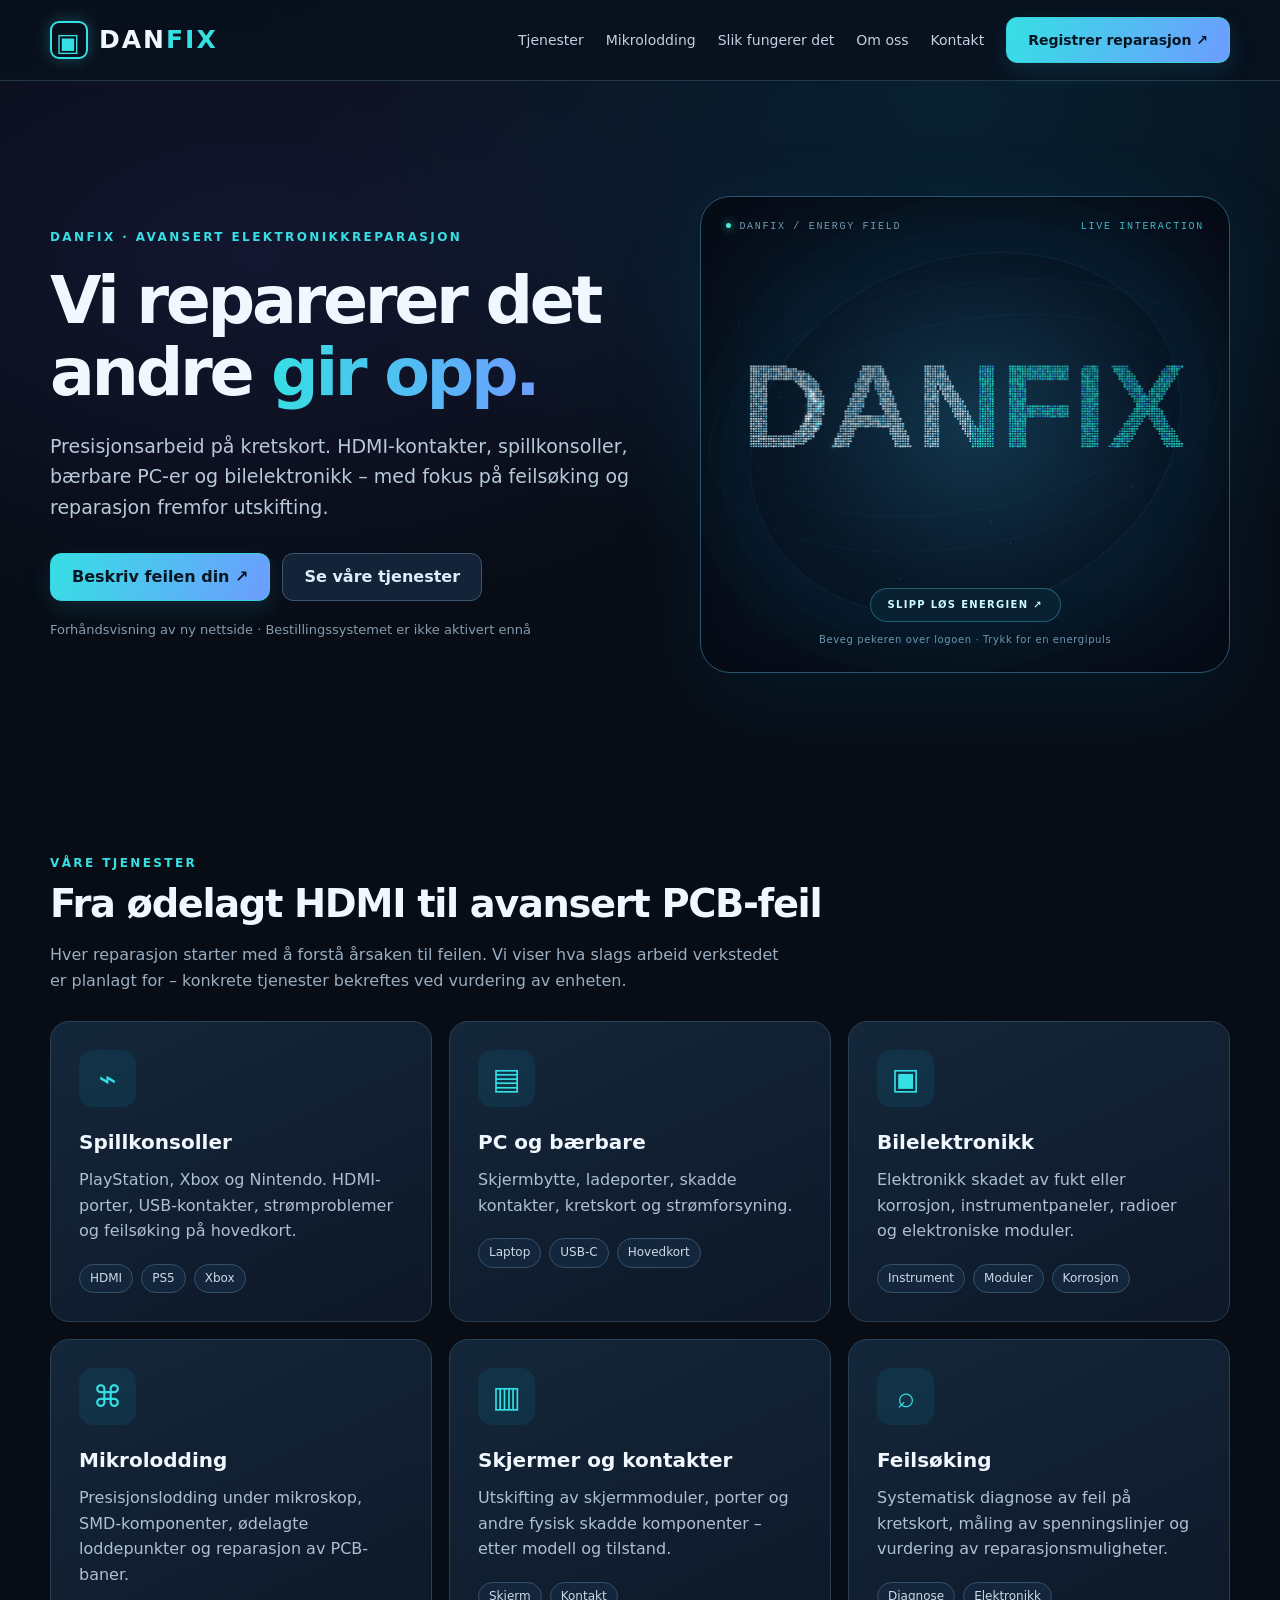
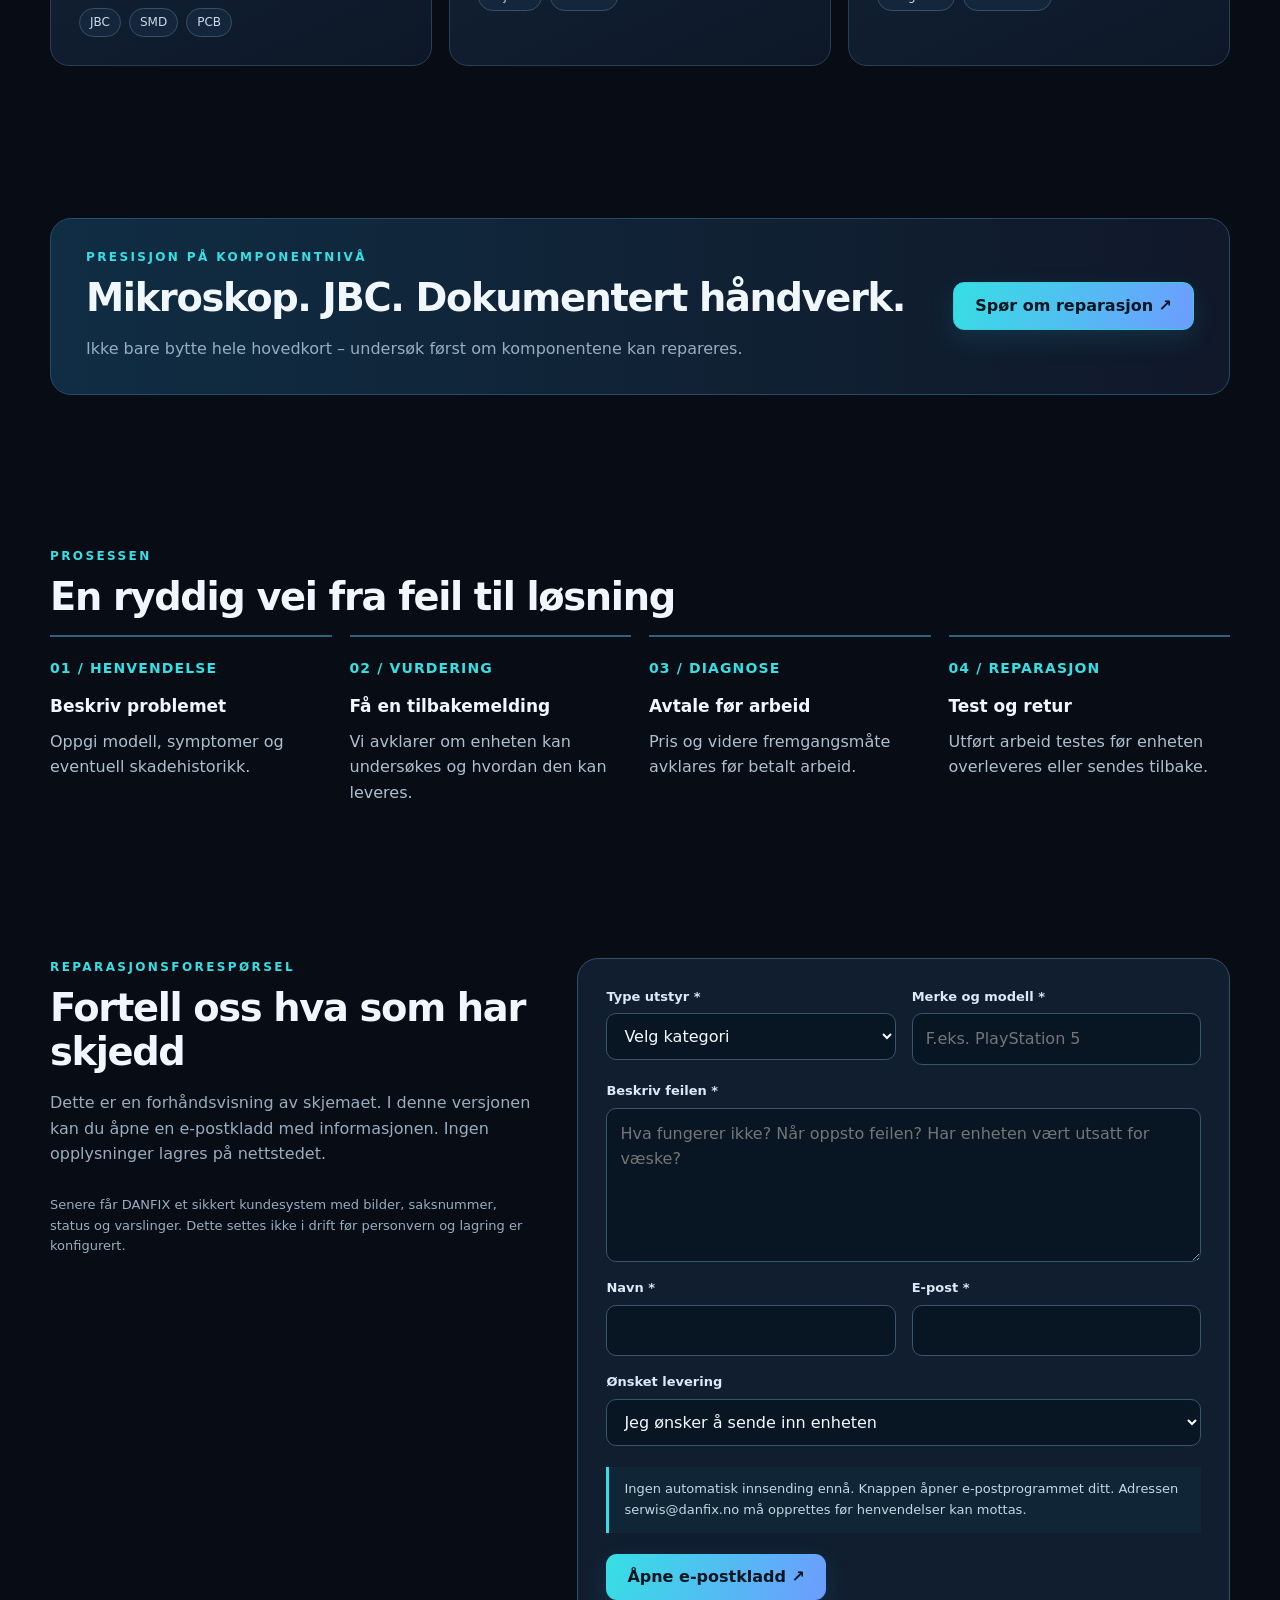
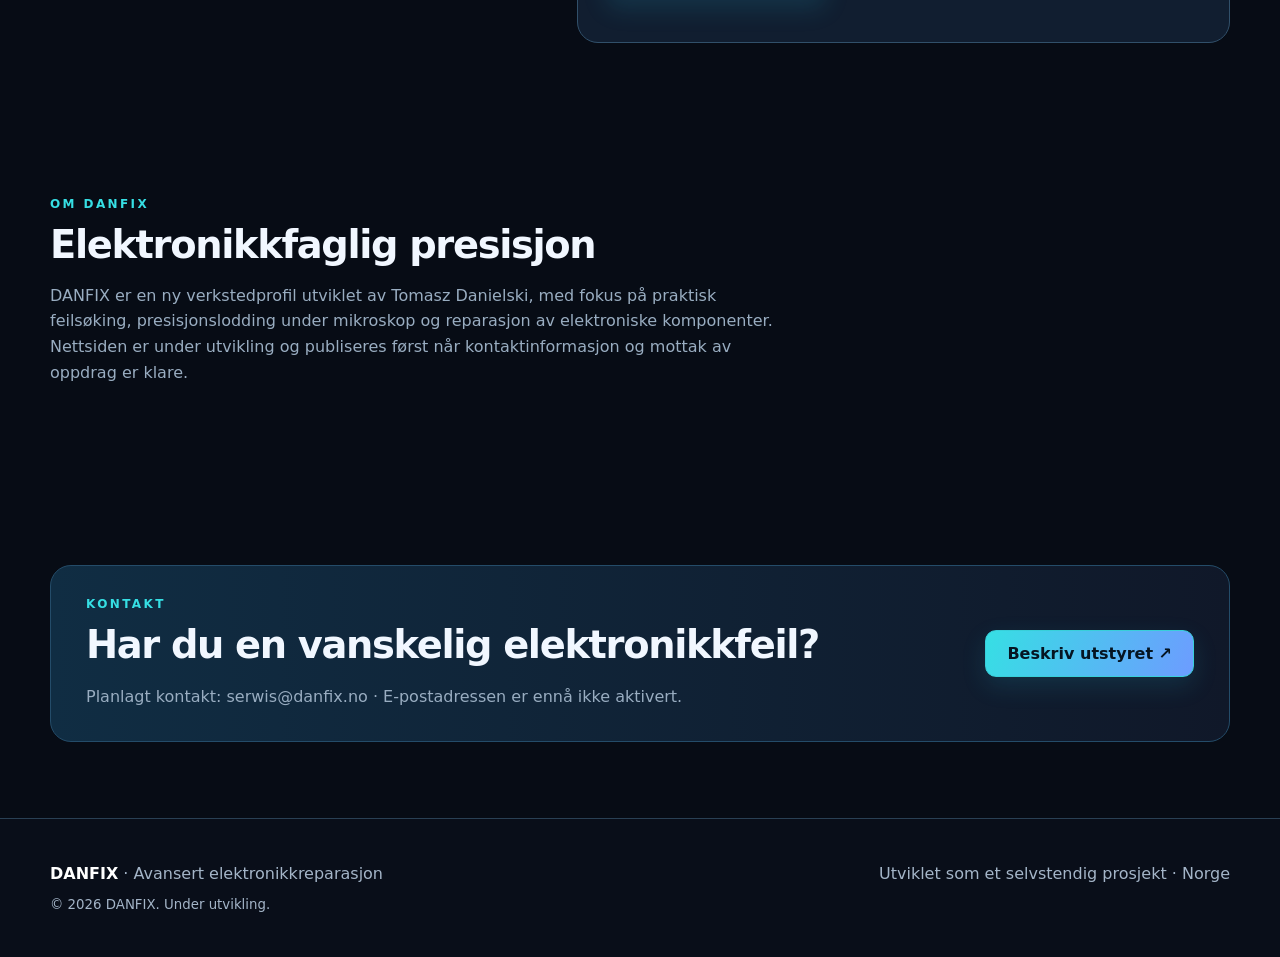
==== index.html @ f9ff5596 "Publish DANFIX energy particle experience" ====
<!doctype html>
<html lang="nb">
<head>
<meta charset="utf-8"><meta name="viewport" content="width=device-width, initial-scale=1">
<meta name="theme-color" content="#080f1c">
<meta name="description" content="DANFIX – avansert elektronikkreparasjon. Reparasjon av PlayStation, Xbox, bærbare PC-er, HDMI-kontakter, kretskort og bilelektronikk.">
<title>DANFIX | Avansert elektronikkreparasjon</title>
<link rel="icon" href="favicon.svg" type="image/svg+xml">
<style>
:root{--bg:#070c15;--panel:#101b2b;--panel2:#152337;--ink:#f1f7ff;--muted:#99adc1;--cyan:#36dfe4;--blue:#368dff;--red:#ff5664;--line:#294054;--radius:19px}
*{box-sizing:border-box}html{scroll-behavior:smooth}body{margin:0;background:var(--bg);color:var(--ink);font:16px/1.6 system-ui,-apple-system,"Segoe UI",sans-serif}a{color:inherit;text-decoration:none}button,input,select,textarea{font:inherit}button{cursor:pointer}.wrap{width:min(1180px,calc(100% - 40px));margin:auto}
body:before{content:"";position:absolute;inset:0 0 auto;height:850px;pointer-events:none;background:radial-gradient(ellipse at 74% 11%,#0a4a6955,transparent 48%),radial-gradient(ellipse at 20% 30%,#2c2b6355,transparent 45%)}
header{position:sticky;top:0;z-index:10;background:#08111ddf;backdrop-filter:blur(18px);border-bottom:1px solid #243849}.head{display:flex;align-items:center;justify-content:space-between;min-height:80px;gap:24px}.brand{display:flex;align-items:center;gap:11px;font-weight:900;letter-spacing:.08em;font-size:25px}.brand .chip{width:38px;height:38px;display:grid;place-items:center;border:2px solid var(--cyan);border-radius:9px;box-shadow:0 0 16px #34dae54d;color:var(--cyan)}.brand em{font-style:normal;color:var(--cyan)}nav{display:flex;align-items:center;gap:22px}nav a{font-size:14px;color:#c2d1e4}nav a:hover,nav a:focus-visible{color:var(--cyan)}.menu{display:none;background:none;border:1px solid var(--line);color:white;padding:8px 12px;border-radius:9px}
.btn{display:inline-flex;justify-content:center;align-items:center;gap:8px;min-height:46px;padding:10px 21px;border-radius:11px;border:1px solid #38cfd9;color:#051522;font-weight:750;background:linear-gradient(110deg,var(--cyan),#6d9cff);box-shadow:0 9px 24px #24aacc28}.btn:hover{filter:brightness(1.09)}.btn.alt{background:#142338;color:#dceeff;box-shadow:none;border-color:#385772}
.hero{position:relative;padding:115px 0 105px;overflow:hidden}.hero-grid{display:grid;grid-template-columns:1.05fr .95fr;gap:65px;align-items:center}.eyebrow{text-transform:uppercase;letter-spacing:.2em;font-size:12px;font-weight:800;color:var(--cyan)}h1{font-size:clamp(43px,5.2vw,78px);line-height:1.07;letter-spacing:-.05em;margin:18px 0 23px}h1 span{background:linear-gradient(90deg,var(--cyan),#6b9eff);-webkit-background-clip:text;background-clip:text;color:transparent}h2{font-size:clamp(28px,3vw,43px);line-height:1.15;letter-spacing:-.035em;margin:9px 0 16px}h3{margin:0 0 9px;font-size:20px}.lead{font-size:19px;color:#b7c9da;max-width:580px}.actions{display:flex;flex-wrap:wrap;gap:12px;margin-top:31px}.microtext{color:#859db0;font-size:13px;margin-top:19px}.hero-art{position:relative;aspect-ratio:1/.9;border-radius:30px;border:1px solid #235573;background:radial-gradient(circle at center,#1a506c 0,#0b2135 47%,#091321 75%);display:grid;place-items:center;box-shadow:0 30px 100px #00bcff1b,inset 0 0 50px #51bff20c;overflow:hidden}.hero-art:before{content:"";position:absolute;inset:9%;border:1px solid #35bfe04d;border-radius:50%;box-shadow:0 0 42px #22c4f52c}.hero-art:after{content:"";position:absolute;width:150%;height:1px;background:linear-gradient(90deg,transparent,#20c5da77,transparent);transform:rotate(-34deg)}.board{position:relative;z-index:1;width:185px;height:185px;border:12px solid #1d3448;border-radius:27px;background:linear-gradient(135deg,#092435,#163451);display:grid;place-items:center;transform:rotate(-10deg);box-shadow:0 0 0 3px #57d8ed,0 0 40px #05b4e8a3,20px 27px 35px #0009}.board:before,.board:after{content:"";position:absolute;background:repeating-linear-gradient(90deg,var(--cyan) 0 7px,transparent 7px 19px);height:14px;left:10px;right:10px}.board:before{top:-30px}.board:after{bottom:-30px}.board b{font-size:61px;color:#bcecf5;text-shadow:0 0 20px #2febf5}.flare{position:absolute;right:10%;top:16%;height:150px;width:150px;background:radial-gradient(circle,#ff505655,transparent 65%)}
section{position:relative;padding:76px 0}.section-lead{color:var(--muted);max-width:730px;margin:0 0 28px}.cards{display:grid;grid-template-columns:repeat(3,1fr);gap:17px}.card{border:1px solid var(--line);background:linear-gradient(155deg,#14273a,#0d1727);border-radius:var(--radius);padding:28px;min-height:230px;transition:transform .2s,border-color .2s}.card:hover{transform:translateY(-3px);border-color:var(--cyan)}.symbol{font-size:30px;display:inline-grid;place-items:center;width:57px;height:57px;border-radius:14px;background:#103f5588;color:var(--cyan);margin-bottom:19px}.card p,.step p{color:#aebfd1;margin:0}.tags{display:flex;gap:8px;flex-wrap:wrap;margin-top:20px}.tag{border:1px solid #34516a;background:#14263b;color:#cbd9e8;padding:4px 10px;border-radius:99px;font-size:12px}.strip{border:1px solid #244c69;border-radius:21px;background:linear-gradient(90deg,#102d43,#101829);padding:29px 35px;display:flex;align-items:center;justify-content:space-between;gap:22px}.strip p{margin:3px 0;color:var(--muted)}.steps{display:grid;grid-template-columns:repeat(4,1fr);gap:18px}.step{position:relative;border-top:2px solid #31627c;padding-top:18px}.step strong{font-size:14px;color:var(--cyan);letter-spacing:.08em}.step h3{font-size:17px;margin-top:12px}
.form-layout{display:grid;grid-template-columns:.85fr 1.15fr;gap:45px}.field{display:flex;flex-direction:column;gap:6px}.field label{font-size:13px;color:#dce9f6;font-weight:680}.field input,.field select,.field textarea{width:100%;color:#f3f9ff;background:#081523;border:1px solid #39546d;border-radius:10px;padding:12px 13px;outline:0}.field input:focus,.field select:focus,.field textarea:focus{border-color:var(--cyan);box-shadow:0 0 0 3px #24cce124}.formbox{border:1px solid #31506a;background:#111e30;padding:28px;border-radius:21px}.fields{display:grid;grid-template-columns:1fr 1fr;gap:16px}.full{grid-column:1/-1}.notice{border-left:3px solid var(--cyan);padding:12px 15px;background:#0d354052;color:#c3d8e6;font-size:13px;margin:21px 0}.help{font-size:13px;color:var(--muted)}.formbox .btn{border:0}.status{margin-top:13px;font-size:14px}
footer{border-top:1px solid var(--line);padding:42px 0;background:#090e19;color:#a4b5c8}footer .foot{display:flex;justify-content:space-between;gap:30px;flex-wrap:wrap}footer strong{color:#fff}footer small{display:block;margin-top:7px}
@media(max-width:900px){.hero-grid,.form-layout{grid-template-columns:1fr}.hero{padding-top:75px}.hero-art{max-height:380px}.cards{grid-template-columns:repeat(2,1fr)}nav{display:none;position:absolute;top:79px;left:0;right:0;flex-direction:column;align-items:stretch;padding:20px;background:#0c1827;border-bottom:1px solid #3b556b}nav.open{display:flex}.menu{display:block}.steps{grid-template-columns:repeat(2,1fr)}}@media(max-width:580px){.wrap{width:min(100% - 30px,1180px)}.hero{padding:57px 0}.hero-art{aspect-ratio:1.3}.board{width:130px;height:130px}.board b{font-size:39px}.cards,.steps,.fields{grid-template-columns:1fr}.strip{display:block}.strip .btn{margin-top:16px}.card{min-height:unset}.full{grid-column:auto}section{padding:57px 0}}

</style>
<link rel="stylesheet" href="particles.css?v=2">
</head>
<body>
<header><div class="wrap head"><a class="brand" href="#hjem" aria-label="DANFIX forside"><span class="chip">▣</span><span>DAN<em>FIX</em></span></a><button class="menu" aria-label="Åpne meny" aria-expanded="false" id="menu">☰ Meny</button><nav id="nav" aria-label="Hovedmeny"><a href="#tjenester">Tjenester</a><a href="#mikrolodding">Mikrolodding</a><a href="#slik-fungerer-det">Slik fungerer det</a><a href="#om-oss">Om oss</a><a href="#kontakt">Kontakt</a><a class="btn" href="#reparasjon">Registrer reparasjon ↗</a></nav></div></header>
<main>
<section class="hero" id="hjem"><div class="wrap hero-grid"><div><div class="eyebrow">DANFIX · Avansert elektronikkreparasjon</div><h1>Vi reparerer det andre <span>gir opp.</span></h1><p class="lead">Presisjonsarbeid på kretskort. HDMI-kontakter, spillkonsoller, bærbare PC-er og bilelektronikk – med fokus på feilsøking og reparasjon fremfor utskifting.</p><div class="actions"><a href="#reparasjon" class="btn">Beskriv feilen din ↗</a><a href="#tjenester" class="btn alt">Se våre tjenester</a></div><div class="microtext">Forhåndsvisning av ny nettside · Bestillingssystemet er ikke aktivert ennå</div></div><div class="hero-art" role="group" aria-label="Interaktiv DANFIX-logo"><div class="energy-label" aria-hidden="true"><span>DANFIX / ENERGY FIELD</span><span>LIVE INTERACTION</span></div><canvas id="danfixParticles" role="img" aria-label="DANFIX laget av lysende partikler">DANFIX</canvas><div class="particle-caption"><button class="energy-trigger" id="energyTrigger" type="button" aria-label="Spill av partikkel-effekten">Slipp løs energien ↗</button><small>Beveg pekeren over logoen · Trykk for en energipuls</small></div></div></div></section>
<section id="tjenester"><div class="wrap"><div class="eyebrow">Våre tjenester</div><h2>Fra ødelagt HDMI til avansert PCB-feil</h2><p class="section-lead">Hver reparasjon starter med å forstå årsaken til feilen. Vi viser hva slags arbeid verkstedet er planlagt for – konkrete tjenester bekreftes ved vurdering av enheten.</p><div class="cards">
<article class="card"><span class="symbol">⌁</span><h3>Spillkonsoller</h3><p>PlayStation, Xbox og Nintendo. HDMI-porter, USB-kontakter, strømproblemer og feilsøking på hovedkort.</p><div class="tags"><span class="tag">HDMI</span><span class="tag">PS5</span><span class="tag">Xbox</span></div></article>
<article class="card"><span class="symbol">▤</span><h3>PC og bærbare</h3><p>Skjermbytte, ladeporter, skadde kontakter, kretskort og strømforsyning.</p><div class="tags"><span class="tag">Laptop</span><span class="tag">USB-C</span><span class="tag">Hovedkort</span></div></article>
<article class="card"><span class="symbol">▣</span><h3>Bilelektronikk</h3><p>Elektronikk skadet av fukt eller korrosjon, instrumentpaneler, radioer og elektroniske moduler.</p><div class="tags"><span class="tag">Instrument</span><span class="tag">Moduler</span><span class="tag">Korrosjon</span></div></article>
<article class="card"><span class="symbol">⌘</span><h3>Mikrolodding</h3><p>Presisjonslodding under mikroskop, SMD-komponenter, ødelagte loddepunkter og reparasjon av PCB-baner.</p><div class="tags"><span class="tag">JBC</span><span class="tag">SMD</span><span class="tag">PCB</span></div></article>
<article class="card"><span class="symbol">▥</span><h3>Skjermer og kontakter</h3><p>Utskifting av skjermmoduler, porter og andre fysisk skadde komponenter – etter modell og tilstand.</p><div class="tags"><span class="tag">Skjerm</span><span class="tag">Kontakt</span></div></article>
<article class="card"><span class="symbol">⌕</span><h3>Feilsøking</h3><p>Systematisk diagnose av feil på kretskort, måling av spenningslinjer og vurdering av reparasjonsmuligheter.</p><div class="tags"><span class="tag">Diagnose</span><span class="tag">Elektronikk</span></div></article>
</div></div></section>
<section id="mikrolodding"><div class="wrap strip"><div><div class="eyebrow">Presisjon på komponentnivå</div><h2>Mikroskop. JBC. Dokumentert håndverk.</h2><p>Ikke bare bytte hele hovedkort – undersøk først om komponentene kan repareres.</p></div><a href="#reparasjon" class="btn">Spør om reparasjon ↗</a></div></section>
<section id="slik-fungerer-det"><div class="wrap"><div class="eyebrow">Prosessen</div><h2>En ryddig vei fra feil til løsning</h2><div class="steps"><div class="step"><strong>01 / HENVENDELSE</strong><h3>Beskriv problemet</h3><p>Oppgi modell, symptomer og eventuell skadehistorikk.</p></div><div class="step"><strong>02 / VURDERING</strong><h3>Få en tilbakemelding</h3><p>Vi avklarer om enheten kan undersøkes og hvordan den kan leveres.</p></div><div class="step"><strong>03 / DIAGNOSE</strong><h3>Avtale før arbeid</h3><p>Pris og videre fremgangsmåte avklares før betalt arbeid.</p></div><div class="step"><strong>04 / REPARASJON</strong><h3>Test og retur</h3><p>Utført arbeid testes før enheten overleveres eller sendes tilbake.</p></div></div></div></section>
<section id="reparasjon"><div class="wrap form-layout"><div><div class="eyebrow">Reparasjonsforespørsel</div><h2>Fortell oss hva som har skjedd</h2><p class="section-lead">Dette er en forhåndsvisning av skjemaet. I denne versjonen kan du åpne en e-postkladd med informasjonen. Ingen opplysninger lagres på nettstedet.</p><p class="help">Senere får DANFIX et sikkert kundesystem med bilder, saksnummer, status og varslinger. Dette settes ikke i drift før personvern og lagring er konfigurert.</p></div><div class="formbox"><form id="repairForm"><div class="fields">
<div class="field"><label for="type">Type utstyr *</label><select id="type" required><option value="">Velg kategori</option><option>Spillkonsoll</option><option>PC / bærbar</option><option>Bilelektronikk</option><option>Skjerm / kontakt</option><option>Annen elektronikk</option></select></div>
<div class="field"><label for="model">Merke og modell *</label><input id="model" maxlength="120" required placeholder="F.eks. PlayStation 5"></div>
<div class="field full"><label for="issue">Beskriv feilen *</label><textarea id="issue" rows="5" minlength="10" maxlength="2500" required placeholder="Hva fungerer ikke? Når oppsto feilen? Har enheten vært utsatt for væske?"></textarea></div>
<div class="field"><label for="name">Navn *</label><input id="name" required autocomplete="name" maxlength="100"></div>
<div class="field"><label for="email">E-post *</label><input id="email" type="email" required autocomplete="email" maxlength="150"></div>
<div class="field full"><label for="delivery">Ønsket levering</label><select id="delivery"><option>Jeg ønsker å sende inn enheten</option><option>Jeg ønsker å levere personlig</option><option>Jeg ønsker veiledning først</option></select></div>
</div><div class="notice">Ingen automatisk innsending ennå. Knappen åpner e-postprogrammet ditt. Adressen serwis@danfix.no må opprettes før henvendelser kan mottas.</div><button class="btn" type="submit">Åpne e-postkladd ↗</button><p class="status" id="status" role="status" aria-live="polite"></p></form></div></div></section>
<section id="om-oss"><div class="wrap"><div class="eyebrow">Om DANFIX</div><h2>Elektronikkfaglig presisjon</h2><p class="section-lead">DANFIX er en ny verkstedprofil utviklet av Tomasz Danielski, med fokus på praktisk feilsøking, presisjonslodding under mikroskop og reparasjon av elektroniske komponenter. Nettsiden er under utvikling og publiseres først når kontaktinformasjon og mottak av oppdrag er klare.</p></div></section>
<section id="kontakt"><div class="wrap strip"><div><div class="eyebrow">Kontakt</div><h2>Har du en vanskelig elektronikkfeil?</h2><p>Planlagt kontakt: serwis@danfix.no · E-postadressen er ennå ikke aktivert.</p></div><a href="#reparasjon" class="btn">Beskriv utstyret ↗</a></div></section>
</main><footer><div class="wrap foot"><div><strong>DANFIX</strong> · Avansert elektronikkreparasjon<small>© <span id="year"></span> DANFIX. Under utvikling.</small></div><div>Utviklet som et selvstendig prosjekt · Norge</div></div></footer>
<script>
document.getElementById("year").textContent=new Date().getFullYear();
const menu=document.getElementById("menu"),nav=document.getElementById("nav");menu.addEventListener("click",()=>{const open=nav.classList.toggle("open");menu.setAttribute("aria-expanded",open)});nav.querySelectorAll("a").forEach(a=>a.addEventListener("click",()=>{nav.classList.remove("open");menu.setAttribute("aria-expanded","false")}));
document.getElementById("repairForm").addEventListener("submit",function(e){e.preventDefault();if(!this.reportValidity())return;const v=id=>document.getElementById(id).value.trim();const subject="DANFIX forespørsel – "+v("type")+" – "+v("model");const body=["Reparasjonsforespørsel DANFIX","","Navn: "+v("name"),"E-post: "+v("email"),"Kategori: "+v("type"),"Modell: "+v("model"),"Levering: "+v("delivery"),"","Beskrivelse:",""+v("issue"),"","Merk: DANFIX e-postadresse er ikke aktivert ennå."].join("\n");document.getElementById("status").textContent="E-postprogrammet åpnes. Ikke send før DANFIX har bekreftet at adressen er aktiv.";window.location.href="mailto:serwis@danfix.no?subject="+encodeURIComponent(subject)+"&body="+encodeURIComponent(body)});
</script>
<script src="particles.js?v=2" defer></script>
</body></html>
---- particles.css ----
/* DANFIX energy field */
.hero-art{min-width:0;width:100%;isolation:isolate;cursor:crosshair;touch-action:pan-y;background:radial-gradient(ellipse at 52% 48%,#12364d 0%,#081828 48%,#060e1b 85%);border-color:#28566e;box-shadow:0 28px 100px #00bcff14,inset 0 0 80px #0005}
.hero-art:before{inset:13% 8%;border:1px solid #2b91ad22;box-shadow:0 0 0 30px #0b709308,0 0 0 60px #0b709306;transform:rotate(-22deg)}
.hero-art:after{width:100%;height:100%;inset:0;transform:none;background:linear-gradient(#6bdfff04 1px,transparent 1px),linear-gradient(90deg,#6bdfff04 1px,transparent 1px);background-size:32px 32px;mask-image:radial-gradient(ellipse,#000,transparent 75%);pointer-events:none}
.hero-art .board,.hero-art .flare{display:none}
.hero-art canvas{position:absolute;inset:0;width:100%;height:100%;z-index:2;pointer-events:none}
.energy-label{position:absolute;z-index:3;top:23px;left:25px;right:25px;display:flex;justify-content:space-between;gap:8px;font:10px/1.4 ui-monospace,monospace;letter-spacing:.17em;color:#7299ae;pointer-events:none}
.energy-label span:first-child:before{content:"";display:inline-block;width:5px;height:5px;border-radius:50%;background:#50e6d5;margin:0 8px 1px 0;box-shadow:0 0 9px #50e6d5}
.energy-label span:last-child{color:#3eb9c4}
.particle-caption{position:absolute;z-index:3;bottom:24px;left:18px;right:18px;display:flex;flex-direction:column;align-items:center;gap:10px;pointer-events:none}
.energy-trigger{pointer-events:auto;border:1px solid #4ed9ec55;border-radius:99px;background:#0b2333d9;color:#cbfaff;padding:9px 17px;font:600 10px/1.4 system-ui,sans-serif;letter-spacing:.13em;text-transform:uppercase;box-shadow:inset 0 0 18px #2acbe508;transition:background .2s,border-color .2s}
.energy-trigger:hover{background:#133f50;border-color:#63efff}
.energy-trigger:focus-visible{outline:2px solid #9bf7ff;outline-offset:5px}
.particle-caption small{color:#6b98ad;font-size:10px;letter-spacing:.06em}
@media(max-width:580px){.hero-art{min-height:290px;aspect-ratio:auto;height:300px}.energy-label{top:17px;left:18px;right:18px;font-size:9px}.particle-caption{bottom:17px}.energy-trigger{padding:8px 15px}}
@media(prefers-reduced-motion:reduce){.energy-trigger{display:none}.particle-caption small{display:none}}
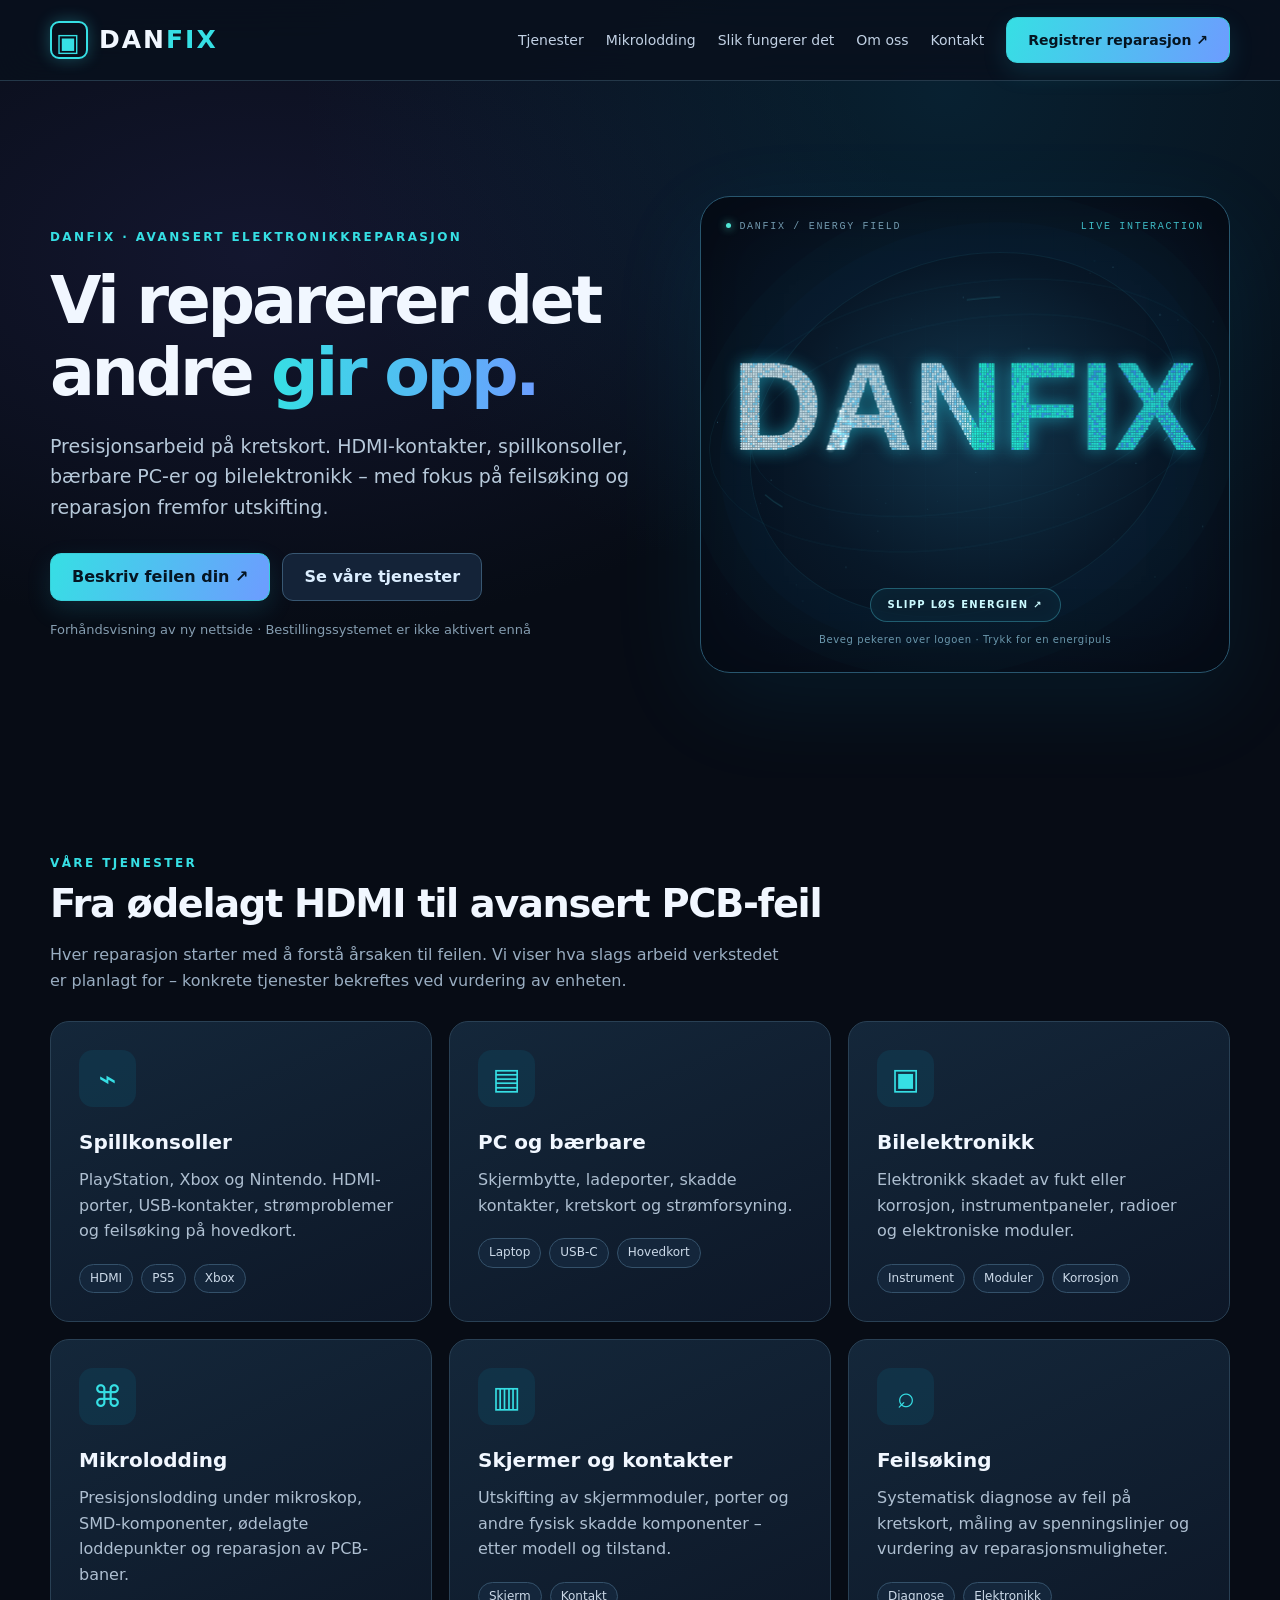
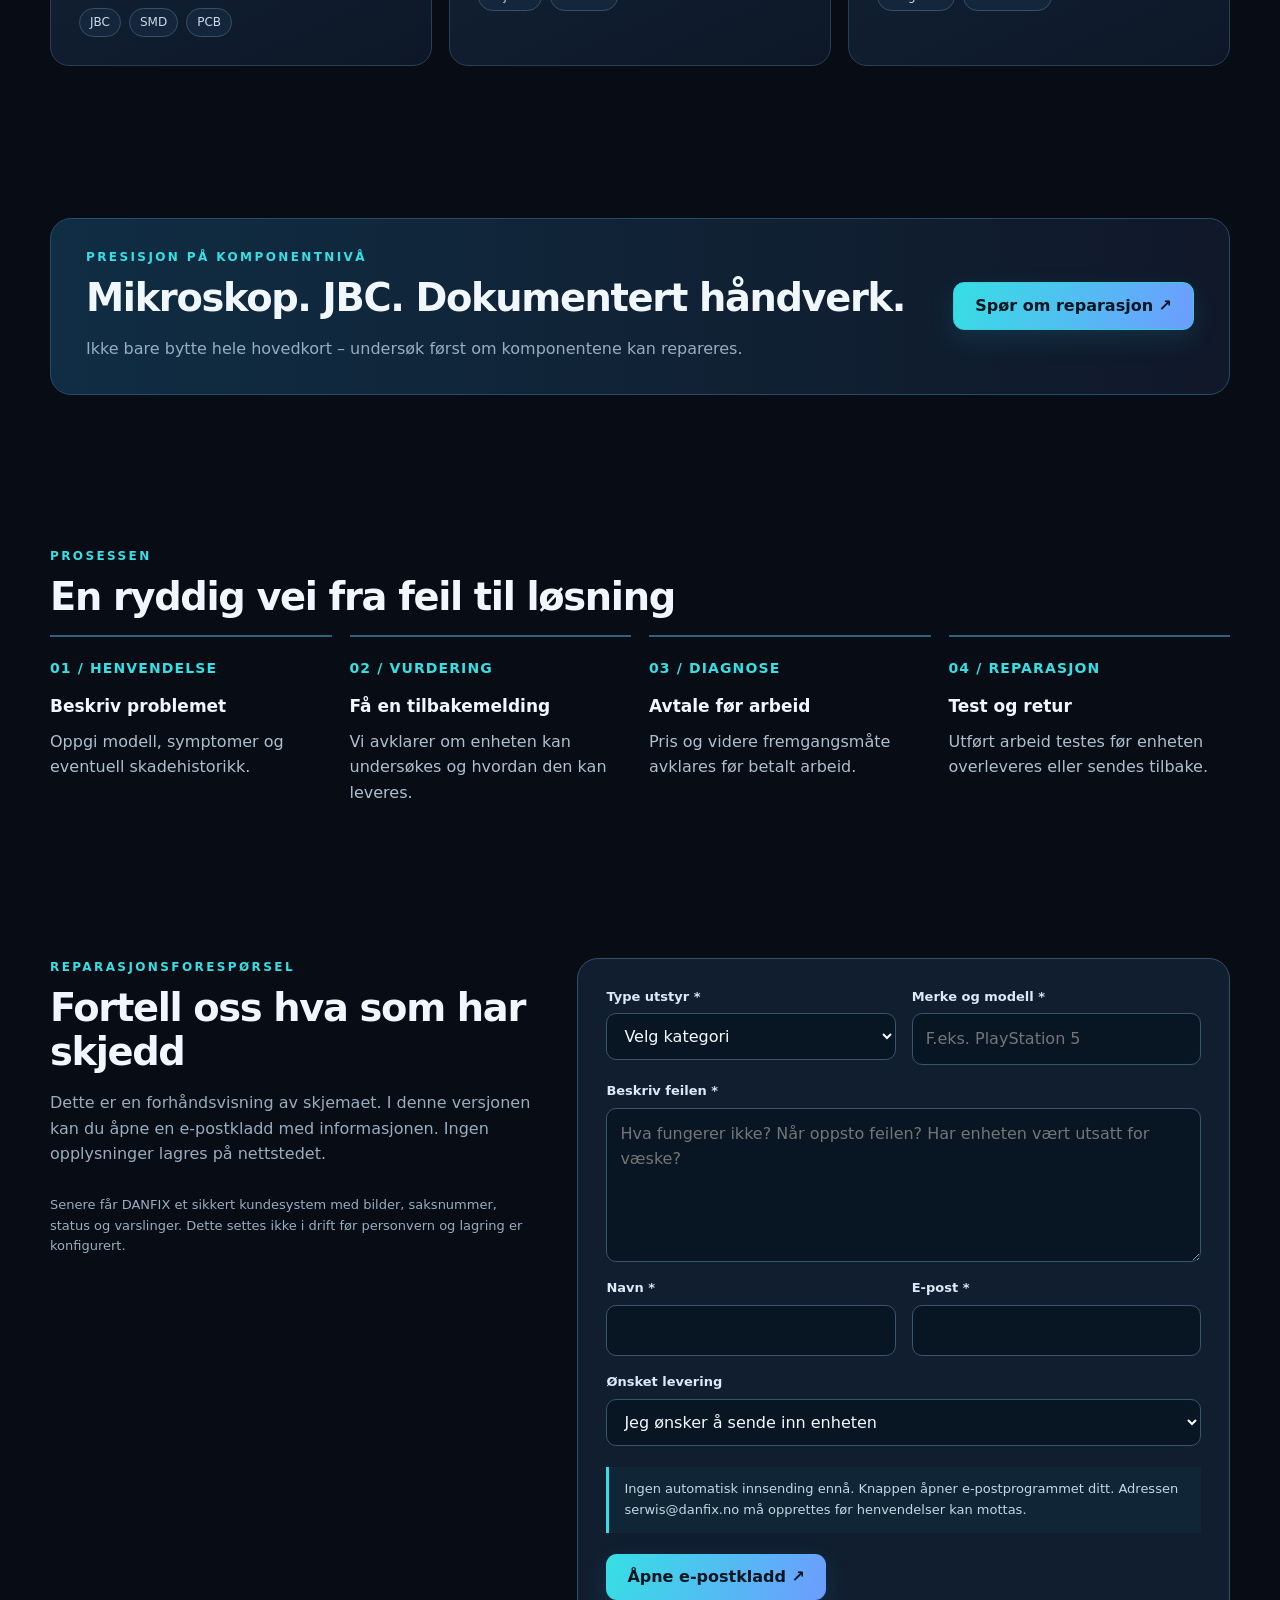
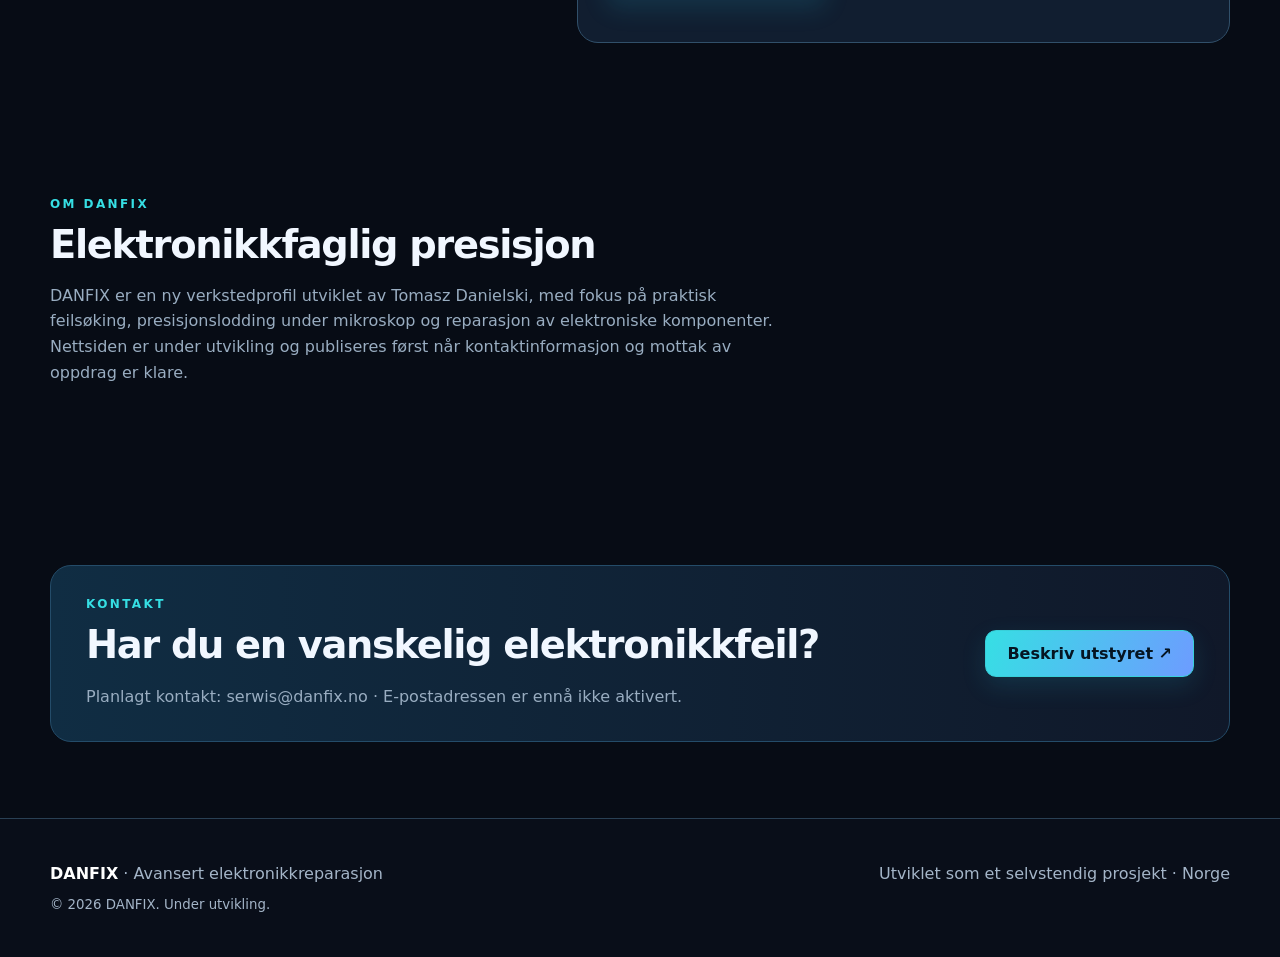
==== commit 2399caae: "Publish second DANFIX particle effect iteration" ====
--- a/index.html
+++ b/index.html
@@ -19,7 +19,7 @@
 @media(max-width:900px){.hero-grid,.form-layout{grid-template-columns:1fr}.hero{padding-top:75px}.hero-art{max-height:380px}.cards{grid-template-columns:repeat(2,1fr)}nav{display:none;position:absolute;top:79px;left:0;right:0;flex-direction:column;align-items:stretch;padding:20px;background:#0c1827;border-bottom:1px solid #3b556b}nav.open{display:flex}.menu{display:block}.steps{grid-template-columns:repeat(2,1fr)}}@media(max-width:580px){.wrap{width:min(100% - 30px,1180px)}.hero{padding:57px 0}.hero-art{aspect-ratio:1.3}.board{width:130px;height:130px}.board b{font-size:39px}.cards,.steps,.fields{grid-template-columns:1fr}.strip{display:block}.strip .btn{margin-top:16px}.card{min-height:unset}.full{grid-column:auto}section{padding:57px 0}}
 
 </style>
-<link rel="stylesheet" href="particles.css?v=2">
+<link rel="stylesheet" href="particles.css?v=3">
 </head>
 <body>
 <header><div class="wrap head"><a class="brand" href="#hjem" aria-label="DANFIX forside"><span class="chip">▣</span><span>DAN<em>FIX</em></span></a><button class="menu" aria-label="Åpne meny" aria-expanded="false" id="menu">☰ Meny</button><nav id="nav" aria-label="Hovedmeny"><a href="#tjenester">Tjenester</a><a href="#mikrolodding">Mikrolodding</a><a href="#slik-fungerer-det">Slik fungerer det</a><a href="#om-oss">Om oss</a><a href="#kontakt">Kontakt</a><a class="btn" href="#reparasjon">Registrer reparasjon ↗</a></nav></div></header>
@@ -51,5 +51,5 @@
 const menu=document.getElementById("menu"),nav=document.getElementById("nav");menu.addEventListener("click",()=>{const open=nav.classList.toggle("open");menu.setAttribute("aria-expanded",open)});nav.querySelectorAll("a").forEach(a=>a.addEventListener("click",()=>{nav.classList.remove("open");menu.setAttribute("aria-expanded","false")}));
 document.getElementById("repairForm").addEventListener("submit",function(e){e.preventDefault();if(!this.reportValidity())return;const v=id=>document.getElementById(id).value.trim();const subject="DANFIX forespørsel – "+v("type")+" – "+v("model");const body=["Reparasjonsforespørsel DANFIX","","Navn: "+v("name"),"E-post: "+v("email"),"Kategori: "+v("type"),"Modell: "+v("model"),"Levering: "+v("delivery"),"","Beskrivelse:",""+v("issue"),"","Merk: DANFIX e-postadresse er ikke aktivert ennå."].join("\n");document.getElementById("status").textContent="E-postprogrammet åpnes. Ikke send før DANFIX har bekreftet at adressen er aktiv.";window.location.href="mailto:serwis@danfix.no?subject="+encodeURIComponent(subject)+"&body="+encodeURIComponent(body)});
 </script>
-<script src="particles.js?v=2" defer></script>
+<script src="particles.js?v=3" defer></script>
 </body></html>
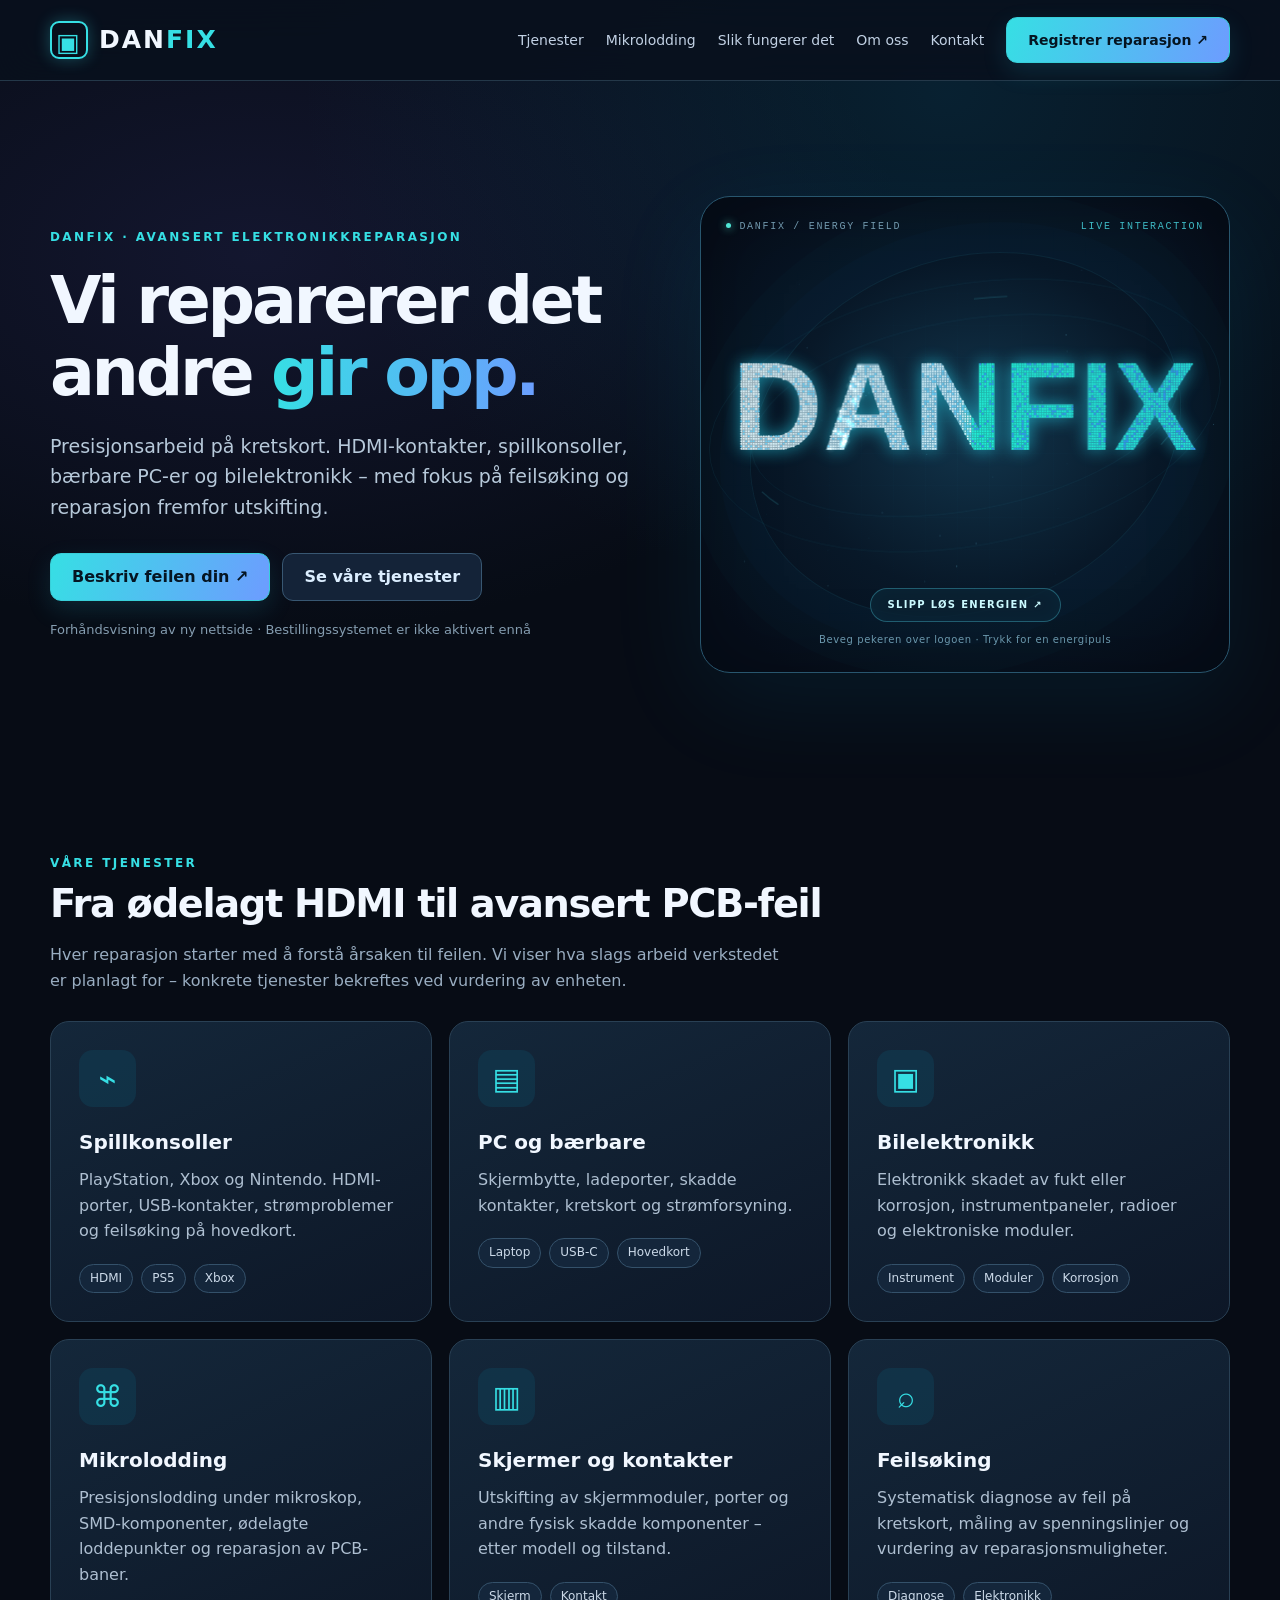
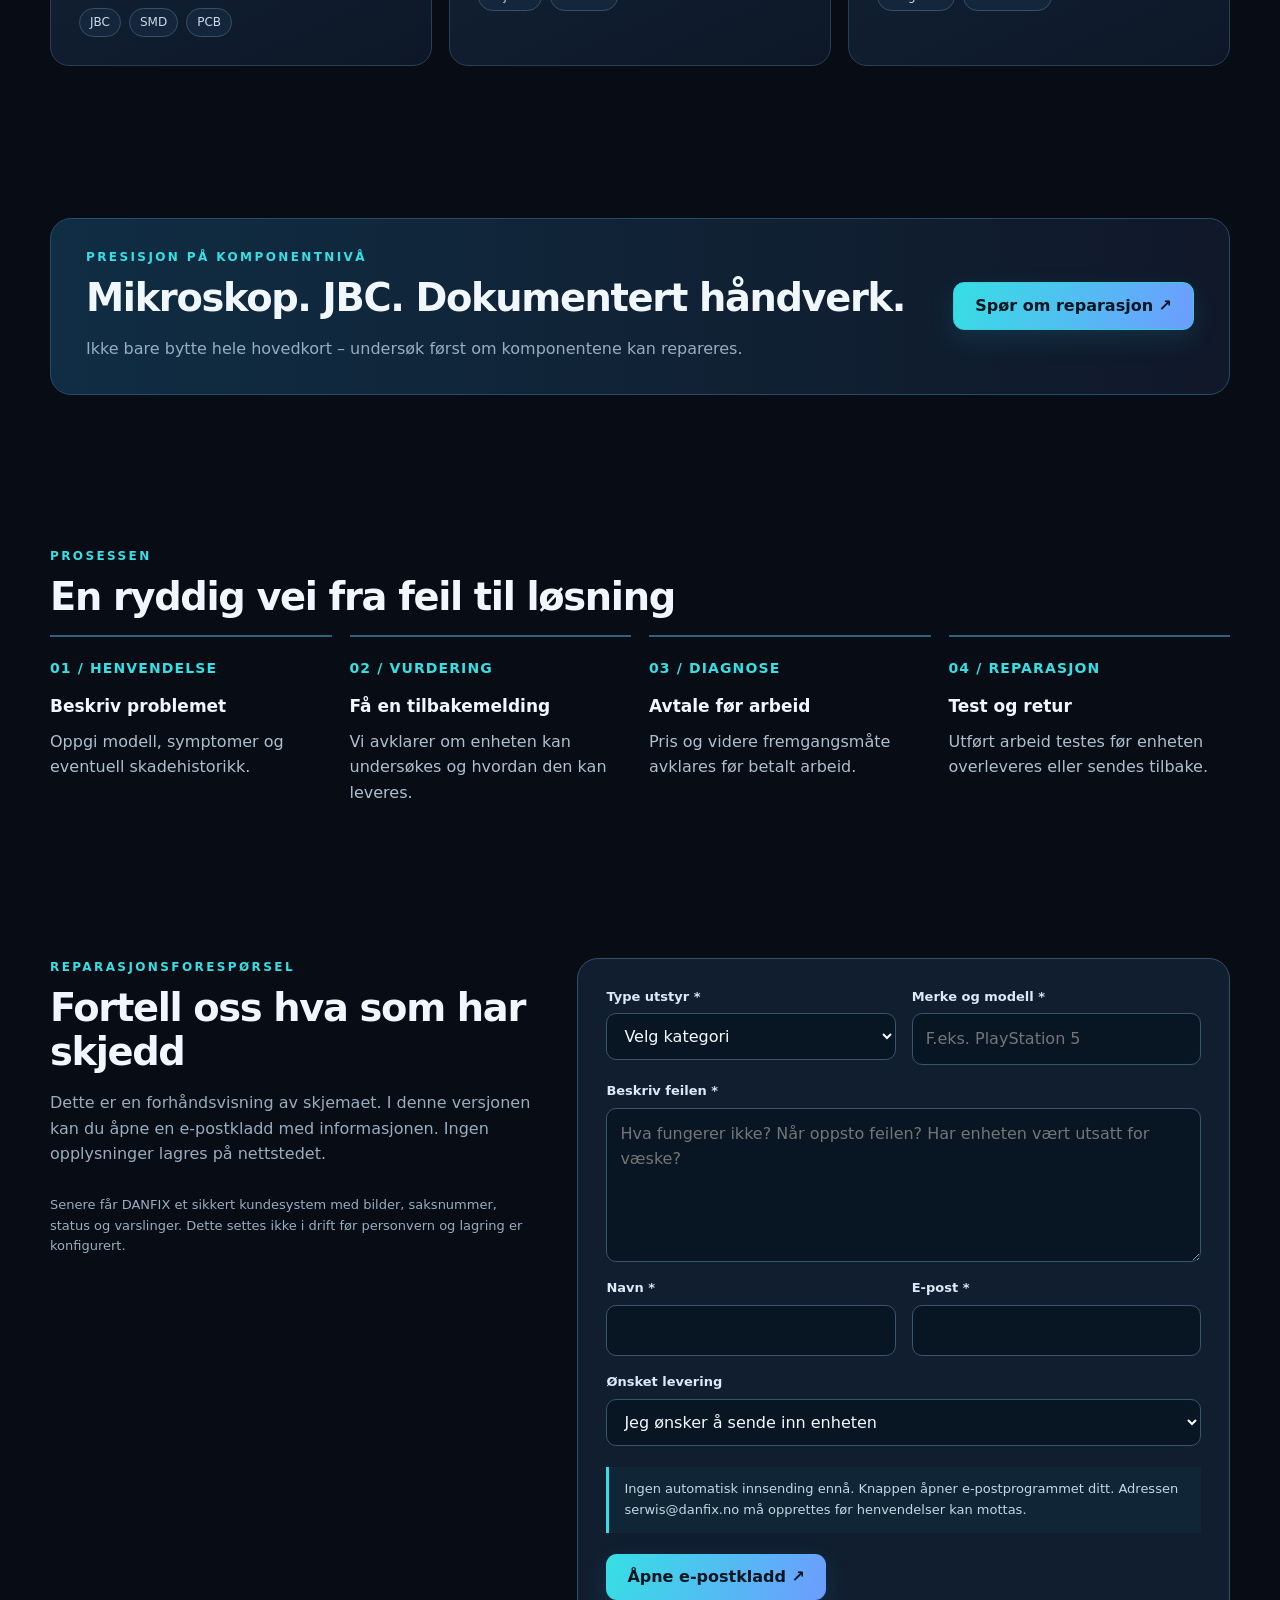
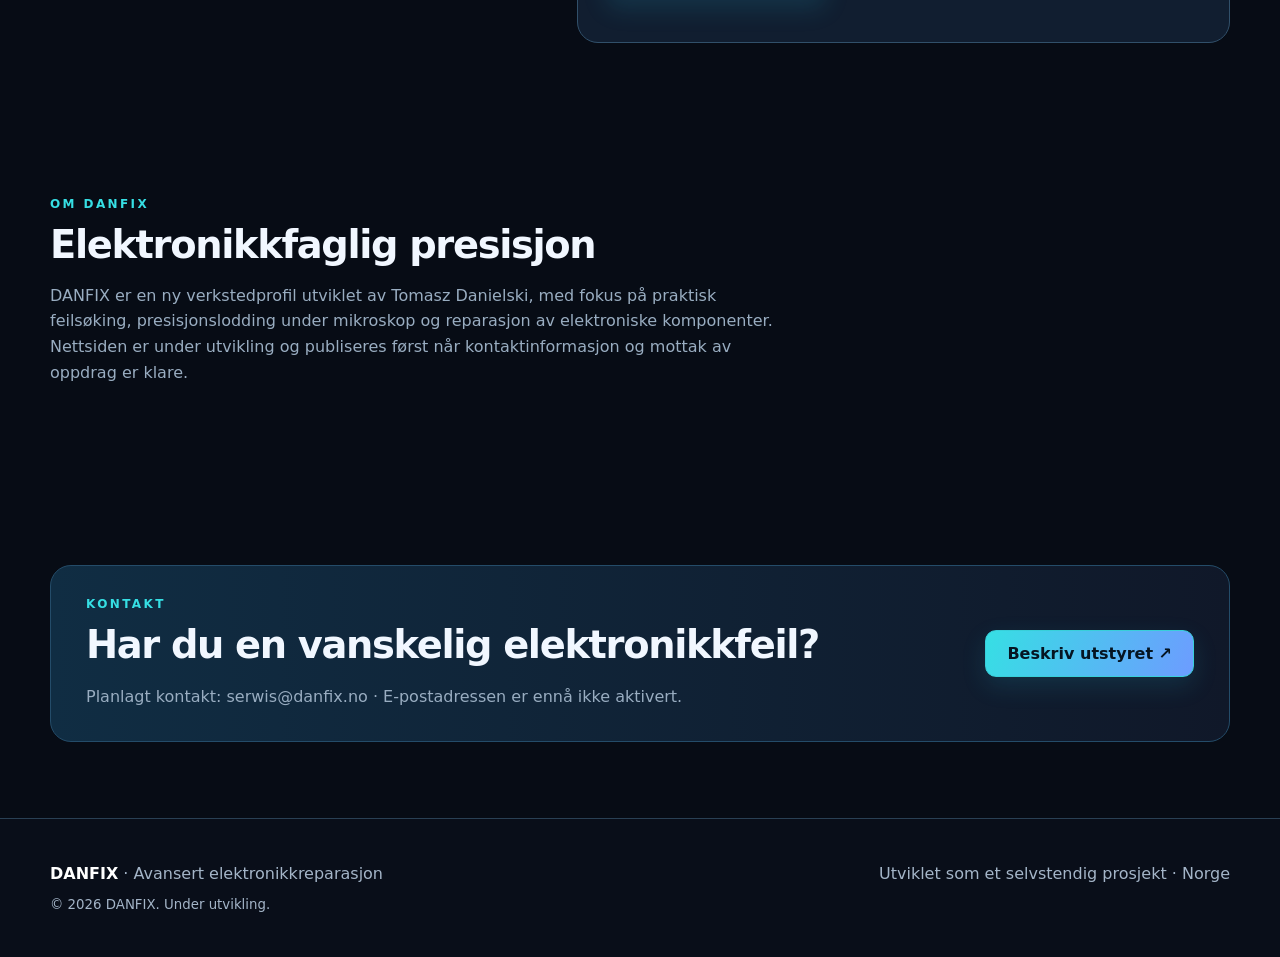
==== commit 09411fe9: "Publish third cinematic DANFIX logo iteration" ====
--- a/index.html
+++ b/index.html
@@ -19,7 +19,7 @@
 @media(max-width:900px){.hero-grid,.form-layout{grid-template-columns:1fr}.hero{padding-top:75px}.hero-art{max-height:380px}.cards{grid-template-columns:repeat(2,1fr)}nav{display:none;position:absolute;top:79px;left:0;right:0;flex-direction:column;align-items:stretch;padding:20px;background:#0c1827;border-bottom:1px solid #3b556b}nav.open{display:flex}.menu{display:block}.steps{grid-template-columns:repeat(2,1fr)}}@media(max-width:580px){.wrap{width:min(100% - 30px,1180px)}.hero{padding:57px 0}.hero-art{aspect-ratio:1.3}.board{width:130px;height:130px}.board b{font-size:39px}.cards,.steps,.fields{grid-template-columns:1fr}.strip{display:block}.strip .btn{margin-top:16px}.card{min-height:unset}.full{grid-column:auto}section{padding:57px 0}}
 
 </style>
-<link rel="stylesheet" href="particles.css?v=3">
+<link rel="stylesheet" href="particles.css?v=4">
 </head>
 <body>
 <header><div class="wrap head"><a class="brand" href="#hjem" aria-label="DANFIX forside"><span class="chip">▣</span><span>DAN<em>FIX</em></span></a><button class="menu" aria-label="Åpne meny" aria-expanded="false" id="menu">☰ Meny</button><nav id="nav" aria-label="Hovedmeny"><a href="#tjenester">Tjenester</a><a href="#mikrolodding">Mikrolodding</a><a href="#slik-fungerer-det">Slik fungerer det</a><a href="#om-oss">Om oss</a><a href="#kontakt">Kontakt</a><a class="btn" href="#reparasjon">Registrer reparasjon ↗</a></nav></div></header>
@@ -51,5 +51,5 @@
 const menu=document.getElementById("menu"),nav=document.getElementById("nav");menu.addEventListener("click",()=>{const open=nav.classList.toggle("open");menu.setAttribute("aria-expanded",open)});nav.querySelectorAll("a").forEach(a=>a.addEventListener("click",()=>{nav.classList.remove("open");menu.setAttribute("aria-expanded","false")}));
 document.getElementById("repairForm").addEventListener("submit",function(e){e.preventDefault();if(!this.reportValidity())return;const v=id=>document.getElementById(id).value.trim();const subject="DANFIX forespørsel – "+v("type")+" – "+v("model");const body=["Reparasjonsforespørsel DANFIX","","Navn: "+v("name"),"E-post: "+v("email"),"Kategori: "+v("type"),"Modell: "+v("model"),"Levering: "+v("delivery"),"","Beskrivelse:",""+v("issue"),"","Merk: DANFIX e-postadresse er ikke aktivert ennå."].join("\n");document.getElementById("status").textContent="E-postprogrammet åpnes. Ikke send før DANFIX har bekreftet at adressen er aktiv.";window.location.href="mailto:serwis@danfix.no?subject="+encodeURIComponent(subject)+"&body="+encodeURIComponent(body)});
 </script>
-<script src="particles.js?v=3" defer></script>
+<script src="particles.js?v=4" defer></script>
 </body></html>
--- a/particles.css
+++ b/particles.css
@@ -14,3 +14,7 @@
 .particle-caption small{color:#6b98ad;font-size:10px;letter-spacing:.06em}
 @media(max-width:580px){.hero-art{min-height:290px;aspect-ratio:auto;height:300px}.energy-label{top:17px;left:18px;right:18px;font-size:9px}.particle-caption{bottom:17px}.energy-trigger{padding:8px 15px}}
 @media(prefers-reduced-motion:reduce){.energy-trigger{display:none}.particle-caption small{display:none}}
+.hero-art{transition:border-color .5s,box-shadow .5s}
+.hero-art.is-energized{border-color:#3adfd48c;box-shadow:0 25px 100px #00d9e323,0 0 28px #12d6df16,inset 0 0 80px #0ac9d40c}
+.hero-art.is-charging{border-color:#b0fff4;box-shadow:0 0 40px #38e7eb30,inset 0 0 65px #28bfd212}
+@media(prefers-reduced-motion:reduce){.hero-art{transition:none}}
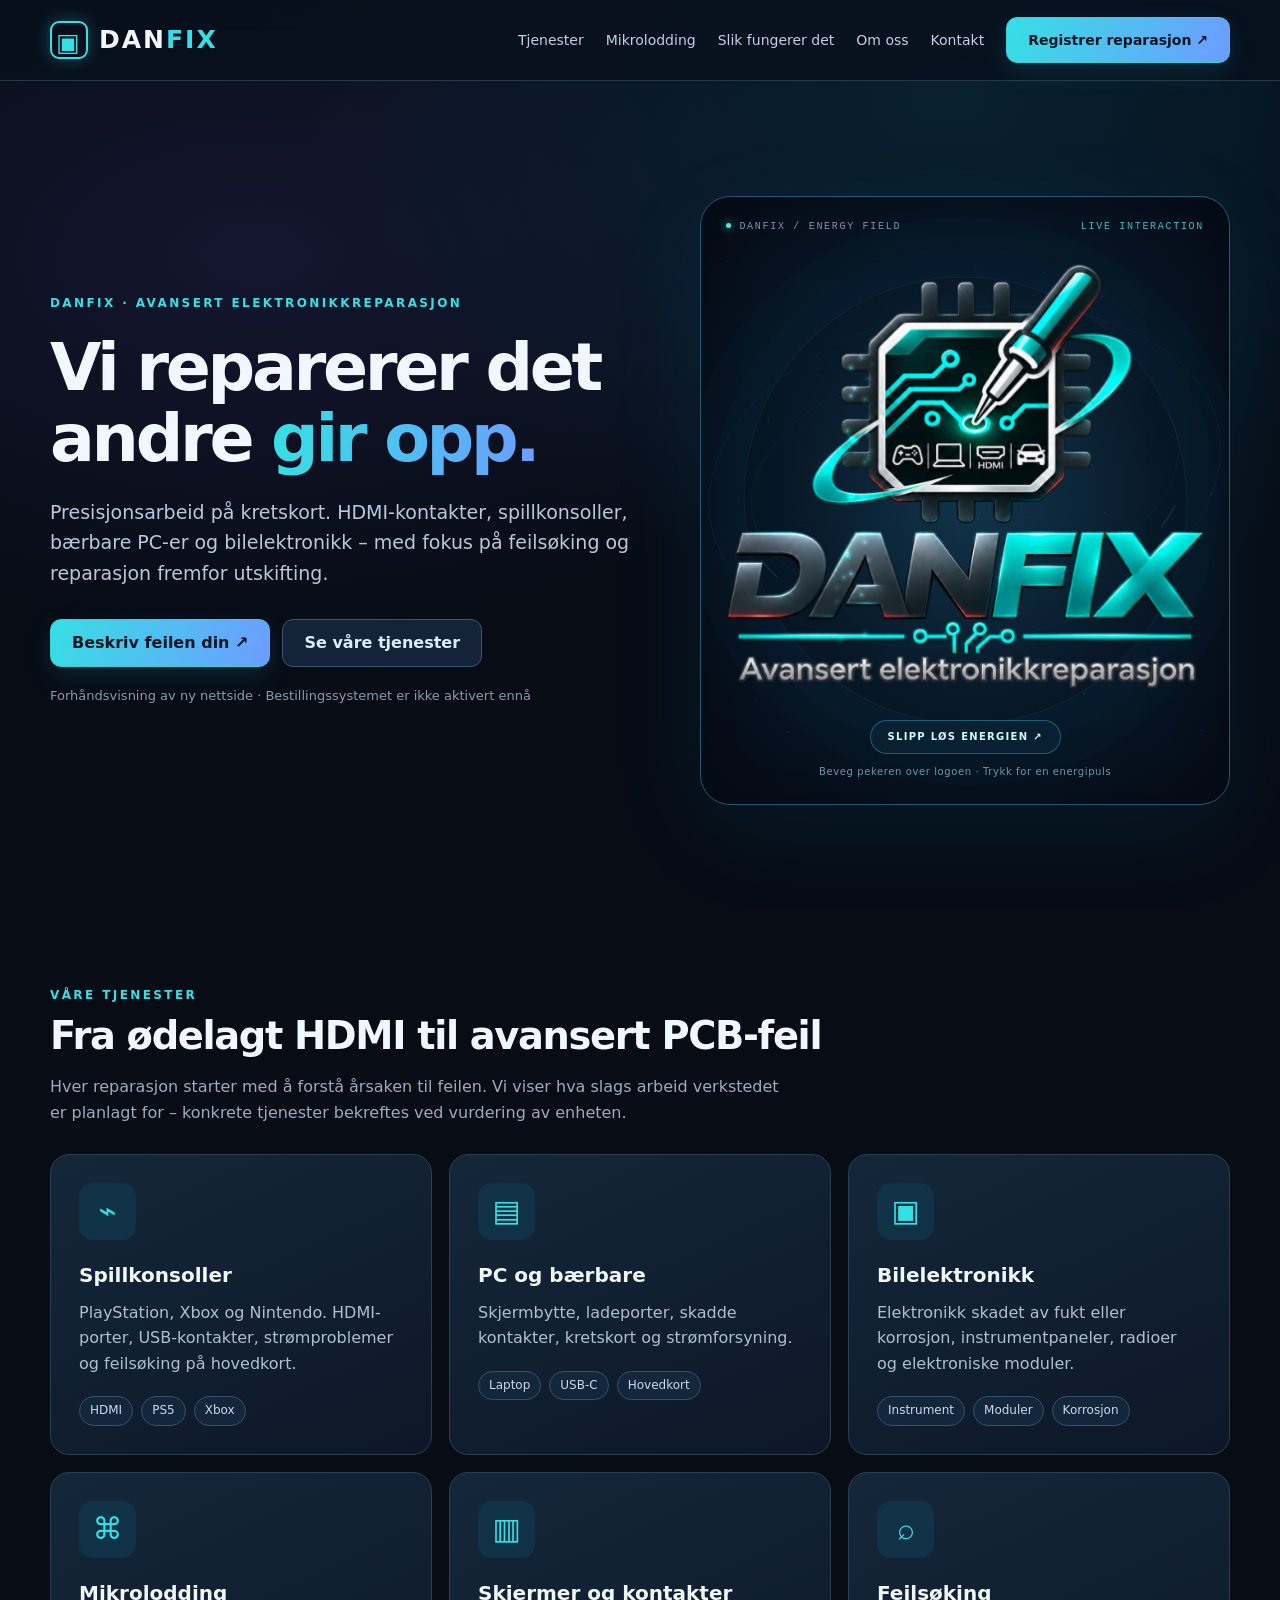
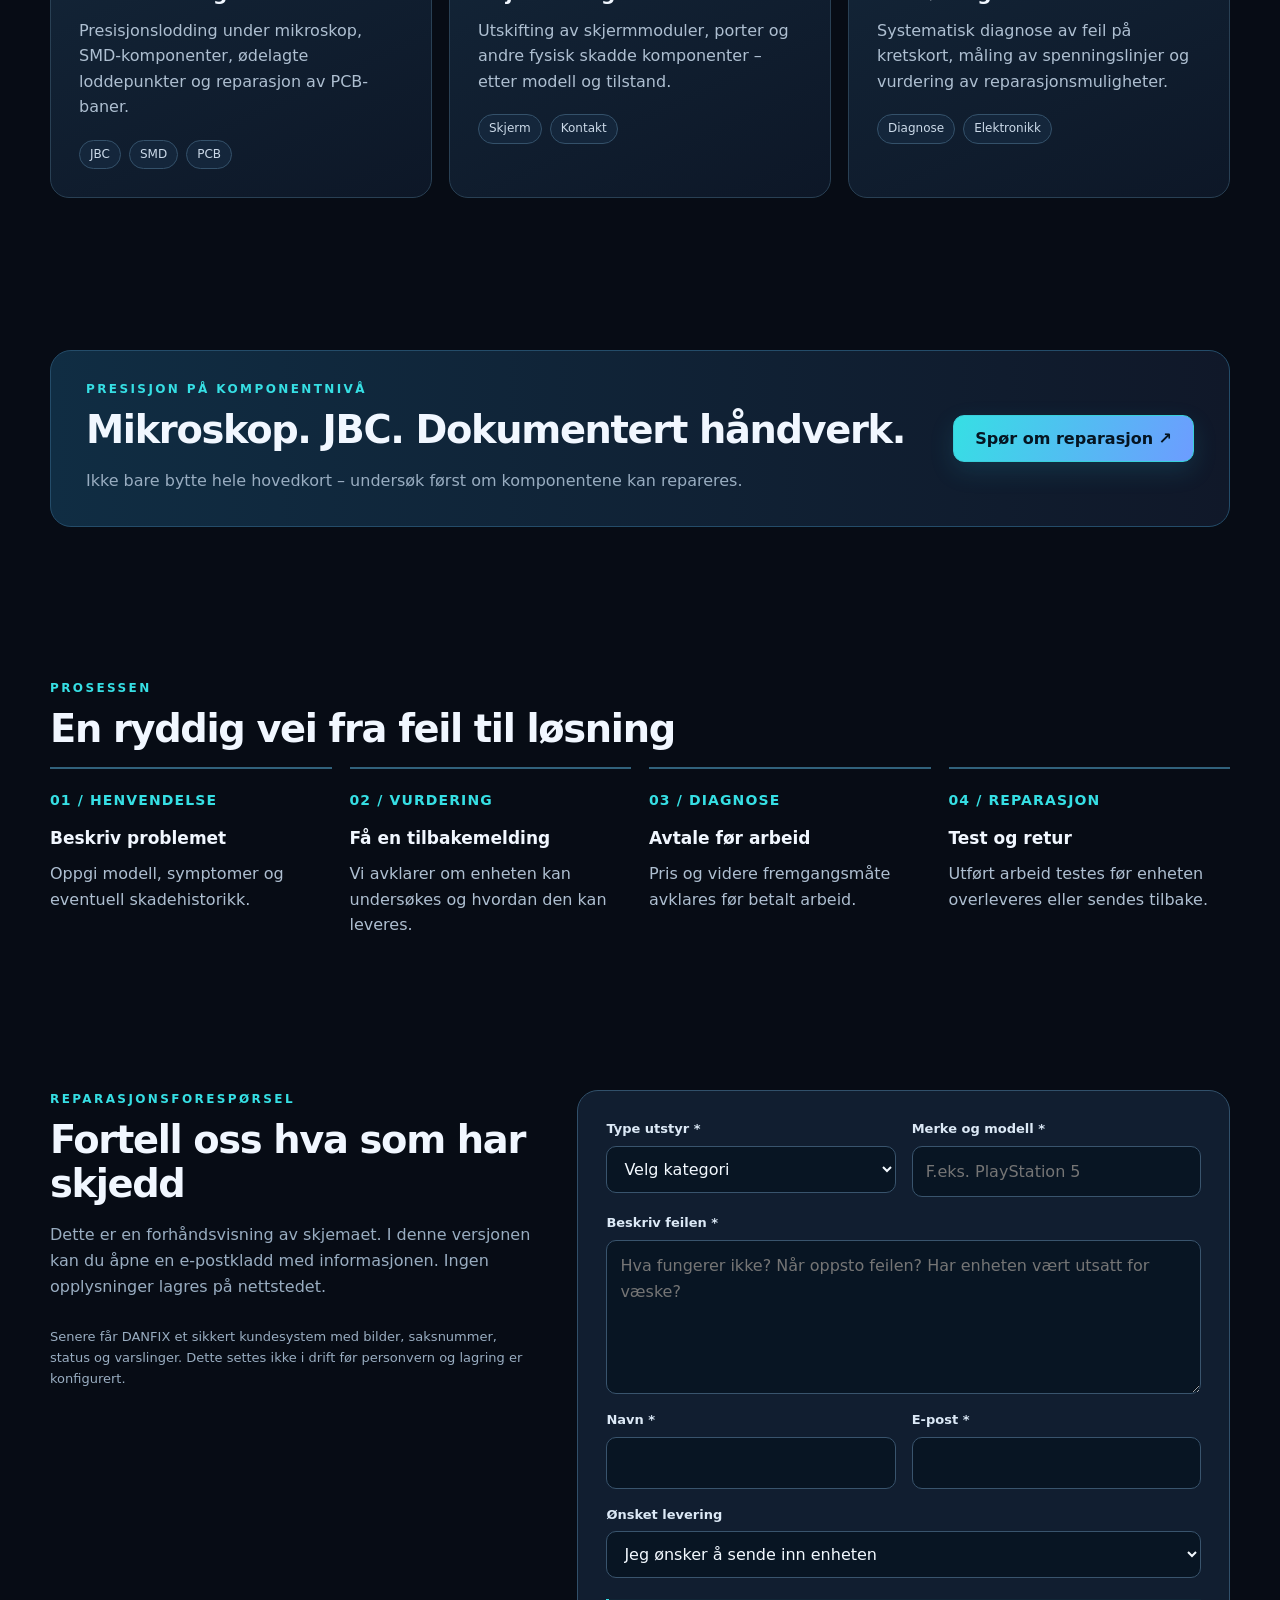
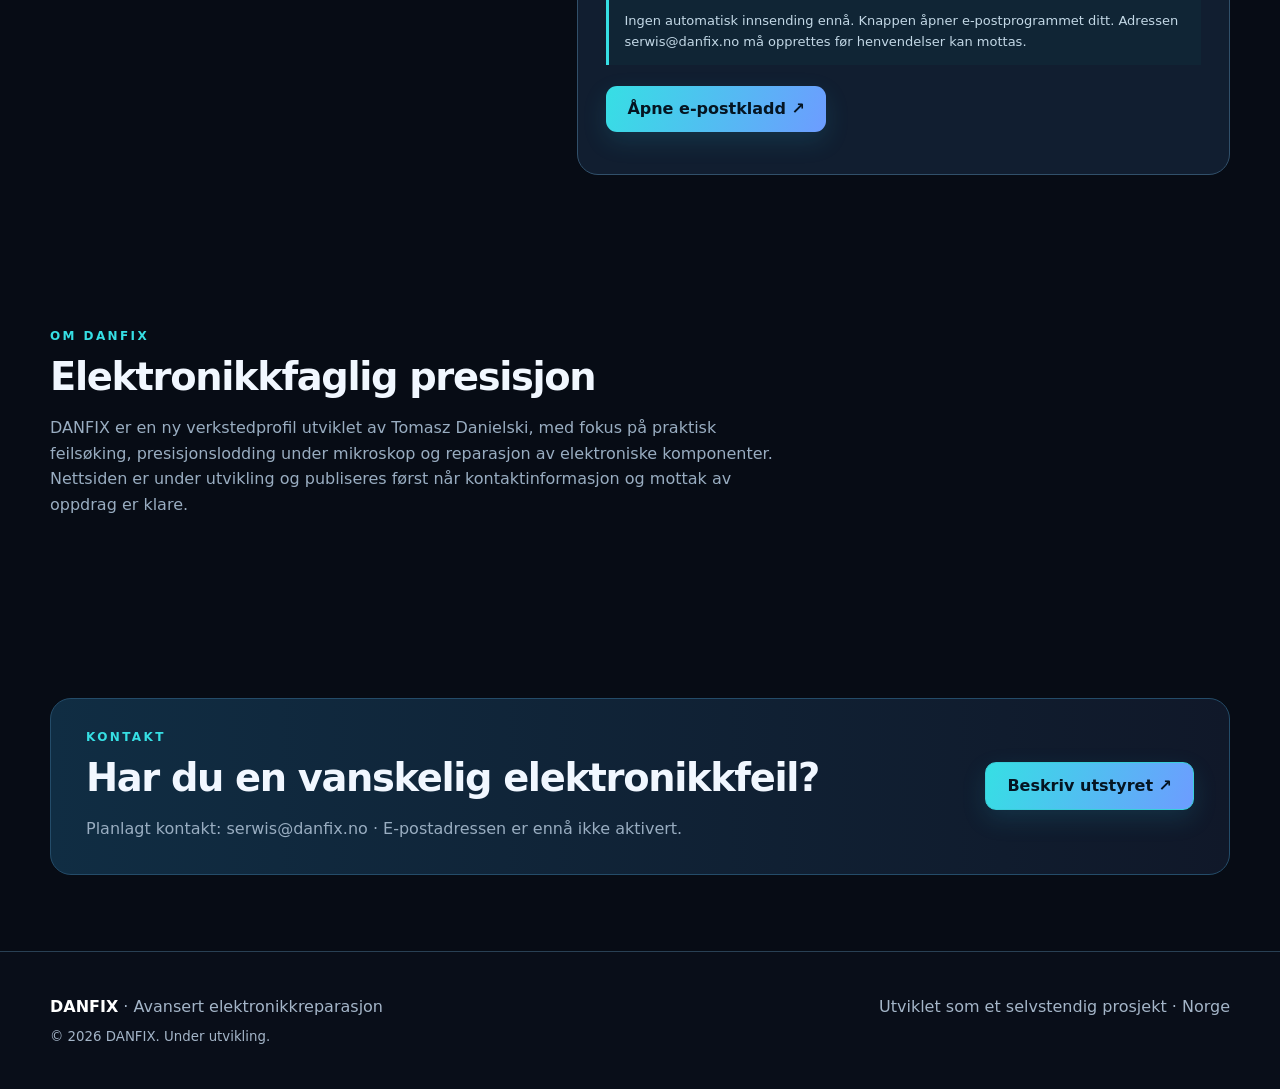
==== commit e1ff0e8f: "Publish original DANFIX logo with energy effects" ====
--- a/index.html
+++ b/index.html
@@ -19,12 +19,12 @@
 @media(max-width:900px){.hero-grid,.form-layout{grid-template-columns:1fr}.hero{padding-top:75px}.hero-art{max-height:380px}.cards{grid-template-columns:repeat(2,1fr)}nav{display:none;position:absolute;top:79px;left:0;right:0;flex-direction:column;align-items:stretch;padding:20px;background:#0c1827;border-bottom:1px solid #3b556b}nav.open{display:flex}.menu{display:block}.steps{grid-template-columns:repeat(2,1fr)}}@media(max-width:580px){.wrap{width:min(100% - 30px,1180px)}.hero{padding:57px 0}.hero-art{aspect-ratio:1.3}.board{width:130px;height:130px}.board b{font-size:39px}.cards,.steps,.fields{grid-template-columns:1fr}.strip{display:block}.strip .btn{margin-top:16px}.card{min-height:unset}.full{grid-column:auto}section{padding:57px 0}}
 
 </style>
-<link rel="stylesheet" href="particles.css?v=4">
+<link rel="stylesheet" href="particles.css?v=5">
 </head>
 <body>
 <header><div class="wrap head"><a class="brand" href="#hjem" aria-label="DANFIX forside"><span class="chip">▣</span><span>DAN<em>FIX</em></span></a><button class="menu" aria-label="Åpne meny" aria-expanded="false" id="menu">☰ Meny</button><nav id="nav" aria-label="Hovedmeny"><a href="#tjenester">Tjenester</a><a href="#mikrolodding">Mikrolodding</a><a href="#slik-fungerer-det">Slik fungerer det</a><a href="#om-oss">Om oss</a><a href="#kontakt">Kontakt</a><a class="btn" href="#reparasjon">Registrer reparasjon ↗</a></nav></div></header>
 <main>
-<section class="hero" id="hjem"><div class="wrap hero-grid"><div><div class="eyebrow">DANFIX · Avansert elektronikkreparasjon</div><h1>Vi reparerer det andre <span>gir opp.</span></h1><p class="lead">Presisjonsarbeid på kretskort. HDMI-kontakter, spillkonsoller, bærbare PC-er og bilelektronikk – med fokus på feilsøking og reparasjon fremfor utskifting.</p><div class="actions"><a href="#reparasjon" class="btn">Beskriv feilen din ↗</a><a href="#tjenester" class="btn alt">Se våre tjenester</a></div><div class="microtext">Forhåndsvisning av ny nettside · Bestillingssystemet er ikke aktivert ennå</div></div><div class="hero-art" role="group" aria-label="Interaktiv DANFIX-logo"><div class="energy-label" aria-hidden="true"><span>DANFIX / ENERGY FIELD</span><span>LIVE INTERACTION</span></div><canvas id="danfixParticles" role="img" aria-label="DANFIX laget av lysende partikler">DANFIX</canvas><div class="particle-caption"><button class="energy-trigger" id="energyTrigger" type="button" aria-label="Spill av partikkel-effekten">Slipp løs energien ↗</button><small>Beveg pekeren over logoen · Trykk for en energipuls</small></div></div></div></section>
+<section class="hero" id="hjem"><div class="wrap hero-grid"><div><div class="eyebrow">DANFIX · Avansert elektronikkreparasjon</div><h1>Vi reparerer det andre <span>gir opp.</span></h1><p class="lead">Presisjonsarbeid på kretskort. HDMI-kontakter, spillkonsoller, bærbare PC-er og bilelektronikk – med fokus på feilsøking og reparasjon fremfor utskifting.</p><div class="actions"><a href="#reparasjon" class="btn">Beskriv feilen din ↗</a><a href="#tjenester" class="btn alt">Se våre tjenester</a></div><div class="microtext">Forhåndsvisning av ny nettside · Bestillingssystemet er ikke aktivert ennå</div></div><div class="hero-art" role="group" aria-label="Interaktiv DANFIX-logo"><div class="energy-label" aria-hidden="true"><span>DANFIX / ENERGY FIELD</span><span>LIVE INTERACTION</span></div><img id="danfixLogo" class="hero-logo" src="danfix-logo.png" alt="DANFIX – mikrochip, loddebolt og avansert elektronikkreparasjon" width="1254" height="1254" fetchpriority="high"><canvas id="danfixParticles" aria-hidden="true"></canvas><div class="particle-caption"><button class="energy-trigger" id="energyTrigger" type="button" aria-label="Spill av partikkel-effekten">Slipp løs energien ↗</button><small>Beveg pekeren over logoen · Trykk for en energipuls</small></div></div></div></section>
 <section id="tjenester"><div class="wrap"><div class="eyebrow">Våre tjenester</div><h2>Fra ødelagt HDMI til avansert PCB-feil</h2><p class="section-lead">Hver reparasjon starter med å forstå årsaken til feilen. Vi viser hva slags arbeid verkstedet er planlagt for – konkrete tjenester bekreftes ved vurdering av enheten.</p><div class="cards">
 <article class="card"><span class="symbol">⌁</span><h3>Spillkonsoller</h3><p>PlayStation, Xbox og Nintendo. HDMI-porter, USB-kontakter, strømproblemer og feilsøking på hovedkort.</p><div class="tags"><span class="tag">HDMI</span><span class="tag">PS5</span><span class="tag">Xbox</span></div></article>
 <article class="card"><span class="symbol">▤</span><h3>PC og bærbare</h3><p>Skjermbytte, ladeporter, skadde kontakter, kretskort og strømforsyning.</p><div class="tags"><span class="tag">Laptop</span><span class="tag">USB-C</span><span class="tag">Hovedkort</span></div></article>
@@ -51,5 +51,5 @@
 const menu=document.getElementById("menu"),nav=document.getElementById("nav");menu.addEventListener("click",()=>{const open=nav.classList.toggle("open");menu.setAttribute("aria-expanded",open)});nav.querySelectorAll("a").forEach(a=>a.addEventListener("click",()=>{nav.classList.remove("open");menu.setAttribute("aria-expanded","false")}));
 document.getElementById("repairForm").addEventListener("submit",function(e){e.preventDefault();if(!this.reportValidity())return;const v=id=>document.getElementById(id).value.trim();const subject="DANFIX forespørsel – "+v("type")+" – "+v("model");const body=["Reparasjonsforespørsel DANFIX","","Navn: "+v("name"),"E-post: "+v("email"),"Kategori: "+v("type"),"Modell: "+v("model"),"Levering: "+v("delivery"),"","Beskrivelse:",""+v("issue"),"","Merk: DANFIX e-postadresse er ikke aktivert ennå."].join("\n");document.getElementById("status").textContent="E-postprogrammet åpnes. Ikke send før DANFIX har bekreftet at adressen er aktiv.";window.location.href="mailto:serwis@danfix.no?subject="+encodeURIComponent(subject)+"&body="+encodeURIComponent(body)});
 </script>
-<script src="particles.js?v=4" defer></script>
+<script src="particles.js?v=5" defer></script>
 </body></html>
--- a/particles.css
+++ b/particles.css
@@ -18,3 +18,9 @@
 .hero-art.is-energized{border-color:#3adfd48c;box-shadow:0 25px 100px #00d9e323,0 0 28px #12d6df16,inset 0 0 80px #0ac9d40c}
 .hero-art.is-charging{border-color:#b0fff4;box-shadow:0 0 40px #38e7eb30,inset 0 0 65px #28bfd212}
 @media(prefers-reduced-motion:reduce){.hero-art{transition:none}}
+/* Original DANFIX artwork: generous space for the chip and soldering iron. */
+.hero-art{aspect-ratio:1/1.15}
+.hero-logo{position:absolute;inset:42px 4% 86px;width:92%;height:calc(100% - 128px);object-fit:contain;z-index:1;pointer-events:none}
+.logo-loaded .hero-logo{opacity:0}
+@media(min-width:581px) and (max-width:900px){.hero-art{max-height:none;max-width:560px;margin-inline:auto}}
+@media(max-width:580px){.hero-art{height:420px;max-height:none}}
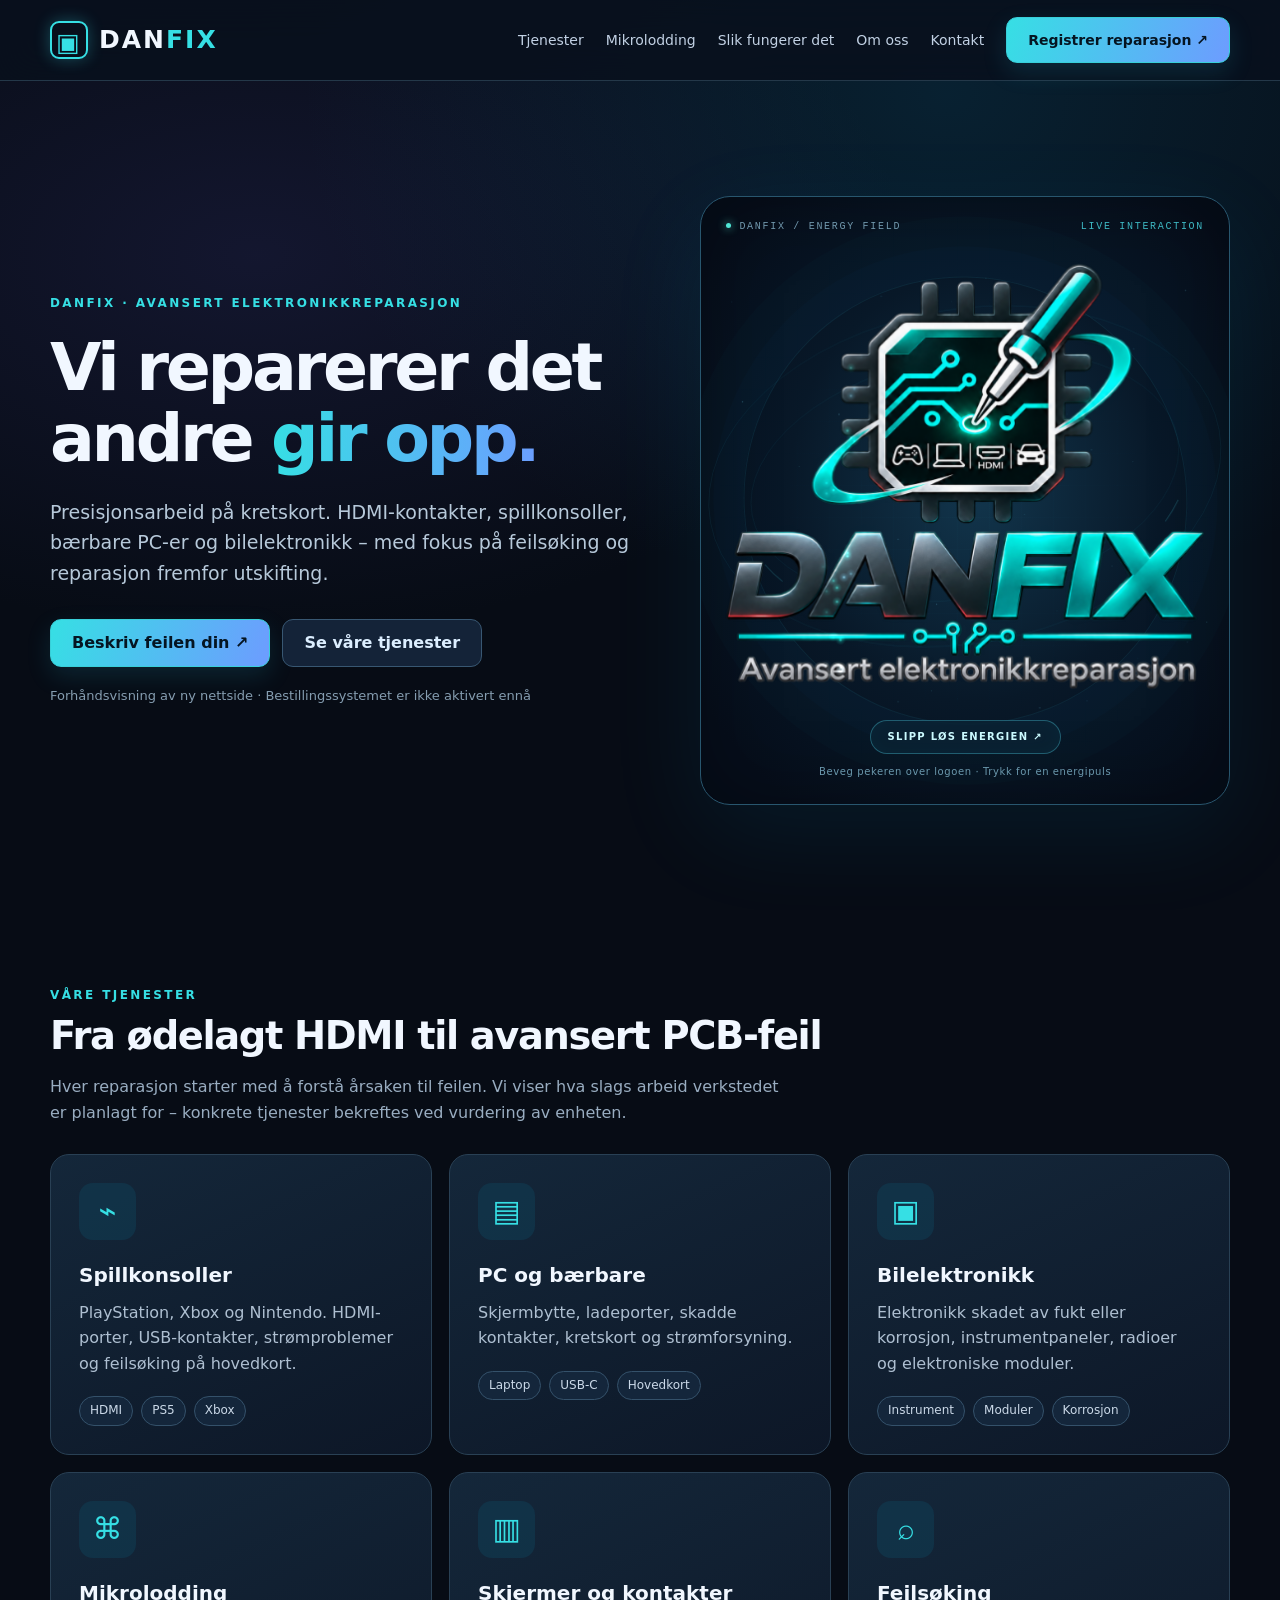
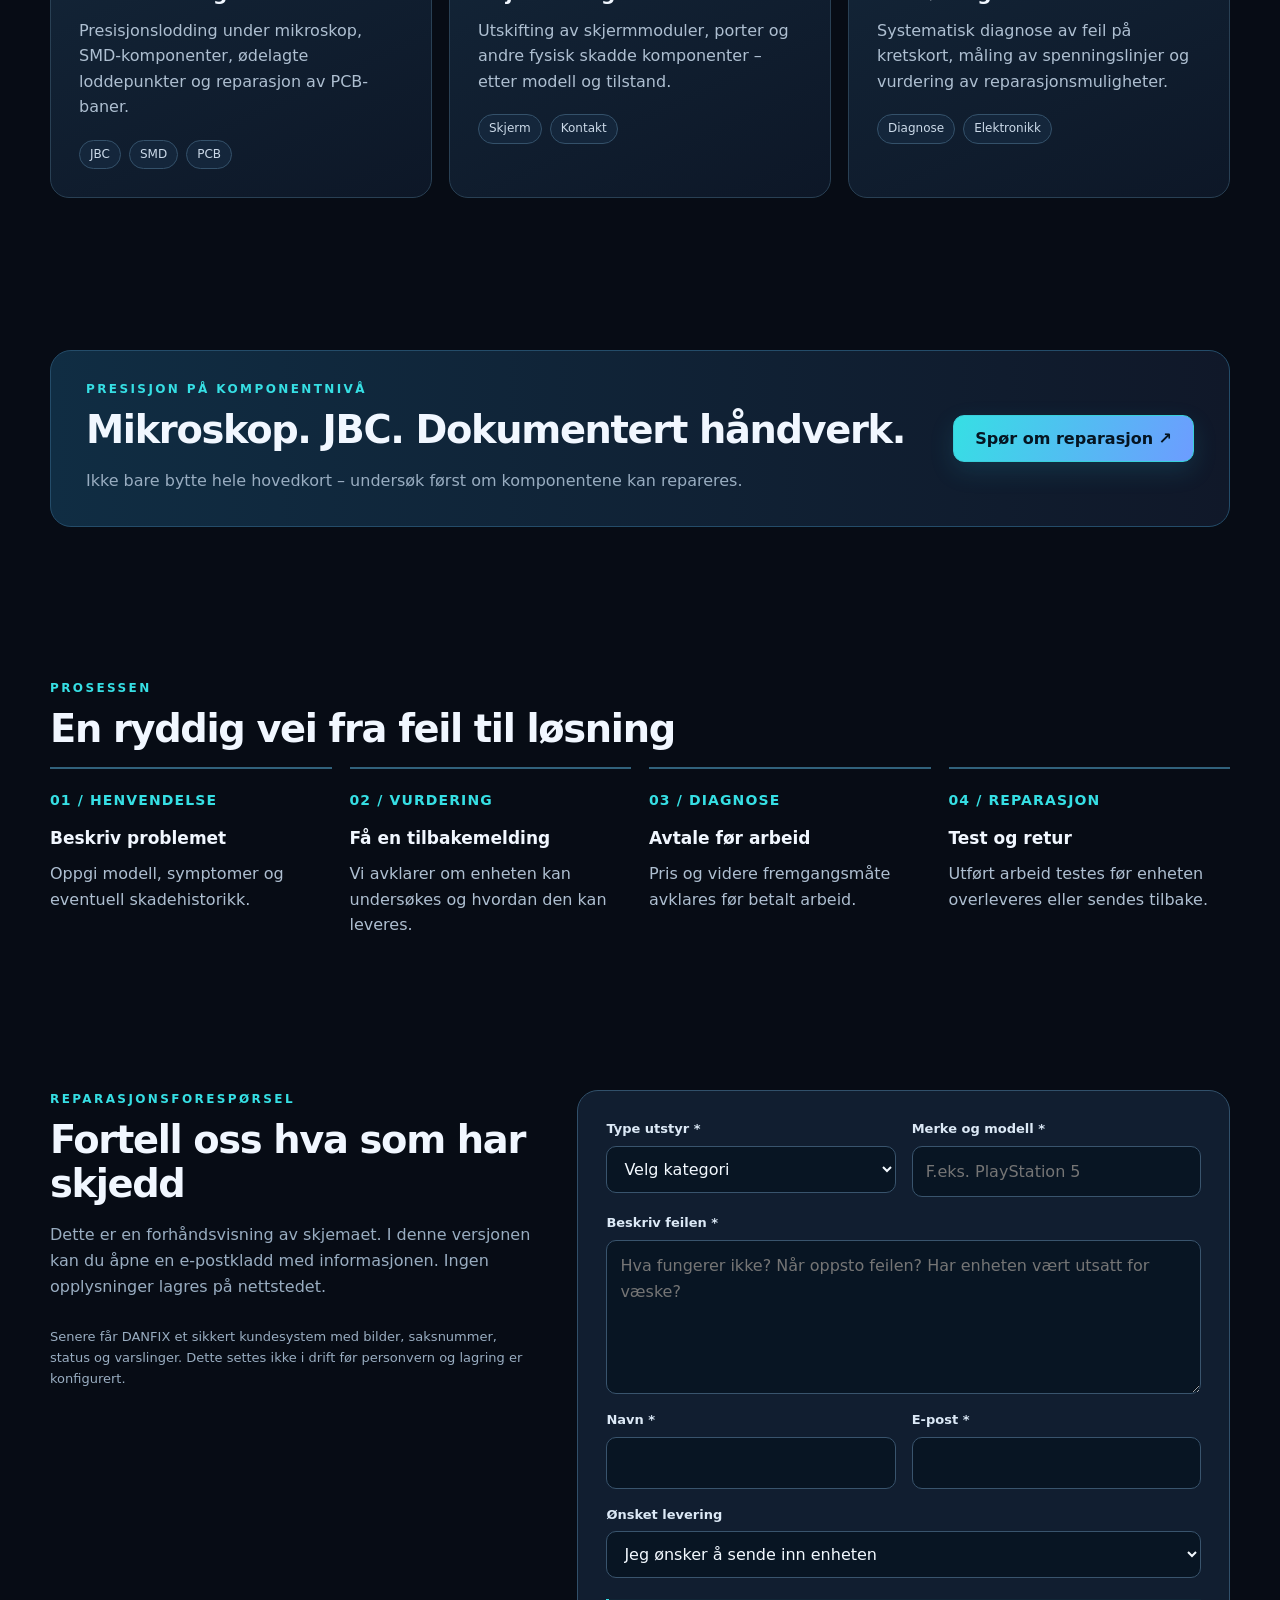
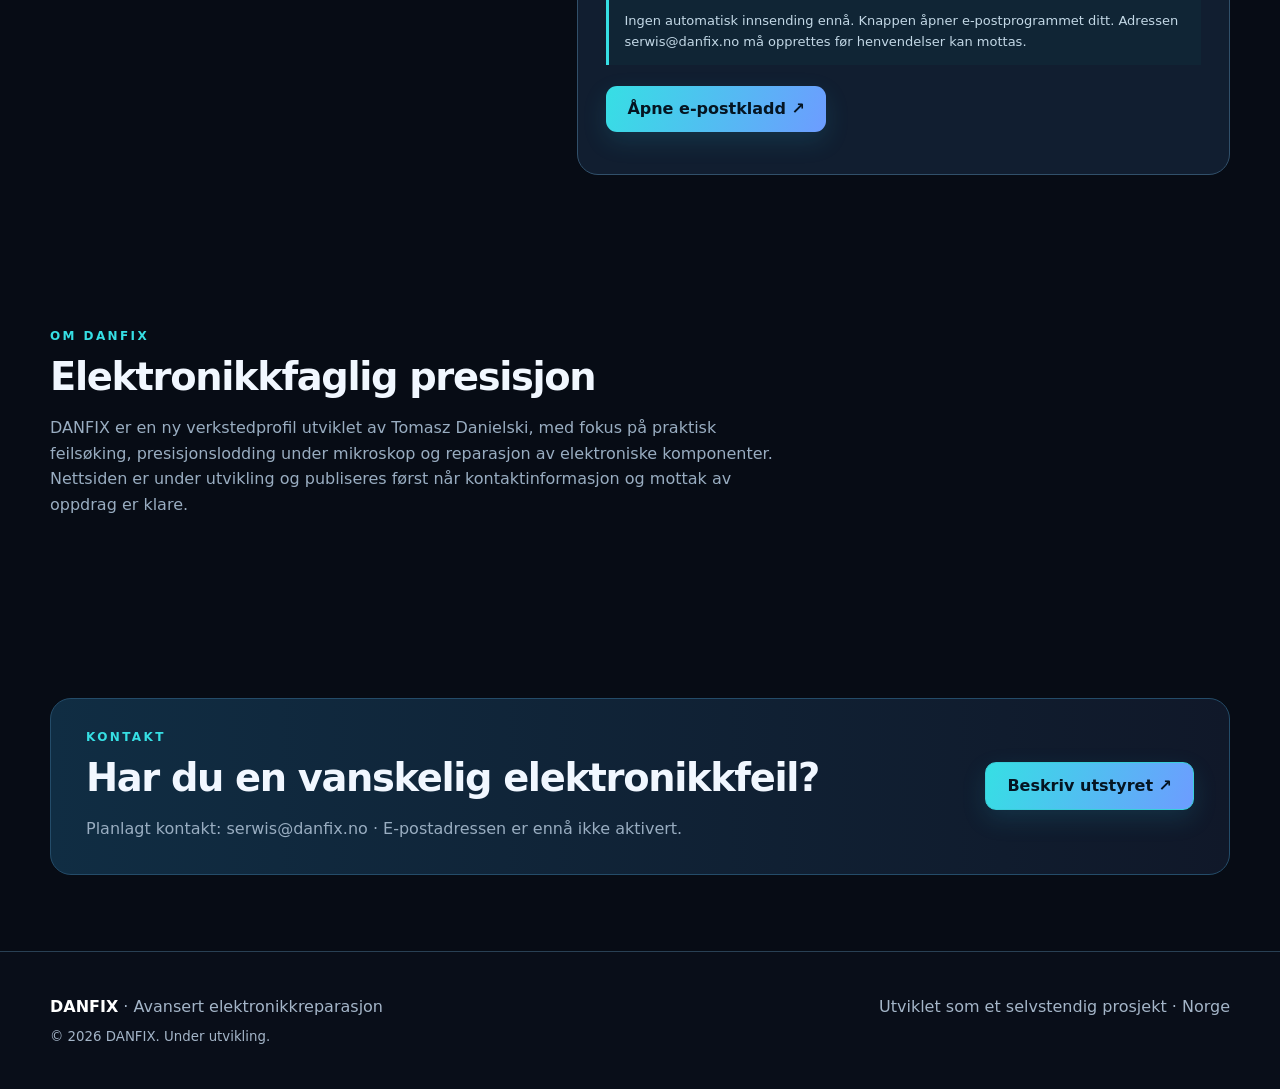
==== commit 3c5e0497: "Use approved DF microchip graphic as favicon PNG" ====
--- a/index.html
+++ b/index.html
@@ -5,7 +5,7 @@
 <meta name="theme-color" content="#080f1c">
 <meta name="description" content="DANFIX – avansert elektronikkreparasjon. Reparasjon av PlayStation, Xbox, bærbare PC-er, HDMI-kontakter, kretskort og bilelektronikk.">
 <title>DANFIX | Avansert elektronikkreparasjon</title>
-<link rel="icon" href="favicon.svg" type="image/svg+xml">
+<link rel="icon" type="image/png" sizes="64x64" href="favicon.png?v=3">
 <style>
 :root{--bg:#070c15;--panel:#101b2b;--panel2:#152337;--ink:#f1f7ff;--muted:#99adc1;--cyan:#36dfe4;--blue:#368dff;--red:#ff5664;--line:#294054;--radius:19px}
 *{box-sizing:border-box}html{scroll-behavior:smooth}body{margin:0;background:var(--bg);color:var(--ink);font:16px/1.6 system-ui,-apple-system,"Segoe UI",sans-serif}a{color:inherit;text-decoration:none}button,input,select,textarea{font:inherit}button{cursor:pointer}.wrap{width:min(1180px,calc(100% - 40px));margin:auto}
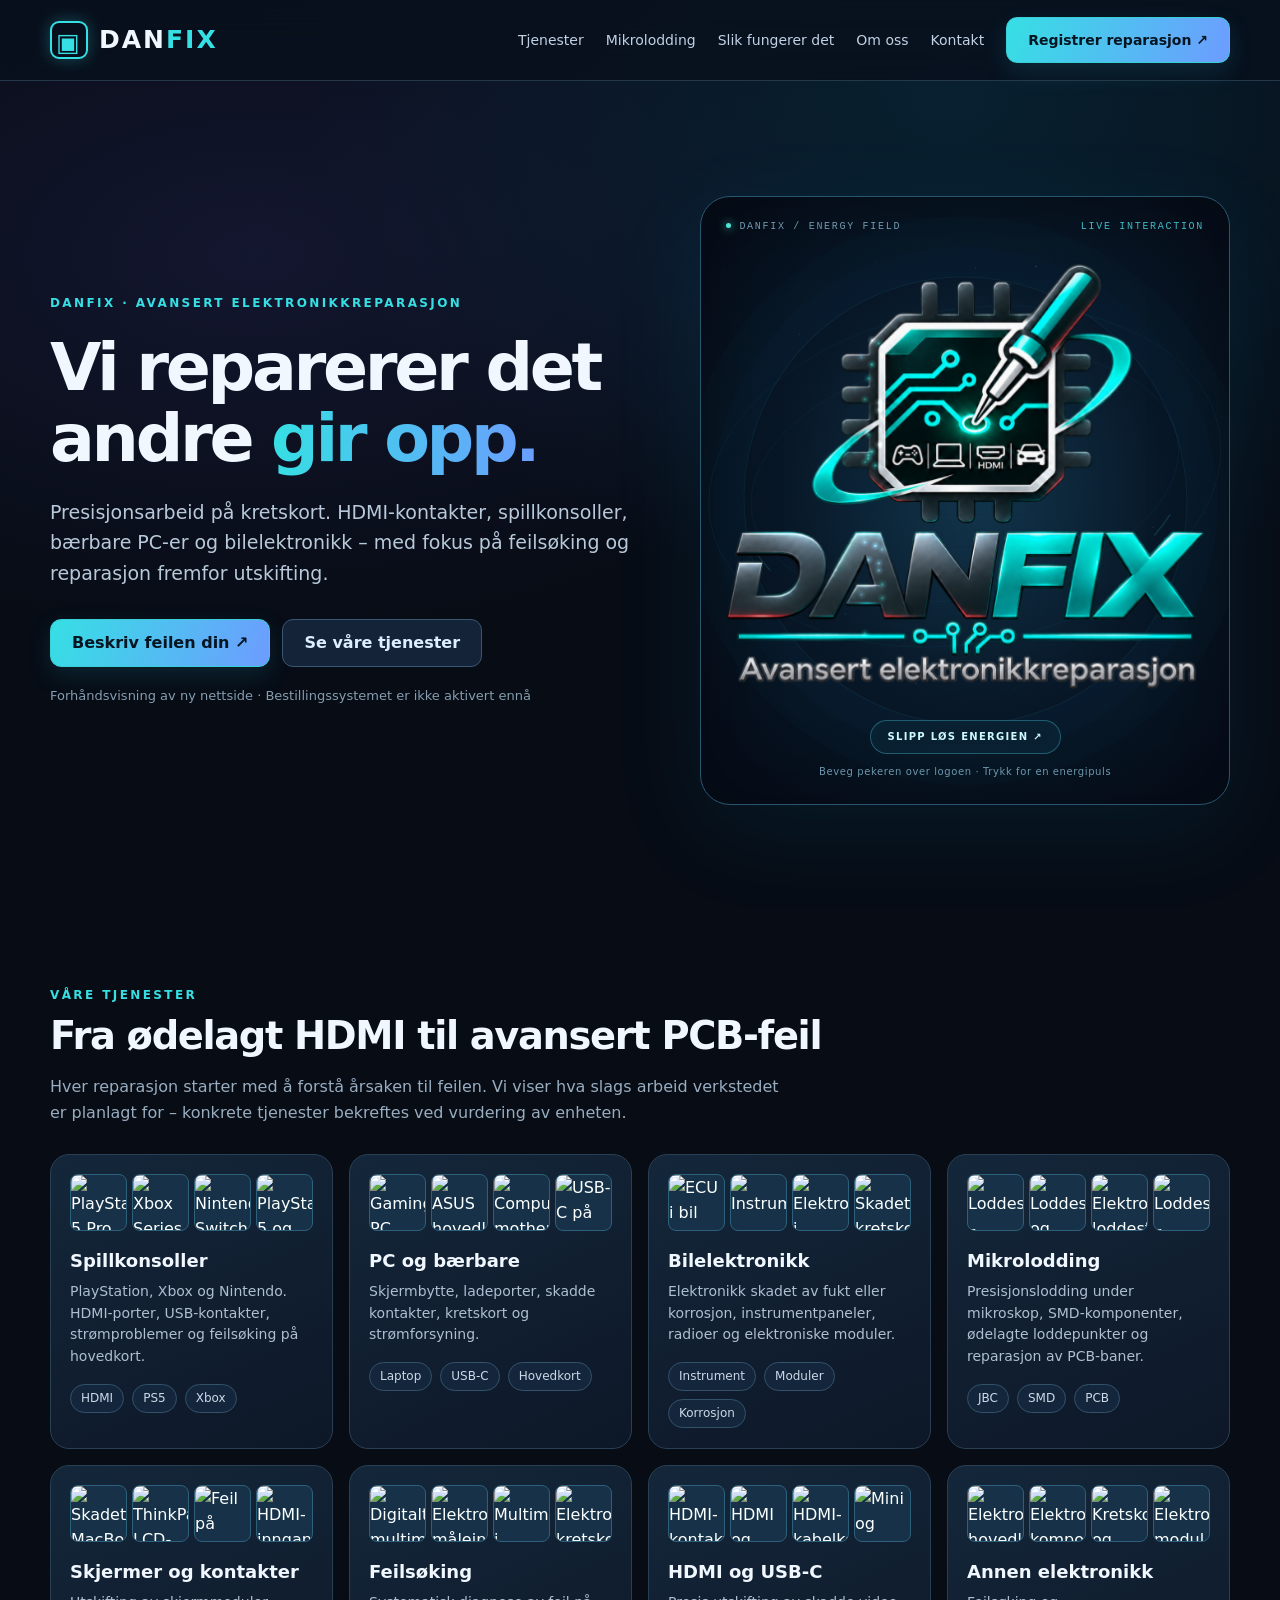
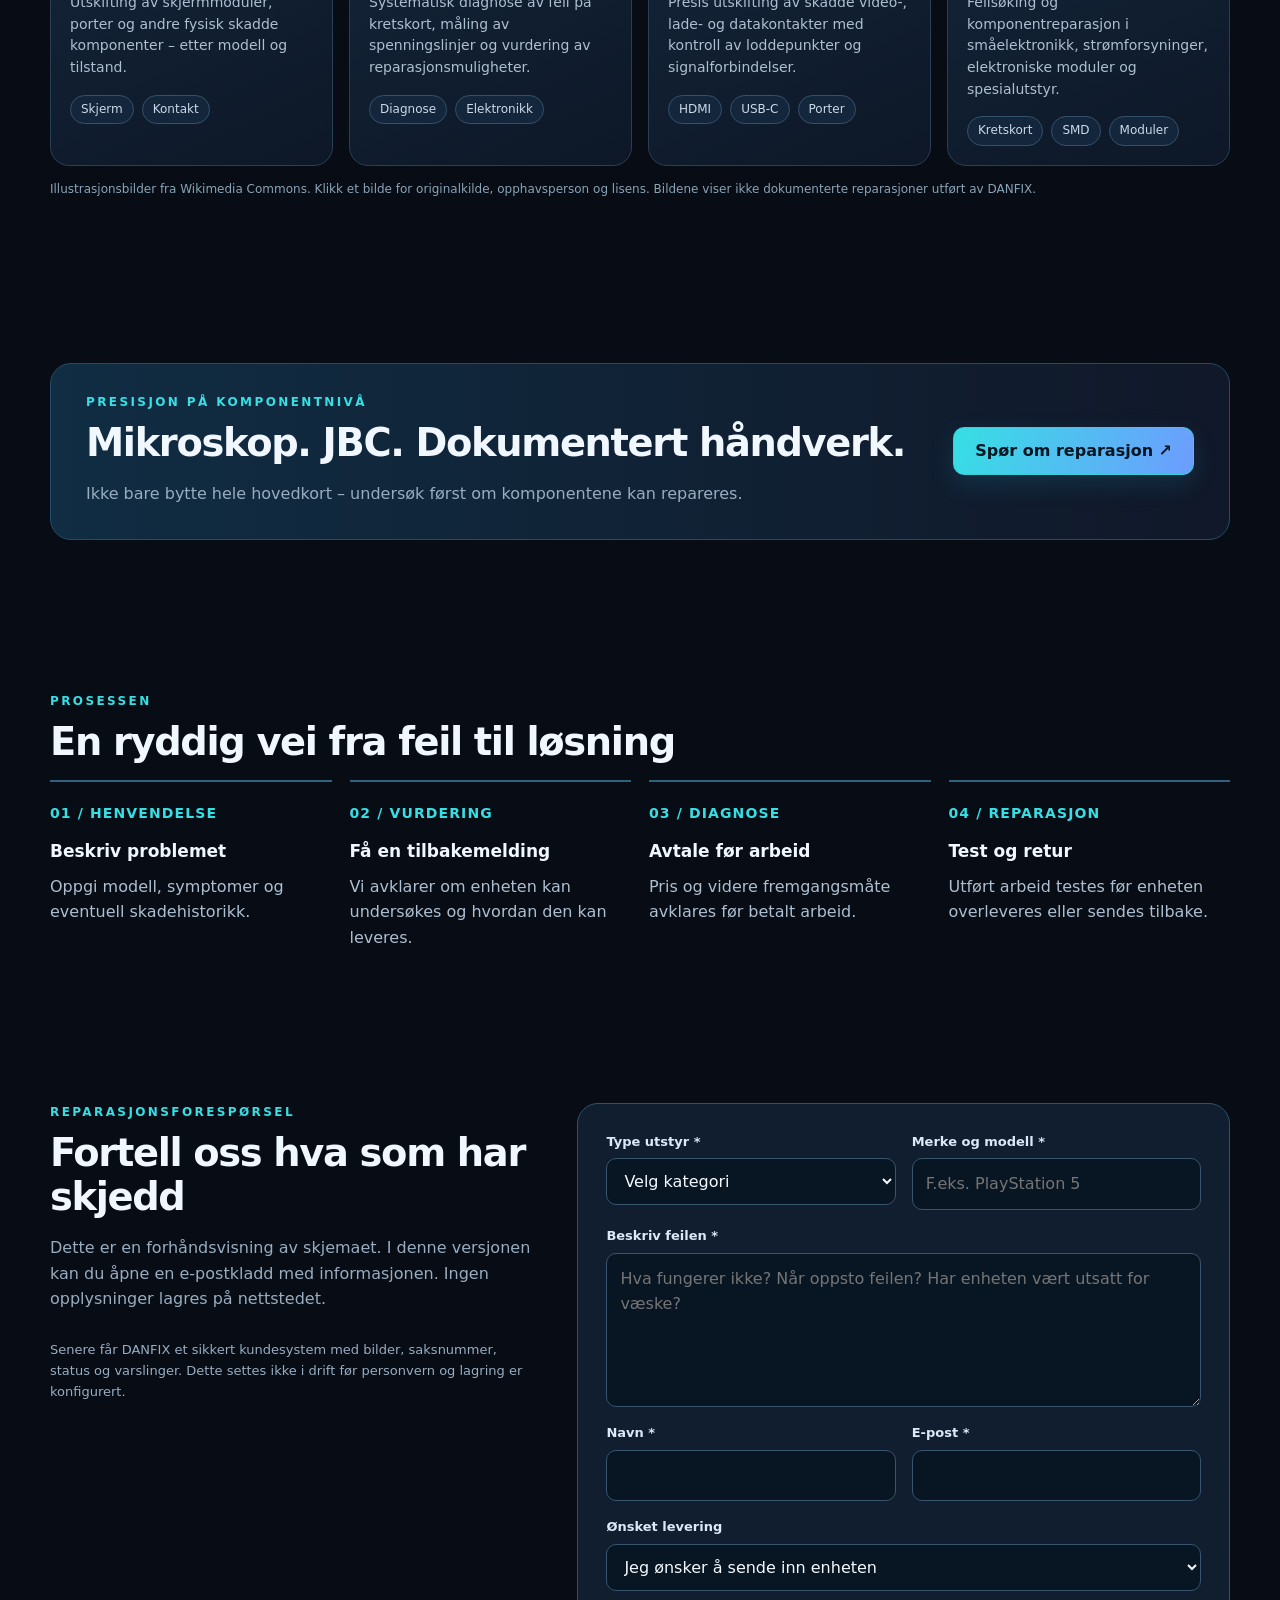
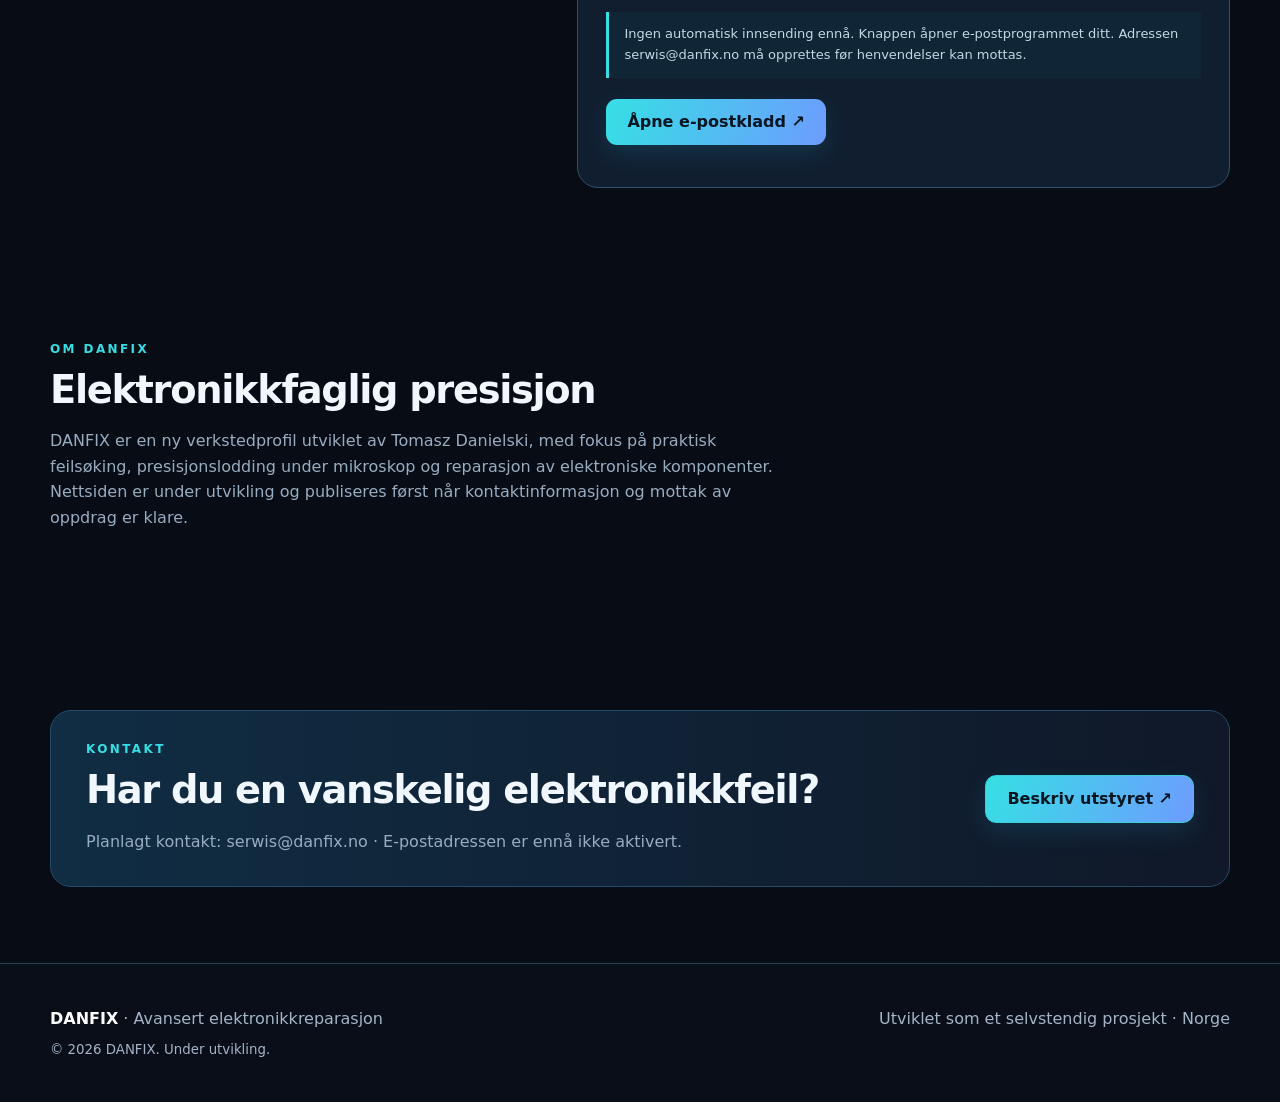
==== commit 730258ef: "feat: four Wikimedia Commons photo thumbnails per service card, eight service categories" ====
--- a/index.html
+++ b/index.html
@@ -18,6 +18,21 @@
 footer{border-top:1px solid var(--line);padding:42px 0;background:#090e19;color:#a4b5c8}footer .foot{display:flex;justify-content:space-between;gap:30px;flex-wrap:wrap}footer strong{color:#fff}footer small{display:block;margin-top:7px}
 @media(max-width:900px){.hero-grid,.form-layout{grid-template-columns:1fr}.hero{padding-top:75px}.hero-art{max-height:380px}.cards{grid-template-columns:repeat(2,1fr)}nav{display:none;position:absolute;top:79px;left:0;right:0;flex-direction:column;align-items:stretch;padding:20px;background:#0c1827;border-bottom:1px solid #3b556b}nav.open{display:flex}.menu{display:block}.steps{grid-template-columns:repeat(2,1fr)}}@media(max-width:580px){.wrap{width:min(100% - 30px,1180px)}.hero{padding:57px 0}.hero-art{aspect-ratio:1.3}.board{width:130px;height:130px}.board b{font-size:39px}.cards,.steps,.fields{grid-template-columns:1fr}.strip{display:block}.strip .btn{margin-top:16px}.card{min-height:unset}.full{grid-column:auto}section{padding:57px 0}}
 
+
+/* DANFIX: photo strip for eight service cards */
+#tjenester .cards{grid-template-columns:repeat(4,minmax(0,1fr));gap:16px}
+#tjenester .card{padding:19px;min-height:295px}
+#tjenester .card .photos{display:grid;grid-template-columns:repeat(4,minmax(0,1fr));gap:5px;margin:0 0 18px}
+#tjenester .card .photos a{display:block;aspect-ratio:1;min-width:0;overflow:hidden;border-radius:8px;border:1px solid #2d617b;background:#173248;transition:border-color .18s,transform .18s}
+#tjenester .card .photos a:hover{transform:translateY(-3px);border-color:#4ce6e8}
+#tjenester .card .photos img{display:block;width:100%;height:100%;object-fit:cover;filter:saturate(.84) contrast(1.08);transition:transform .25s}
+#tjenester .card .photos a:hover img{transform:scale(1.08)}
+#tjenester .card h3{font-size:18px;line-height:1.3}
+#tjenester .card p{font-size:14px;line-height:1.55}
+#tjenester .card .tags{margin-top:16px}
+#tjenester .credit{font-size:12px;color:#8aa4b7;margin-top:14px}
+@media(max-width:1050px){#tjenester .cards{grid-template-columns:repeat(2,minmax(0,1fr))}}
+@media(max-width:580px){#tjenester .cards{grid-template-columns:1fr}#tjenester .card .photos a{aspect-ratio:1.2}}
 </style>
 <link rel="stylesheet" href="particles.css?v=5">
 </head>
@@ -26,13 +41,15 @@
 <main>
 <section class="hero" id="hjem"><div class="wrap hero-grid"><div><div class="eyebrow">DANFIX · Avansert elektronikkreparasjon</div><h1>Vi reparerer det andre <span>gir opp.</span></h1><p class="lead">Presisjonsarbeid på kretskort. HDMI-kontakter, spillkonsoller, bærbare PC-er og bilelektronikk – med fokus på feilsøking og reparasjon fremfor utskifting.</p><div class="actions"><a href="#reparasjon" class="btn">Beskriv feilen din ↗</a><a href="#tjenester" class="btn alt">Se våre tjenester</a></div><div class="microtext">Forhåndsvisning av ny nettside · Bestillingssystemet er ikke aktivert ennå</div></div><div class="hero-art" role="group" aria-label="Interaktiv DANFIX-logo"><div class="energy-label" aria-hidden="true"><span>DANFIX / ENERGY FIELD</span><span>LIVE INTERACTION</span></div><img id="danfixLogo" class="hero-logo" src="danfix-logo.png" alt="DANFIX – mikrochip, loddebolt og avansert elektronikkreparasjon" width="1254" height="1254" fetchpriority="high"><canvas id="danfixParticles" aria-hidden="true"></canvas><div class="particle-caption"><button class="energy-trigger" id="energyTrigger" type="button" aria-label="Spill av partikkel-effekten">Slipp løs energien ↗</button><small>Beveg pekeren over logoen · Trykk for en energipuls</small></div></div></div></section>
 <section id="tjenester"><div class="wrap"><div class="eyebrow">Våre tjenester</div><h2>Fra ødelagt HDMI til avansert PCB-feil</h2><p class="section-lead">Hver reparasjon starter med å forstå årsaken til feilen. Vi viser hva slags arbeid verkstedet er planlagt for – konkrete tjenester bekreftes ved vurdering av enheten.</p><div class="cards">
-<article class="card"><span class="symbol">⌁</span><h3>Spillkonsoller</h3><p>PlayStation, Xbox og Nintendo. HDMI-porter, USB-kontakter, strømproblemer og feilsøking på hovedkort.</p><div class="tags"><span class="tag">HDMI</span><span class="tag">PS5</span><span class="tag">Xbox</span></div></article>
-<article class="card"><span class="symbol">▤</span><h3>PC og bærbare</h3><p>Skjermbytte, ladeporter, skadde kontakter, kretskort og strømforsyning.</p><div class="tags"><span class="tag">Laptop</span><span class="tag">USB-C</span><span class="tag">Hovedkort</span></div></article>
-<article class="card"><span class="symbol">▣</span><h3>Bilelektronikk</h3><p>Elektronikk skadet av fukt eller korrosjon, instrumentpaneler, radioer og elektroniske moduler.</p><div class="tags"><span class="tag">Instrument</span><span class="tag">Moduler</span><span class="tag">Korrosjon</span></div></article>
-<article class="card"><span class="symbol">⌘</span><h3>Mikrolodding</h3><p>Presisjonslodding under mikroskop, SMD-komponenter, ødelagte loddepunkter og reparasjon av PCB-baner.</p><div class="tags"><span class="tag">JBC</span><span class="tag">SMD</span><span class="tag">PCB</span></div></article>
-<article class="card"><span class="symbol">▥</span><h3>Skjermer og kontakter</h3><p>Utskifting av skjermmoduler, porter og andre fysisk skadde komponenter – etter modell og tilstand.</p><div class="tags"><span class="tag">Skjerm</span><span class="tag">Kontakt</span></div></article>
-<article class="card"><span class="symbol">⌕</span><h3>Feilsøking</h3><p>Systematisk diagnose av feil på kretskort, måling av spenningslinjer og vurdering av reparasjonsmuligheter.</p><div class="tags"><span class="tag">Diagnose</span><span class="tag">Elektronikk</span></div></article>
-</div></div></section>
+<article class="card"><div class="photos"><a href="https://commons.wikimedia.org/wiki/File:PlayStation_5_Pro_no_disc_drive.jpg" target="_blank" rel="noopener noreferrer" title="PlayStation 5 Pro – kilde og lisens"><img src="https://thumb.wikimedia.org/wikipedia/commons/thumb/8/82/PlayStation_5_Pro_no_disc_drive.jpg/330px-PlayStation_5_Pro_no_disc_drive.jpg" alt="PlayStation 5 Pro" loading="lazy" decoding="async" referrerpolicy="no-referrer"></a><a href="https://commons.wikimedia.org/wiki/File:Xbox_Series_X_2.jpg" target="_blank" rel="noopener noreferrer" title="Xbox Series X – kilde og lisens"><img src="https://thumb.wikimedia.org/wikipedia/commons/thumb/1/12/Xbox_Series_X_2.jpg/330px-Xbox_Series_X_2.jpg" alt="Xbox Series X" loading="lazy" decoding="async" referrerpolicy="no-referrer"></a><a href="https://commons.wikimedia.org/wiki/File:Nintendo-Switch-Console-Docked-wJoyConRB.jpg" target="_blank" rel="noopener noreferrer" title="Nintendo Switch – kilde og lisens"><img src="https://thumb.wikimedia.org/wikipedia/commons/thumb/7/76/Nintendo-Switch-Console-Docked-wJoyConRB.jpg/330px-Nintendo-Switch-Console-Docked-wJoyConRB.jpg" alt="Nintendo Switch" loading="lazy" decoding="async" referrerpolicy="no-referrer"></a><a href="https://commons.wikimedia.org/wiki/File:PlayStation_5_and_DualSense.jpg" target="_blank" rel="noopener noreferrer" title="PlayStation 5 og DualSense – kilde og lisens"><img src="https://thumb.wikimedia.org/wikipedia/commons/thumb/0/00/PlayStation_5_and_DualSense.jpg/330px-PlayStation_5_and_DualSense.jpg" alt="PlayStation 5 og DualSense" loading="lazy" decoding="async" referrerpolicy="no-referrer"></a></div><h3>Spillkonsoller</h3><p>PlayStation, Xbox og Nintendo. HDMI-porter, USB-kontakter, strømproblemer og feilsøking på hovedkort.</p><div class="tags"><span class="tag">HDMI</span><span class="tag">PS5</span><span class="tag">Xbox</span></div></article>
+<article class="card"><div class="photos"><a href="https://commons.wikimedia.org/wiki/File:Gaming_computers_(1).jpg" target="_blank" rel="noopener noreferrer" title="Gaming-PC – kilde og lisens"><img src="https://thumb.wikimedia.org/wikipedia/commons/thumb/7/78/Gaming_computers_%281%29.jpg/330px-Gaming_computers_%281%29.jpg" alt="Gaming-PC" loading="lazy" decoding="async" referrerpolicy="no-referrer"></a><a href="https://commons.wikimedia.org/wiki/File:2023_P%C5%82yta_g%C5%82%C3%B3wna_Asus_ROG_STRIX_Z690-A_GAMING_WIFI.jpg" target="_blank" rel="noopener noreferrer" title="ASUS hovedkort – kilde og lisens"><img src="https://thumb.wikimedia.org/wikipedia/commons/thumb/b/b9/2023_P%C5%82yta_g%C5%82%C3%B3wna_Asus_ROG_STRIX_Z690-A_GAMING_WIFI.jpg/330px-2023_P%C5%82yta_g%C5%82%C3%B3wna_Asus_ROG_STRIX_Z690-A_GAMING_WIFI.jpg" alt="ASUS hovedkort" loading="lazy" decoding="async" referrerpolicy="no-referrer"></a><a href="https://commons.wikimedia.org/wiki/File:Computer-motherboard.jpg" target="_blank" rel="noopener noreferrer" title="Computer motherboard – kilde og lisens"><img src="https://thumb.wikimedia.org/wikipedia/commons/thumb/b/b7/Computer-motherboard.jpg/330px-Computer-motherboard.jpg" alt="Computer motherboard" loading="lazy" decoding="async" referrerpolicy="no-referrer"></a><a href="https://commons.wikimedia.org/wiki/File:MSI_Bravo_17_(0017FK-007)-USB-C_port_PNr%C2%B00760.jpg" target="_blank" rel="noopener noreferrer" title="USB-C på bærbar PC – kilde og lisens"><img src="https://thumb.wikimedia.org/wikipedia/commons/thumb/2/2d/MSI_Bravo_17_%280017FK-007%29-USB-C_port_PNr%C2%B00760.jpg/330px-MSI_Bravo_17_%280017FK-007%29-USB-C_port_PNr%C2%B00760.jpg" alt="USB-C på bærbar PC" loading="lazy" decoding="async" referrerpolicy="no-referrer"></a></div><h3>PC og bærbare</h3><p>Skjermbytte, ladeporter, skadde kontakter, kretskort og strømforsyning.</p><div class="tags"><span class="tag">Laptop</span><span class="tag">USB-C</span><span class="tag">Hovedkort</span></div></article>
+<article class="card"><div class="photos"><a href="https://commons.wikimedia.org/wiki/File:ECU_in_car.JPG" target="_blank" rel="noopener noreferrer" title="ECU i bil – kilde og lisens"><img src="https://thumb.wikimedia.org/wikipedia/commons/thumb/b/bb/ECU_in_car.JPG/330px-ECU_in_car.JPG" alt="ECU i bil" loading="lazy" decoding="async" referrerpolicy="no-referrer"></a><a href="https://commons.wikimedia.org/wiki/File:Dashboard_2012-04_1335025482.JPG" target="_blank" rel="noopener noreferrer" title="Instrumentpanel – kilde og lisens"><img src="https://thumb.wikimedia.org/wikipedia/commons/thumb/b/b1/Dashboard_2012-04_1335025482.JPG/330px-Dashboard_2012-04_1335025482.JPG" alt="Instrumentpanel" loading="lazy" decoding="async" referrerpolicy="no-referrer"></a><a href="https://commons.wikimedia.org/wiki/File:Figuring_wires_of_ECU.JPG" target="_blank" rel="noopener noreferrer" title="Elektronikk i motorstyring – kilde og lisens"><img src="https://thumb.wikimedia.org/wikipedia/commons/thumb/e/e1/Figuring_wires_of_ECU.JPG/330px-Figuring_wires_of_ECU.JPG" alt="Elektronikk i motorstyring" loading="lazy" decoding="async" referrerpolicy="no-referrer"></a><a href="https://commons.wikimedia.org/wiki/File:Electronic_Printed_Circuit_Board.jpg" target="_blank" rel="noopener noreferrer" title="Skadet kretskort – kilde og lisens"><img src="https://thumb.wikimedia.org/wikipedia/commons/thumb/a/a2/Electronic_Printed_Circuit_Board.jpg/330px-Electronic_Printed_Circuit_Board.jpg" alt="Skadet kretskort" loading="lazy" decoding="async" referrerpolicy="no-referrer"></a></div><h3>Bilelektronikk</h3><p>Elektronikk skadet av fukt eller korrosjon, instrumentpaneler, radioer og elektroniske moduler.</p><div class="tags"><span class="tag">Instrument</span><span class="tag">Moduler</span><span class="tag">Korrosjon</span></div></article>
+<article class="card"><div class="photos"><a href="https://commons.wikimedia.org/wiki/File:Soldering_station.JPG" target="_blank" rel="noopener noreferrer" title="Loddestasjon – illustrasjon – kilde og lisens"><img src="https://thumb.wikimedia.org/wikipedia/commons/thumb/5/50/Soldering_station.JPG/330px-Soldering_station.JPG" alt="Loddestasjon – illustrasjon" loading="lazy" decoding="async" referrerpolicy="no-referrer"></a><a href="https://commons.wikimedia.org/wiki/File:Accta_301_Soldering_Station.png" target="_blank" rel="noopener noreferrer" title="Loddestasjon og loddebolt – kilde og lisens"><img src="https://thumb.wikimedia.org/wikipedia/commons/thumb/0/0d/Accta_301_Soldering_Station.png/330px-Accta_301_Soldering_Station.png" alt="Loddestasjon og loddebolt" loading="lazy" decoding="async" referrerpolicy="no-referrer"></a><a href="https://commons.wikimedia.org/wiki/File:Soldering_Station_375A%2B.jpg" target="_blank" rel="noopener noreferrer" title="Elektronisk loddestasjon – kilde og lisens"><img src="https://thumb.wikimedia.org/wikipedia/commons/thumb/8/82/Soldering_Station_375A%2B.jpg/330px-Soldering_Station_375A%2B.jpg" alt="Elektronisk loddestasjon" loading="lazy" decoding="async" referrerpolicy="no-referrer"></a><a href="https://commons.wikimedia.org/wiki/File:DIY_soldering_station.JPG" target="_blank" rel="noopener noreferrer" title="Loddestasjon – utstyrseksempel – kilde og lisens"><img src="https://thumb.wikimedia.org/wikipedia/commons/thumb/b/b2/DIY_soldering_station.JPG/330px-DIY_soldering_station.JPG" alt="Loddestasjon – utstyrseksempel" loading="lazy" decoding="async" referrerpolicy="no-referrer"></a></div><h3>Mikrolodding</h3><p>Presisjonslodding under mikroskop, SMD-komponenter, ødelagte loddepunkter og reparasjon av PCB-baner.</p><div class="tags"><span class="tag">JBC</span><span class="tag">SMD</span><span class="tag">PCB</span></div></article>
+<article class="card"><div class="photos"><a href="https://commons.wikimedia.org/wiki/File:Damaged_MacBook_Pro_screen_(1).jpg" target="_blank" rel="noopener noreferrer" title="Skadet MacBook-skjerm – kilde og lisens"><img src="https://thumb.wikimedia.org/wikipedia/commons/thumb/8/8b/Damaged_MacBook_Pro_screen_%281%29.jpg/330px-Damaged_MacBook_Pro_screen_%281%29.jpg" alt="Skadet MacBook-skjerm" loading="lazy" decoding="async" referrerpolicy="no-referrer"></a><a href="https://commons.wikimedia.org/wiki/File:Disassembled_LCD_screen_assembly_of_a_Lenovo_ThinkPad_X220.jpg" target="_blank" rel="noopener noreferrer" title="ThinkPad LCD-display – kilde og lisens"><img src="https://thumb.wikimedia.org/wikipedia/commons/thumb/c/c9/Disassembled_LCD_screen_assembly_of_a_Lenovo_ThinkPad_X220.jpg/330px-Disassembled_LCD_screen_assembly_of_a_Lenovo_ThinkPad_X220.jpg" alt="ThinkPad LCD-display" loading="lazy" decoding="async" referrerpolicy="no-referrer"></a><a href="https://commons.wikimedia.org/wiki/File:Laptop_LCD_with_a_faulty_connector.jpg" target="_blank" rel="noopener noreferrer" title="Feil på LCD-kontakt – kilde og lisens"><img src="https://thumb.wikimedia.org/wikipedia/commons/thumb/5/54/Laptop_LCD_with_a_faulty_connector.jpg/330px-Laptop_LCD_with_a_faulty_connector.jpg" alt="Feil på LCD-kontakt" loading="lazy" decoding="async" referrerpolicy="no-referrer"></a><a href="https://commons.wikimedia.org/wiki/File:HDMI_connector_female.jpg" target="_blank" rel="noopener noreferrer" title="HDMI-inngang – kilde og lisens"><img src="https://thumb.wikimedia.org/wikipedia/commons/thumb/1/1f/HDMI_connector_female.jpg/330px-HDMI_connector_female.jpg" alt="HDMI-inngang" loading="lazy" decoding="async" referrerpolicy="no-referrer"></a></div><h3>Skjermer og kontakter</h3><p>Utskifting av skjermmoduler, porter og andre fysisk skadde komponenter – etter modell og tilstand.</p><div class="tags"><span class="tag">Skjerm</span><span class="tag">Kontakt</span></div></article>
+<article class="card"><div class="photos"><a href="https://commons.wikimedia.org/wiki/File:2017_Cyfrowy_miernik_uniwersalny.jpg" target="_blank" rel="noopener noreferrer" title="Digitalt multimeter – kilde og lisens"><img src="https://thumb.wikimedia.org/wikipedia/commons/thumb/0/0b/2017_Cyfrowy_miernik_uniwersalny.jpg/330px-2017_Cyfrowy_miernik_uniwersalny.jpg" alt="Digitalt multimeter" loading="lazy" decoding="async" referrerpolicy="no-referrer"></a><a href="https://commons.wikimedia.org/wiki/File:Multimeter_Gossen_Metra_Hit.jpg" target="_blank" rel="noopener noreferrer" title="Elektronisk måleinstrument – kilde og lisens"><img src="https://thumb.wikimedia.org/wikipedia/commons/thumb/2/24/Multimeter_Gossen_Metra_Hit.jpg/330px-Multimeter_Gossen_Metra_Hit.jpg" alt="Elektronisk måleinstrument" loading="lazy" decoding="async" referrerpolicy="no-referrer"></a><a href="https://commons.wikimedia.org/wiki/File:Cen-Tech_Digital_Multimeter_(ii).jpg" target="_blank" rel="noopener noreferrer" title="Multimeter i verksted – kilde og lisens"><img src="https://thumb.wikimedia.org/wikipedia/commons/thumb/6/65/Cen-Tech_Digital_Multimeter_%28ii%29.jpg/330px-Cen-Tech_Digital_Multimeter_%28ii%29.jpg" alt="Multimeter i verksted" loading="lazy" decoding="async" referrerpolicy="no-referrer"></a><a href="https://commons.wikimedia.org/wiki/File:Electronic_circuit_board.jpg" target="_blank" rel="noopener noreferrer" title="Elektronikk-kretskort – kilde og lisens"><img src="https://thumb.wikimedia.org/wikipedia/commons/thumb/d/d0/Electronic_circuit_board.jpg/330px-Electronic_circuit_board.jpg" alt="Elektronikk-kretskort" loading="lazy" decoding="async" referrerpolicy="no-referrer"></a></div><h3>Feilsøking</h3><p>Systematisk diagnose av feil på kretskort, måling av spenningslinjer og vurdering av reparasjonsmuligheter.</p><div class="tags"><span class="tag">Diagnose</span><span class="tag">Elektronikk</span></div></article>
+<article class="card"><div class="photos"><a href="https://commons.wikimedia.org/wiki/File:HDMI-Connector.jpg" target="_blank" rel="noopener noreferrer" title="HDMI-kontakt – kilde og lisens"><img src="https://thumb.wikimedia.org/wikipedia/commons/thumb/c/c2/HDMI-Connector.jpg/330px-HDMI-Connector.jpg" alt="HDMI-kontakt" loading="lazy" decoding="async" referrerpolicy="no-referrer"></a><a href="https://commons.wikimedia.org/wiki/File:HDMI_and_USB_Mini_B_receptacles.jpg" target="_blank" rel="noopener noreferrer" title="HDMI og USB-innganger – kilde og lisens"><img src="https://thumb.wikimedia.org/wikipedia/commons/thumb/5/55/HDMI_and_USB_Mini_B_receptacles.jpg/330px-HDMI_and_USB_Mini_B_receptacles.jpg" alt="HDMI og USB-innganger" loading="lazy" decoding="async" referrerpolicy="no-referrer"></a><a href="https://commons.wikimedia.org/wiki/File:HDMI_connector-male-ar_5to4-fs_PNr%C2%B00270.jpg" target="_blank" rel="noopener noreferrer" title="HDMI-kabelkontakt – kilde og lisens"><img src="https://thumb.wikimedia.org/wikipedia/commons/thumb/8/8c/HDMI_connector-male-ar_5to4-fs_PNr%C2%B00270.jpg/330px-HDMI_connector-male-ar_5to4-fs_PNr%C2%B00270.jpg" alt="HDMI-kabelkontakt" loading="lazy" decoding="async" referrerpolicy="no-referrer"></a><a href="https://commons.wikimedia.org/wiki/File:Mini_micro_HDMI_Stecker_by_NicoJenner.jpg" target="_blank" rel="noopener noreferrer" title="Mini og micro HDMI – kilde og lisens"><img src="https://thumb.wikimedia.org/wikipedia/commons/thumb/6/64/Mini_micro_HDMI_Stecker_by_NicoJenner.jpg/330px-Mini_micro_HDMI_Stecker_by_NicoJenner.jpg" alt="Mini og micro HDMI" loading="lazy" decoding="async" referrerpolicy="no-referrer"></a></div><h3>HDMI og USB-C</h3><p>Presis utskifting av skadde video-, lade- og datakontakter med kontroll av loddepunkter og signalforbindelser.</p><div class="tags"><span class="tag">HDMI</span><span class="tag">USB-C</span><span class="tag">Porter</span></div></article>
+<article class="card"><div class="photos"><a href="https://commons.wikimedia.org/wiki/File:Computer_motherboard_11.jpg" target="_blank" rel="noopener noreferrer" title="Elektronisk hovedkort – kilde og lisens"><img src="https://thumb.wikimedia.org/wikipedia/commons/thumb/5/5a/Computer_motherboard_11.jpg/330px-Computer_motherboard_11.jpg" alt="Elektronisk hovedkort" loading="lazy" decoding="async" referrerpolicy="no-referrer"></a><a href="https://commons.wikimedia.org/wiki/File:Computer_motherboard_2.jpg" target="_blank" rel="noopener noreferrer" title="Elektroniske komponenter – kilde og lisens"><img src="https://thumb.wikimedia.org/wikipedia/commons/thumb/8/8a/Computer_motherboard_2.jpg/330px-Computer_motherboard_2.jpg" alt="Elektroniske komponenter" loading="lazy" decoding="async" referrerpolicy="no-referrer"></a><a href="https://commons.wikimedia.org/wiki/File:Computer_motherboard_6.jpg" target="_blank" rel="noopener noreferrer" title="Kretskort og kontakter – kilde og lisens"><img src="https://thumb.wikimedia.org/wikipedia/commons/thumb/2/25/Computer_motherboard_6.jpg/330px-Computer_motherboard_6.jpg" alt="Kretskort og kontakter" loading="lazy" decoding="async" referrerpolicy="no-referrer"></a><a href="https://commons.wikimedia.org/wiki/File:Computer_motherboard_8.jpg" target="_blank" rel="noopener noreferrer" title="Elektronisk modul – kilde og lisens"><img src="https://thumb.wikimedia.org/wikipedia/commons/thumb/3/3f/Computer_motherboard_8.jpg/330px-Computer_motherboard_8.jpg" alt="Elektronisk modul" loading="lazy" decoding="async" referrerpolicy="no-referrer"></a></div><h3>Annen elektronikk</h3><p>Feilsøking og komponentreparasjon i småelektronikk, strømforsyninger, elektroniske moduler og spesialutstyr.</p><div class="tags"><span class="tag">Kretskort</span><span class="tag">SMD</span><span class="tag">Moduler</span></div></article>
+</div><p class="credit">Illustrasjonsbilder fra Wikimedia Commons. Klikk et bilde for originalkilde, opphavsperson og lisens. Bildene viser ikke dokumenterte reparasjoner utført av DANFIX.</p></div></section>
 <section id="mikrolodding"><div class="wrap strip"><div><div class="eyebrow">Presisjon på komponentnivå</div><h2>Mikroskop. JBC. Dokumentert håndverk.</h2><p>Ikke bare bytte hele hovedkort – undersøk først om komponentene kan repareres.</p></div><a href="#reparasjon" class="btn">Spør om reparasjon ↗</a></div></section>
 <section id="slik-fungerer-det"><div class="wrap"><div class="eyebrow">Prosessen</div><h2>En ryddig vei fra feil til løsning</h2><div class="steps"><div class="step"><strong>01 / HENVENDELSE</strong><h3>Beskriv problemet</h3><p>Oppgi modell, symptomer og eventuell skadehistorikk.</p></div><div class="step"><strong>02 / VURDERING</strong><h3>Få en tilbakemelding</h3><p>Vi avklarer om enheten kan undersøkes og hvordan den kan leveres.</p></div><div class="step"><strong>03 / DIAGNOSE</strong><h3>Avtale før arbeid</h3><p>Pris og videre fremgangsmåte avklares før betalt arbeid.</p></div><div class="step"><strong>04 / REPARASJON</strong><h3>Test og retur</h3><p>Utført arbeid testes før enheten overleveres eller sendes tilbake.</p></div></div></div></section>
 <section id="reparasjon"><div class="wrap form-layout"><div><div class="eyebrow">Reparasjonsforespørsel</div><h2>Fortell oss hva som har skjedd</h2><p class="section-lead">Dette er en forhåndsvisning av skjemaet. I denne versjonen kan du åpne en e-postkladd med informasjonen. Ingen opplysninger lagres på nettstedet.</p><p class="help">Senere får DANFIX et sikkert kundesystem med bilder, saksnummer, status og varslinger. Dette settes ikke i drift før personvern og lagring er konfigurert.</p></div><div class="formbox"><form id="repairForm"><div class="fields">
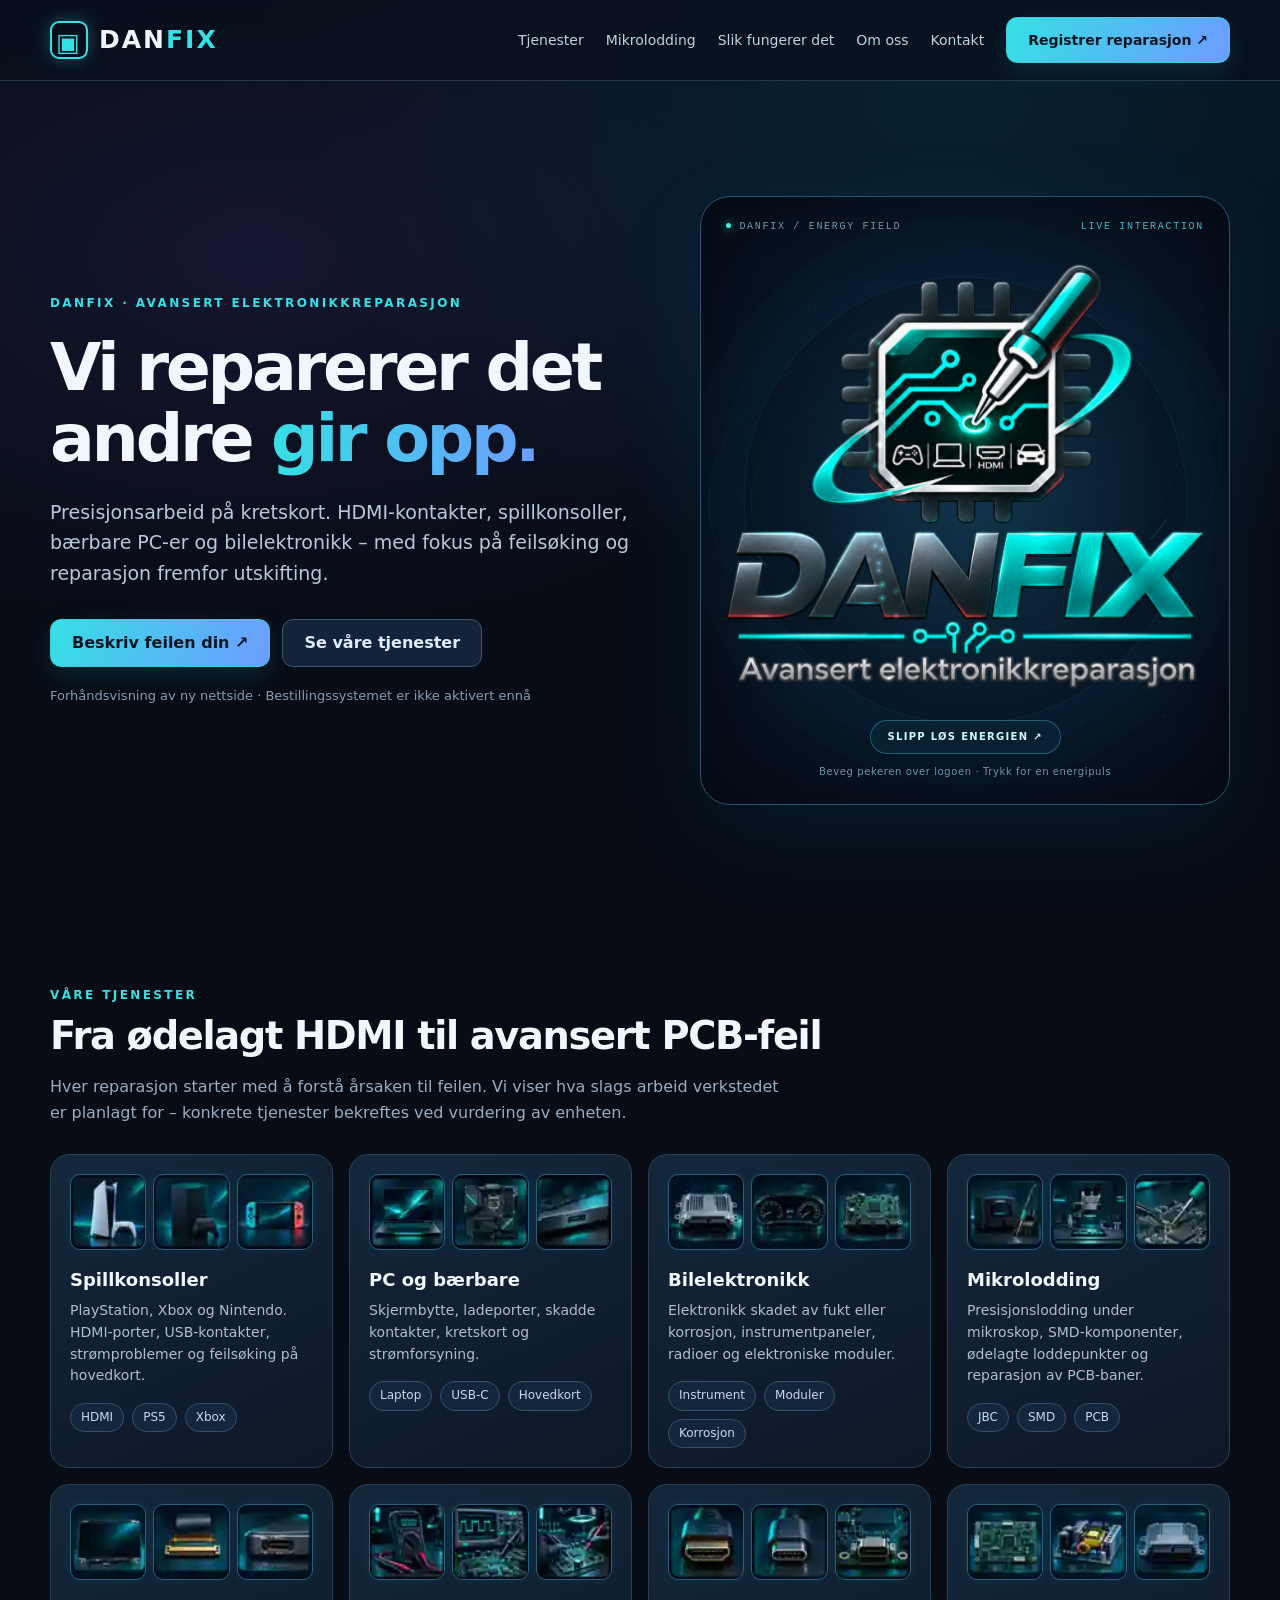
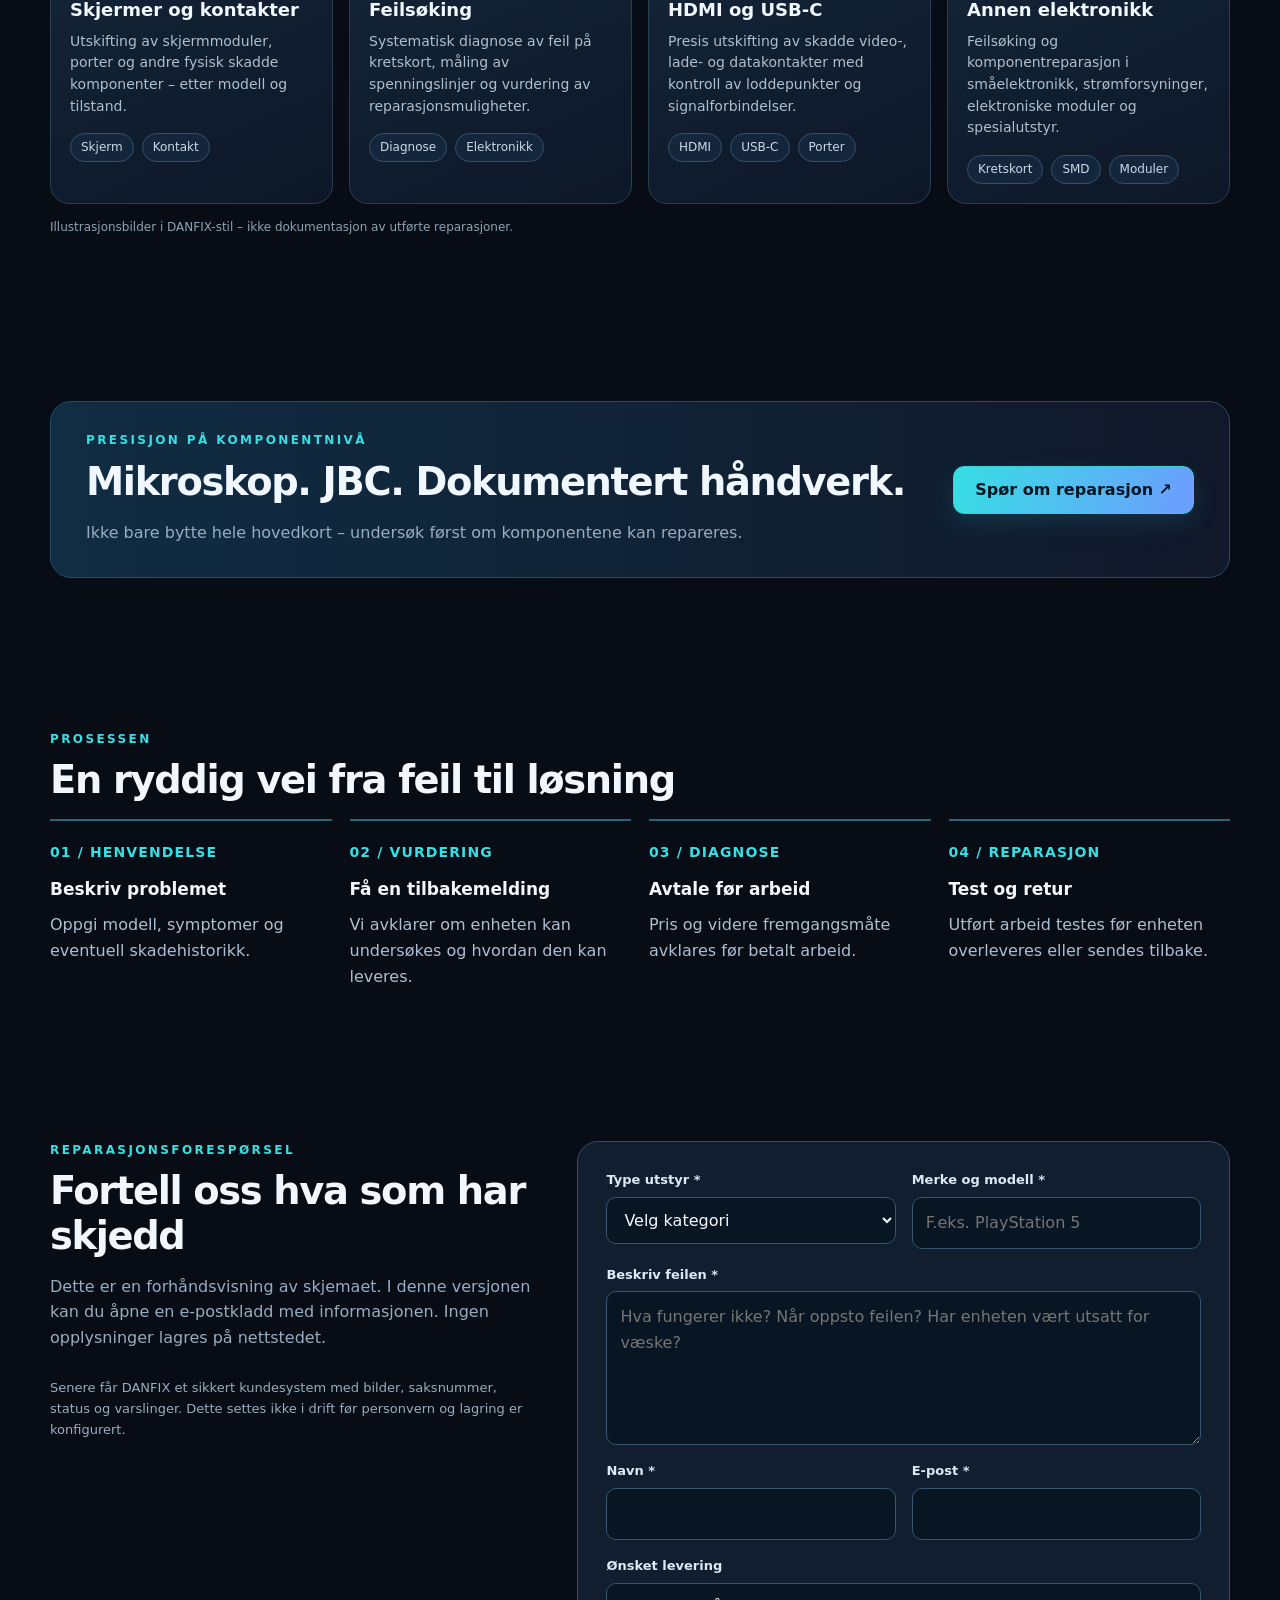
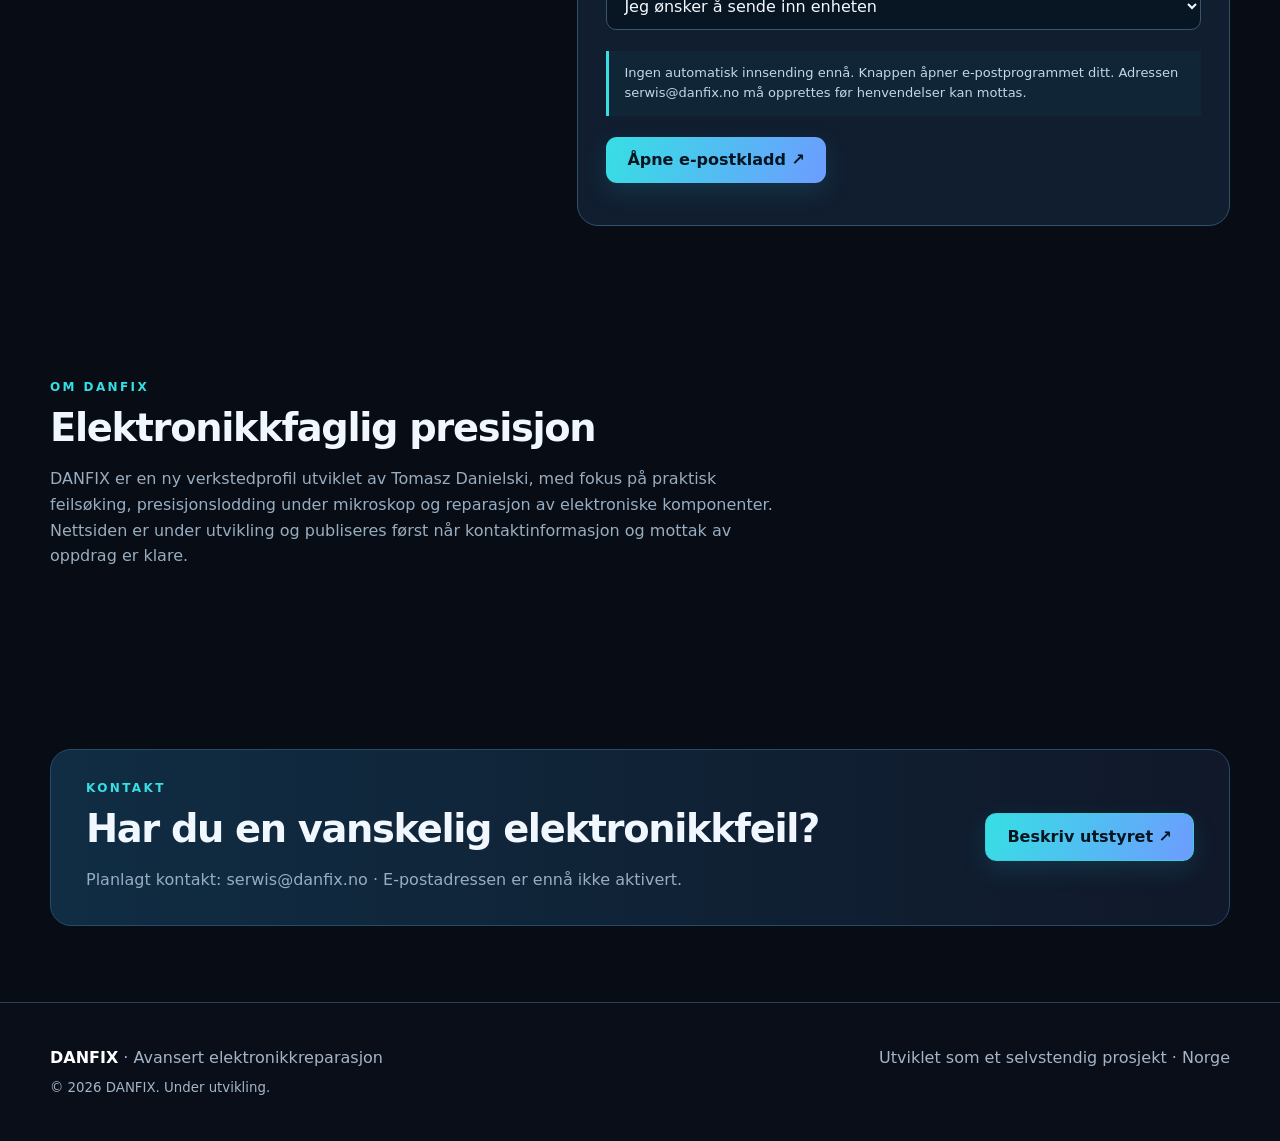
==== commit 896f367b: "design: replace linked stock thumbnails with eight cohesive DANFIX photo triptychs" ====
--- a/index.html
+++ b/index.html
@@ -33,6 +33,12 @@
 #tjenester .credit{font-size:12px;color:#8aa4b7;margin-top:14px}
 @media(max-width:1050px){#tjenester .cards{grid-template-columns:repeat(2,minmax(0,1fr))}}
 @media(max-width:580px){#tjenester .cards{grid-template-columns:1fr}#tjenester .card .photos a{aspect-ratio:1.2}}
+
+/* DANFIX curated non-interactive miniature photography — 8 rows × 3 tiles */
+#tjenester .card .photos{grid-template-columns:repeat(3,minmax(0,1fr));gap:7px;pointer-events:none;user-select:none}
+#tjenester .card .photos .thumb{display:block;width:100%;aspect-ratio:1;min-width:0;border-radius:10px;border:1px solid #29617c;background-color:#081a2c;background-image:url("assets/danfix-service-sprite.webp?v=1");background-size:300% 800%;background-repeat:no-repeat;cursor:default;box-shadow:0 0 12px rgba(21,199,227,.08);filter:none}
+#tjenester .card .photos .thumb:hover{transform:none}
+@media(max-width:580px){#tjenester .card .photos .thumb{aspect-ratio:1.25}}
 </style>
 <link rel="stylesheet" href="particles.css?v=5">
 </head>
@@ -41,15 +47,15 @@
 <main>
 <section class="hero" id="hjem"><div class="wrap hero-grid"><div><div class="eyebrow">DANFIX · Avansert elektronikkreparasjon</div><h1>Vi reparerer det andre <span>gir opp.</span></h1><p class="lead">Presisjonsarbeid på kretskort. HDMI-kontakter, spillkonsoller, bærbare PC-er og bilelektronikk – med fokus på feilsøking og reparasjon fremfor utskifting.</p><div class="actions"><a href="#reparasjon" class="btn">Beskriv feilen din ↗</a><a href="#tjenester" class="btn alt">Se våre tjenester</a></div><div class="microtext">Forhåndsvisning av ny nettside · Bestillingssystemet er ikke aktivert ennå</div></div><div class="hero-art" role="group" aria-label="Interaktiv DANFIX-logo"><div class="energy-label" aria-hidden="true"><span>DANFIX / ENERGY FIELD</span><span>LIVE INTERACTION</span></div><img id="danfixLogo" class="hero-logo" src="danfix-logo.png" alt="DANFIX – mikrochip, loddebolt og avansert elektronikkreparasjon" width="1254" height="1254" fetchpriority="high"><canvas id="danfixParticles" aria-hidden="true"></canvas><div class="particle-caption"><button class="energy-trigger" id="energyTrigger" type="button" aria-label="Spill av partikkel-effekten">Slipp løs energien ↗</button><small>Beveg pekeren over logoen · Trykk for en energipuls</small></div></div></div></section>
 <section id="tjenester"><div class="wrap"><div class="eyebrow">Våre tjenester</div><h2>Fra ødelagt HDMI til avansert PCB-feil</h2><p class="section-lead">Hver reparasjon starter med å forstå årsaken til feilen. Vi viser hva slags arbeid verkstedet er planlagt for – konkrete tjenester bekreftes ved vurdering av enheten.</p><div class="cards">
-<article class="card"><div class="photos"><a href="https://commons.wikimedia.org/wiki/File:PlayStation_5_Pro_no_disc_drive.jpg" target="_blank" rel="noopener noreferrer" title="PlayStation 5 Pro – kilde og lisens"><img src="https://thumb.wikimedia.org/wikipedia/commons/thumb/8/82/PlayStation_5_Pro_no_disc_drive.jpg/330px-PlayStation_5_Pro_no_disc_drive.jpg" alt="PlayStation 5 Pro" loading="lazy" decoding="async" referrerpolicy="no-referrer"></a><a href="https://commons.wikimedia.org/wiki/File:Xbox_Series_X_2.jpg" target="_blank" rel="noopener noreferrer" title="Xbox Series X – kilde og lisens"><img src="https://thumb.wikimedia.org/wikipedia/commons/thumb/1/12/Xbox_Series_X_2.jpg/330px-Xbox_Series_X_2.jpg" alt="Xbox Series X" loading="lazy" decoding="async" referrerpolicy="no-referrer"></a><a href="https://commons.wikimedia.org/wiki/File:Nintendo-Switch-Console-Docked-wJoyConRB.jpg" target="_blank" rel="noopener noreferrer" title="Nintendo Switch – kilde og lisens"><img src="https://thumb.wikimedia.org/wikipedia/commons/thumb/7/76/Nintendo-Switch-Console-Docked-wJoyConRB.jpg/330px-Nintendo-Switch-Console-Docked-wJoyConRB.jpg" alt="Nintendo Switch" loading="lazy" decoding="async" referrerpolicy="no-referrer"></a><a href="https://commons.wikimedia.org/wiki/File:PlayStation_5_and_DualSense.jpg" target="_blank" rel="noopener noreferrer" title="PlayStation 5 og DualSense – kilde og lisens"><img src="https://thumb.wikimedia.org/wikipedia/commons/thumb/0/00/PlayStation_5_and_DualSense.jpg/330px-PlayStation_5_and_DualSense.jpg" alt="PlayStation 5 og DualSense" loading="lazy" decoding="async" referrerpolicy="no-referrer"></a></div><h3>Spillkonsoller</h3><p>PlayStation, Xbox og Nintendo. HDMI-porter, USB-kontakter, strømproblemer og feilsøking på hovedkort.</p><div class="tags"><span class="tag">HDMI</span><span class="tag">PS5</span><span class="tag">Xbox</span></div></article>
-<article class="card"><div class="photos"><a href="https://commons.wikimedia.org/wiki/File:Gaming_computers_(1).jpg" target="_blank" rel="noopener noreferrer" title="Gaming-PC – kilde og lisens"><img src="https://thumb.wikimedia.org/wikipedia/commons/thumb/7/78/Gaming_computers_%281%29.jpg/330px-Gaming_computers_%281%29.jpg" alt="Gaming-PC" loading="lazy" decoding="async" referrerpolicy="no-referrer"></a><a href="https://commons.wikimedia.org/wiki/File:2023_P%C5%82yta_g%C5%82%C3%B3wna_Asus_ROG_STRIX_Z690-A_GAMING_WIFI.jpg" target="_blank" rel="noopener noreferrer" title="ASUS hovedkort – kilde og lisens"><img src="https://thumb.wikimedia.org/wikipedia/commons/thumb/b/b9/2023_P%C5%82yta_g%C5%82%C3%B3wna_Asus_ROG_STRIX_Z690-A_GAMING_WIFI.jpg/330px-2023_P%C5%82yta_g%C5%82%C3%B3wna_Asus_ROG_STRIX_Z690-A_GAMING_WIFI.jpg" alt="ASUS hovedkort" loading="lazy" decoding="async" referrerpolicy="no-referrer"></a><a href="https://commons.wikimedia.org/wiki/File:Computer-motherboard.jpg" target="_blank" rel="noopener noreferrer" title="Computer motherboard – kilde og lisens"><img src="https://thumb.wikimedia.org/wikipedia/commons/thumb/b/b7/Computer-motherboard.jpg/330px-Computer-motherboard.jpg" alt="Computer motherboard" loading="lazy" decoding="async" referrerpolicy="no-referrer"></a><a href="https://commons.wikimedia.org/wiki/File:MSI_Bravo_17_(0017FK-007)-USB-C_port_PNr%C2%B00760.jpg" target="_blank" rel="noopener noreferrer" title="USB-C på bærbar PC – kilde og lisens"><img src="https://thumb.wikimedia.org/wikipedia/commons/thumb/2/2d/MSI_Bravo_17_%280017FK-007%29-USB-C_port_PNr%C2%B00760.jpg/330px-MSI_Bravo_17_%280017FK-007%29-USB-C_port_PNr%C2%B00760.jpg" alt="USB-C på bærbar PC" loading="lazy" decoding="async" referrerpolicy="no-referrer"></a></div><h3>PC og bærbare</h3><p>Skjermbytte, ladeporter, skadde kontakter, kretskort og strømforsyning.</p><div class="tags"><span class="tag">Laptop</span><span class="tag">USB-C</span><span class="tag">Hovedkort</span></div></article>
-<article class="card"><div class="photos"><a href="https://commons.wikimedia.org/wiki/File:ECU_in_car.JPG" target="_blank" rel="noopener noreferrer" title="ECU i bil – kilde og lisens"><img src="https://thumb.wikimedia.org/wikipedia/commons/thumb/b/bb/ECU_in_car.JPG/330px-ECU_in_car.JPG" alt="ECU i bil" loading="lazy" decoding="async" referrerpolicy="no-referrer"></a><a href="https://commons.wikimedia.org/wiki/File:Dashboard_2012-04_1335025482.JPG" target="_blank" rel="noopener noreferrer" title="Instrumentpanel – kilde og lisens"><img src="https://thumb.wikimedia.org/wikipedia/commons/thumb/b/b1/Dashboard_2012-04_1335025482.JPG/330px-Dashboard_2012-04_1335025482.JPG" alt="Instrumentpanel" loading="lazy" decoding="async" referrerpolicy="no-referrer"></a><a href="https://commons.wikimedia.org/wiki/File:Figuring_wires_of_ECU.JPG" target="_blank" rel="noopener noreferrer" title="Elektronikk i motorstyring – kilde og lisens"><img src="https://thumb.wikimedia.org/wikipedia/commons/thumb/e/e1/Figuring_wires_of_ECU.JPG/330px-Figuring_wires_of_ECU.JPG" alt="Elektronikk i motorstyring" loading="lazy" decoding="async" referrerpolicy="no-referrer"></a><a href="https://commons.wikimedia.org/wiki/File:Electronic_Printed_Circuit_Board.jpg" target="_blank" rel="noopener noreferrer" title="Skadet kretskort – kilde og lisens"><img src="https://thumb.wikimedia.org/wikipedia/commons/thumb/a/a2/Electronic_Printed_Circuit_Board.jpg/330px-Electronic_Printed_Circuit_Board.jpg" alt="Skadet kretskort" loading="lazy" decoding="async" referrerpolicy="no-referrer"></a></div><h3>Bilelektronikk</h3><p>Elektronikk skadet av fukt eller korrosjon, instrumentpaneler, radioer og elektroniske moduler.</p><div class="tags"><span class="tag">Instrument</span><span class="tag">Moduler</span><span class="tag">Korrosjon</span></div></article>
-<article class="card"><div class="photos"><a href="https://commons.wikimedia.org/wiki/File:Soldering_station.JPG" target="_blank" rel="noopener noreferrer" title="Loddestasjon – illustrasjon – kilde og lisens"><img src="https://thumb.wikimedia.org/wikipedia/commons/thumb/5/50/Soldering_station.JPG/330px-Soldering_station.JPG" alt="Loddestasjon – illustrasjon" loading="lazy" decoding="async" referrerpolicy="no-referrer"></a><a href="https://commons.wikimedia.org/wiki/File:Accta_301_Soldering_Station.png" target="_blank" rel="noopener noreferrer" title="Loddestasjon og loddebolt – kilde og lisens"><img src="https://thumb.wikimedia.org/wikipedia/commons/thumb/0/0d/Accta_301_Soldering_Station.png/330px-Accta_301_Soldering_Station.png" alt="Loddestasjon og loddebolt" loading="lazy" decoding="async" referrerpolicy="no-referrer"></a><a href="https://commons.wikimedia.org/wiki/File:Soldering_Station_375A%2B.jpg" target="_blank" rel="noopener noreferrer" title="Elektronisk loddestasjon – kilde og lisens"><img src="https://thumb.wikimedia.org/wikipedia/commons/thumb/8/82/Soldering_Station_375A%2B.jpg/330px-Soldering_Station_375A%2B.jpg" alt="Elektronisk loddestasjon" loading="lazy" decoding="async" referrerpolicy="no-referrer"></a><a href="https://commons.wikimedia.org/wiki/File:DIY_soldering_station.JPG" target="_blank" rel="noopener noreferrer" title="Loddestasjon – utstyrseksempel – kilde og lisens"><img src="https://thumb.wikimedia.org/wikipedia/commons/thumb/b/b2/DIY_soldering_station.JPG/330px-DIY_soldering_station.JPG" alt="Loddestasjon – utstyrseksempel" loading="lazy" decoding="async" referrerpolicy="no-referrer"></a></div><h3>Mikrolodding</h3><p>Presisjonslodding under mikroskop, SMD-komponenter, ødelagte loddepunkter og reparasjon av PCB-baner.</p><div class="tags"><span class="tag">JBC</span><span class="tag">SMD</span><span class="tag">PCB</span></div></article>
-<article class="card"><div class="photos"><a href="https://commons.wikimedia.org/wiki/File:Damaged_MacBook_Pro_screen_(1).jpg" target="_blank" rel="noopener noreferrer" title="Skadet MacBook-skjerm – kilde og lisens"><img src="https://thumb.wikimedia.org/wikipedia/commons/thumb/8/8b/Damaged_MacBook_Pro_screen_%281%29.jpg/330px-Damaged_MacBook_Pro_screen_%281%29.jpg" alt="Skadet MacBook-skjerm" loading="lazy" decoding="async" referrerpolicy="no-referrer"></a><a href="https://commons.wikimedia.org/wiki/File:Disassembled_LCD_screen_assembly_of_a_Lenovo_ThinkPad_X220.jpg" target="_blank" rel="noopener noreferrer" title="ThinkPad LCD-display – kilde og lisens"><img src="https://thumb.wikimedia.org/wikipedia/commons/thumb/c/c9/Disassembled_LCD_screen_assembly_of_a_Lenovo_ThinkPad_X220.jpg/330px-Disassembled_LCD_screen_assembly_of_a_Lenovo_ThinkPad_X220.jpg" alt="ThinkPad LCD-display" loading="lazy" decoding="async" referrerpolicy="no-referrer"></a><a href="https://commons.wikimedia.org/wiki/File:Laptop_LCD_with_a_faulty_connector.jpg" target="_blank" rel="noopener noreferrer" title="Feil på LCD-kontakt – kilde og lisens"><img src="https://thumb.wikimedia.org/wikipedia/commons/thumb/5/54/Laptop_LCD_with_a_faulty_connector.jpg/330px-Laptop_LCD_with_a_faulty_connector.jpg" alt="Feil på LCD-kontakt" loading="lazy" decoding="async" referrerpolicy="no-referrer"></a><a href="https://commons.wikimedia.org/wiki/File:HDMI_connector_female.jpg" target="_blank" rel="noopener noreferrer" title="HDMI-inngang – kilde og lisens"><img src="https://thumb.wikimedia.org/wikipedia/commons/thumb/1/1f/HDMI_connector_female.jpg/330px-HDMI_connector_female.jpg" alt="HDMI-inngang" loading="lazy" decoding="async" referrerpolicy="no-referrer"></a></div><h3>Skjermer og kontakter</h3><p>Utskifting av skjermmoduler, porter og andre fysisk skadde komponenter – etter modell og tilstand.</p><div class="tags"><span class="tag">Skjerm</span><span class="tag">Kontakt</span></div></article>
-<article class="card"><div class="photos"><a href="https://commons.wikimedia.org/wiki/File:2017_Cyfrowy_miernik_uniwersalny.jpg" target="_blank" rel="noopener noreferrer" title="Digitalt multimeter – kilde og lisens"><img src="https://thumb.wikimedia.org/wikipedia/commons/thumb/0/0b/2017_Cyfrowy_miernik_uniwersalny.jpg/330px-2017_Cyfrowy_miernik_uniwersalny.jpg" alt="Digitalt multimeter" loading="lazy" decoding="async" referrerpolicy="no-referrer"></a><a href="https://commons.wikimedia.org/wiki/File:Multimeter_Gossen_Metra_Hit.jpg" target="_blank" rel="noopener noreferrer" title="Elektronisk måleinstrument – kilde og lisens"><img src="https://thumb.wikimedia.org/wikipedia/commons/thumb/2/24/Multimeter_Gossen_Metra_Hit.jpg/330px-Multimeter_Gossen_Metra_Hit.jpg" alt="Elektronisk måleinstrument" loading="lazy" decoding="async" referrerpolicy="no-referrer"></a><a href="https://commons.wikimedia.org/wiki/File:Cen-Tech_Digital_Multimeter_(ii).jpg" target="_blank" rel="noopener noreferrer" title="Multimeter i verksted – kilde og lisens"><img src="https://thumb.wikimedia.org/wikipedia/commons/thumb/6/65/Cen-Tech_Digital_Multimeter_%28ii%29.jpg/330px-Cen-Tech_Digital_Multimeter_%28ii%29.jpg" alt="Multimeter i verksted" loading="lazy" decoding="async" referrerpolicy="no-referrer"></a><a href="https://commons.wikimedia.org/wiki/File:Electronic_circuit_board.jpg" target="_blank" rel="noopener noreferrer" title="Elektronikk-kretskort – kilde og lisens"><img src="https://thumb.wikimedia.org/wikipedia/commons/thumb/d/d0/Electronic_circuit_board.jpg/330px-Electronic_circuit_board.jpg" alt="Elektronikk-kretskort" loading="lazy" decoding="async" referrerpolicy="no-referrer"></a></div><h3>Feilsøking</h3><p>Systematisk diagnose av feil på kretskort, måling av spenningslinjer og vurdering av reparasjonsmuligheter.</p><div class="tags"><span class="tag">Diagnose</span><span class="tag">Elektronikk</span></div></article>
-<article class="card"><div class="photos"><a href="https://commons.wikimedia.org/wiki/File:HDMI-Connector.jpg" target="_blank" rel="noopener noreferrer" title="HDMI-kontakt – kilde og lisens"><img src="https://thumb.wikimedia.org/wikipedia/commons/thumb/c/c2/HDMI-Connector.jpg/330px-HDMI-Connector.jpg" alt="HDMI-kontakt" loading="lazy" decoding="async" referrerpolicy="no-referrer"></a><a href="https://commons.wikimedia.org/wiki/File:HDMI_and_USB_Mini_B_receptacles.jpg" target="_blank" rel="noopener noreferrer" title="HDMI og USB-innganger – kilde og lisens"><img src="https://thumb.wikimedia.org/wikipedia/commons/thumb/5/55/HDMI_and_USB_Mini_B_receptacles.jpg/330px-HDMI_and_USB_Mini_B_receptacles.jpg" alt="HDMI og USB-innganger" loading="lazy" decoding="async" referrerpolicy="no-referrer"></a><a href="https://commons.wikimedia.org/wiki/File:HDMI_connector-male-ar_5to4-fs_PNr%C2%B00270.jpg" target="_blank" rel="noopener noreferrer" title="HDMI-kabelkontakt – kilde og lisens"><img src="https://thumb.wikimedia.org/wikipedia/commons/thumb/8/8c/HDMI_connector-male-ar_5to4-fs_PNr%C2%B00270.jpg/330px-HDMI_connector-male-ar_5to4-fs_PNr%C2%B00270.jpg" alt="HDMI-kabelkontakt" loading="lazy" decoding="async" referrerpolicy="no-referrer"></a><a href="https://commons.wikimedia.org/wiki/File:Mini_micro_HDMI_Stecker_by_NicoJenner.jpg" target="_blank" rel="noopener noreferrer" title="Mini og micro HDMI – kilde og lisens"><img src="https://thumb.wikimedia.org/wikipedia/commons/thumb/6/64/Mini_micro_HDMI_Stecker_by_NicoJenner.jpg/330px-Mini_micro_HDMI_Stecker_by_NicoJenner.jpg" alt="Mini og micro HDMI" loading="lazy" decoding="async" referrerpolicy="no-referrer"></a></div><h3>HDMI og USB-C</h3><p>Presis utskifting av skadde video-, lade- og datakontakter med kontroll av loddepunkter og signalforbindelser.</p><div class="tags"><span class="tag">HDMI</span><span class="tag">USB-C</span><span class="tag">Porter</span></div></article>
-<article class="card"><div class="photos"><a href="https://commons.wikimedia.org/wiki/File:Computer_motherboard_11.jpg" target="_blank" rel="noopener noreferrer" title="Elektronisk hovedkort – kilde og lisens"><img src="https://thumb.wikimedia.org/wikipedia/commons/thumb/5/5a/Computer_motherboard_11.jpg/330px-Computer_motherboard_11.jpg" alt="Elektronisk hovedkort" loading="lazy" decoding="async" referrerpolicy="no-referrer"></a><a href="https://commons.wikimedia.org/wiki/File:Computer_motherboard_2.jpg" target="_blank" rel="noopener noreferrer" title="Elektroniske komponenter – kilde og lisens"><img src="https://thumb.wikimedia.org/wikipedia/commons/thumb/8/8a/Computer_motherboard_2.jpg/330px-Computer_motherboard_2.jpg" alt="Elektroniske komponenter" loading="lazy" decoding="async" referrerpolicy="no-referrer"></a><a href="https://commons.wikimedia.org/wiki/File:Computer_motherboard_6.jpg" target="_blank" rel="noopener noreferrer" title="Kretskort og kontakter – kilde og lisens"><img src="https://thumb.wikimedia.org/wikipedia/commons/thumb/2/25/Computer_motherboard_6.jpg/330px-Computer_motherboard_6.jpg" alt="Kretskort og kontakter" loading="lazy" decoding="async" referrerpolicy="no-referrer"></a><a href="https://commons.wikimedia.org/wiki/File:Computer_motherboard_8.jpg" target="_blank" rel="noopener noreferrer" title="Elektronisk modul – kilde og lisens"><img src="https://thumb.wikimedia.org/wikipedia/commons/thumb/3/3f/Computer_motherboard_8.jpg/330px-Computer_motherboard_8.jpg" alt="Elektronisk modul" loading="lazy" decoding="async" referrerpolicy="no-referrer"></a></div><h3>Annen elektronikk</h3><p>Feilsøking og komponentreparasjon i småelektronikk, strømforsyninger, elektroniske moduler og spesialutstyr.</p><div class="tags"><span class="tag">Kretskort</span><span class="tag">SMD</span><span class="tag">Moduler</span></div></article>
-</div><p class="credit">Illustrasjonsbilder fra Wikimedia Commons. Klikk et bilde for originalkilde, opphavsperson og lisens. Bildene viser ikke dokumenterte reparasjoner utført av DANFIX.</p></div></section>
+<article class="card"><div class="photos" aria-label="PlayStation 5, Xbox Series X, Nintendo Switch"><span class="thumb" role="img" aria-label="PlayStation 5" style="background-position:0% 0.000000%"></span><span class="thumb" role="img" aria-label="Xbox Series X" style="background-position:50% 0.000000%"></span><span class="thumb" role="img" aria-label="Nintendo Switch" style="background-position:100% 0.000000%"></span></div><h3>Spillkonsoller</h3><p>PlayStation, Xbox og Nintendo. HDMI-porter, USB-kontakter, strømproblemer og feilsøking på hovedkort.</p><div class="tags"><span class="tag">HDMI</span><span class="tag">PS5</span><span class="tag">Xbox</span></div></article>
+<article class="card"><div class="photos" aria-label="Bærbar PC, Hovedkort, USB-C-kontakt"><span class="thumb" role="img" aria-label="Bærbar PC" style="background-position:0% 14.285714%"></span><span class="thumb" role="img" aria-label="Hovedkort" style="background-position:50% 14.285714%"></span><span class="thumb" role="img" aria-label="USB-C-kontakt" style="background-position:100% 14.285714%"></span></div><h3>PC og bærbare</h3><p>Skjermbytte, ladeporter, skadde kontakter, kretskort og strømforsyning.</p><div class="tags"><span class="tag">Laptop</span><span class="tag">USB-C</span><span class="tag">Hovedkort</span></div></article>
+<article class="card"><div class="photos" aria-label="Elektronisk styreenhet, Instrumentpanel, Elektronisk kretskort"><span class="thumb" role="img" aria-label="Elektronisk styreenhet" style="background-position:0% 28.571429%"></span><span class="thumb" role="img" aria-label="Instrumentpanel" style="background-position:50% 28.571429%"></span><span class="thumb" role="img" aria-label="Elektronisk kretskort" style="background-position:100% 28.571429%"></span></div><h3>Bilelektronikk</h3><p>Elektronikk skadet av fukt eller korrosjon, instrumentpaneler, radioer og elektroniske moduler.</p><div class="tags"><span class="tag">Instrument</span><span class="tag">Moduler</span><span class="tag">Korrosjon</span></div></article>
+<article class="card"><div class="photos" aria-label="JBC loddestasjon (illustrasjon), Mikroskop og kretskort, Presisjonslodding"><span class="thumb" role="img" aria-label="JBC loddestasjon (illustrasjon)" style="background-position:0% 42.857143%"></span><span class="thumb" role="img" aria-label="Mikroskop og kretskort" style="background-position:50% 42.857143%"></span><span class="thumb" role="img" aria-label="Presisjonslodding" style="background-position:100% 42.857143%"></span></div><h3>Mikrolodding</h3><p>Presisjonslodding under mikroskop, SMD-komponenter, ødelagte loddepunkter og reparasjon av PCB-baner.</p><div class="tags"><span class="tag">JBC</span><span class="tag">SMD</span><span class="tag">PCB</span></div></article>
+<article class="card"><div class="photos" aria-label="Skjermmodul, Skjermkontakt, Skadet USB-C-port"><span class="thumb" role="img" aria-label="Skjermmodul" style="background-position:0% 57.142857%"></span><span class="thumb" role="img" aria-label="Skjermkontakt" style="background-position:50% 57.142857%"></span><span class="thumb" role="img" aria-label="Skadet USB-C-port" style="background-position:100% 57.142857%"></span></div><h3>Skjermer og kontakter</h3><p>Utskifting av skjermmoduler, porter og andre fysisk skadde komponenter – etter modell og tilstand.</p><div class="tags"><span class="tag">Skjerm</span><span class="tag">Kontakt</span></div></article>
+<article class="card"><div class="photos" aria-label="Digitalt multimeter, Oscilloskop, Måling av kretskort"><span class="thumb" role="img" aria-label="Digitalt multimeter" style="background-position:0% 71.428571%"></span><span class="thumb" role="img" aria-label="Oscilloskop" style="background-position:50% 71.428571%"></span><span class="thumb" role="img" aria-label="Måling av kretskort" style="background-position:100% 71.428571%"></span></div><h3>Feilsøking</h3><p>Systematisk diagnose av feil på kretskort, måling av spenningslinjer og vurdering av reparasjonsmuligheter.</p><div class="tags"><span class="tag">Diagnose</span><span class="tag">Elektronikk</span></div></article>
+<article class="card"><div class="photos" aria-label="HDMI-kontakt, USB-C-kontakt, Kontakt på kretskort"><span class="thumb" role="img" aria-label="HDMI-kontakt" style="background-position:0% 85.714286%"></span><span class="thumb" role="img" aria-label="USB-C-kontakt" style="background-position:50% 85.714286%"></span><span class="thumb" role="img" aria-label="Kontakt på kretskort" style="background-position:100% 85.714286%"></span></div><h3>HDMI og USB-C</h3><p>Presis utskifting av skadde video-, lade- og datakontakter med kontroll av loddepunkter og signalforbindelser.</p><div class="tags"><span class="tag">HDMI</span><span class="tag">USB-C</span><span class="tag">Porter</span></div></article>
+<article class="card"><div class="photos" aria-label="Kretskort, Strømforsyning, Elektronisk modul"><span class="thumb" role="img" aria-label="Kretskort" style="background-position:0% 100.000000%"></span><span class="thumb" role="img" aria-label="Strømforsyning" style="background-position:50% 100.000000%"></span><span class="thumb" role="img" aria-label="Elektronisk modul" style="background-position:100% 100.000000%"></span></div><h3>Annen elektronikk</h3><p>Feilsøking og komponentreparasjon i småelektronikk, strømforsyninger, elektroniske moduler og spesialutstyr.</p><div class="tags"><span class="tag">Kretskort</span><span class="tag">SMD</span><span class="tag">Moduler</span></div></article>
+</div><p class="credit">Illustrasjonsbilder i DANFIX-stil – ikke dokumentasjon av utførte reparasjoner.</p></div></section>
 <section id="mikrolodding"><div class="wrap strip"><div><div class="eyebrow">Presisjon på komponentnivå</div><h2>Mikroskop. JBC. Dokumentert håndverk.</h2><p>Ikke bare bytte hele hovedkort – undersøk først om komponentene kan repareres.</p></div><a href="#reparasjon" class="btn">Spør om reparasjon ↗</a></div></section>
 <section id="slik-fungerer-det"><div class="wrap"><div class="eyebrow">Prosessen</div><h2>En ryddig vei fra feil til løsning</h2><div class="steps"><div class="step"><strong>01 / HENVENDELSE</strong><h3>Beskriv problemet</h3><p>Oppgi modell, symptomer og eventuell skadehistorikk.</p></div><div class="step"><strong>02 / VURDERING</strong><h3>Få en tilbakemelding</h3><p>Vi avklarer om enheten kan undersøkes og hvordan den kan leveres.</p></div><div class="step"><strong>03 / DIAGNOSE</strong><h3>Avtale før arbeid</h3><p>Pris og videre fremgangsmåte avklares før betalt arbeid.</p></div><div class="step"><strong>04 / REPARASJON</strong><h3>Test og retur</h3><p>Utført arbeid testes før enheten overleveres eller sendes tilbake.</p></div></div></div></section>
 <section id="reparasjon"><div class="wrap form-layout"><div><div class="eyebrow">Reparasjonsforespørsel</div><h2>Fortell oss hva som har skjedd</h2><p class="section-lead">Dette er en forhåndsvisning av skjemaet. I denne versjonen kan du åpne en e-postkladd med informasjonen. Ingen opplysninger lagres på nettstedet.</p><p class="help">Senere får DANFIX et sikkert kundesystem med bilder, saksnummer, status og varslinger. Dette settes ikke i drift før personvern og lagring er konfigurert.</p></div><div class="formbox"><form id="repairForm"><div class="fields">
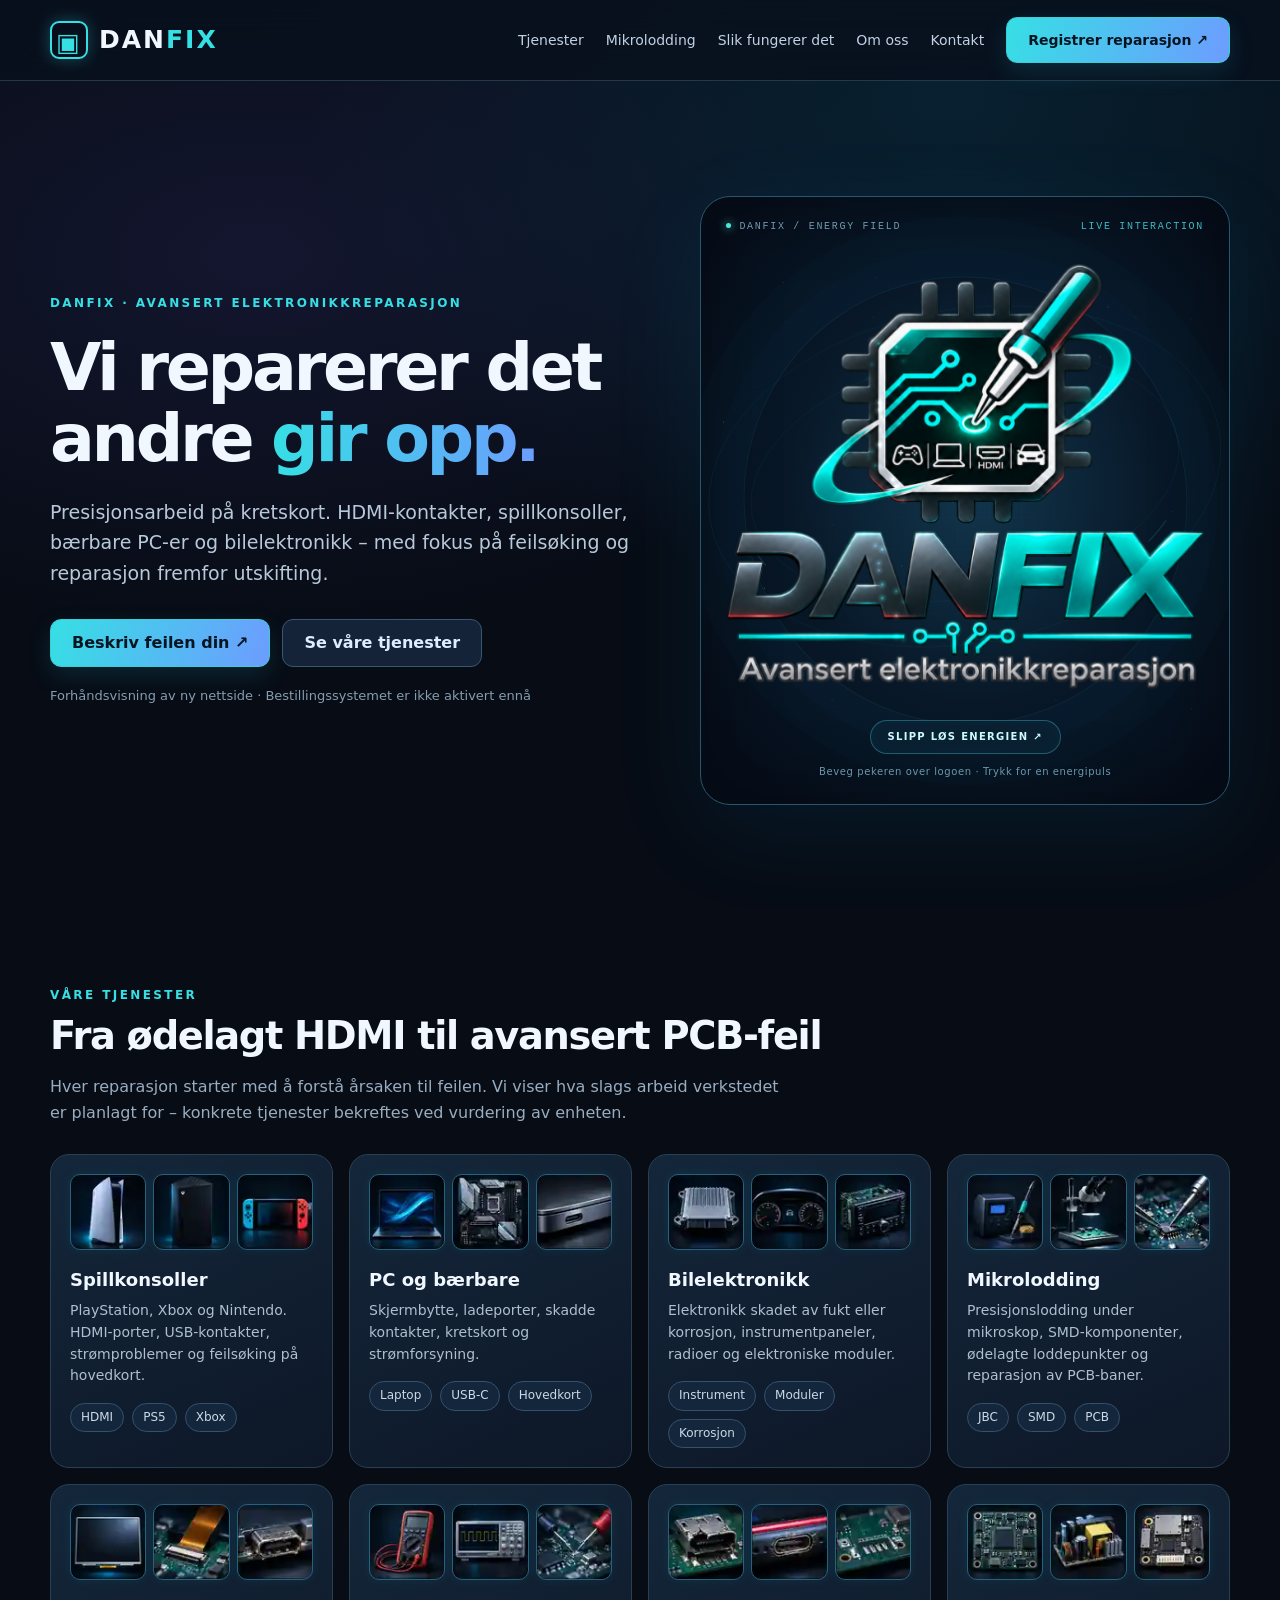
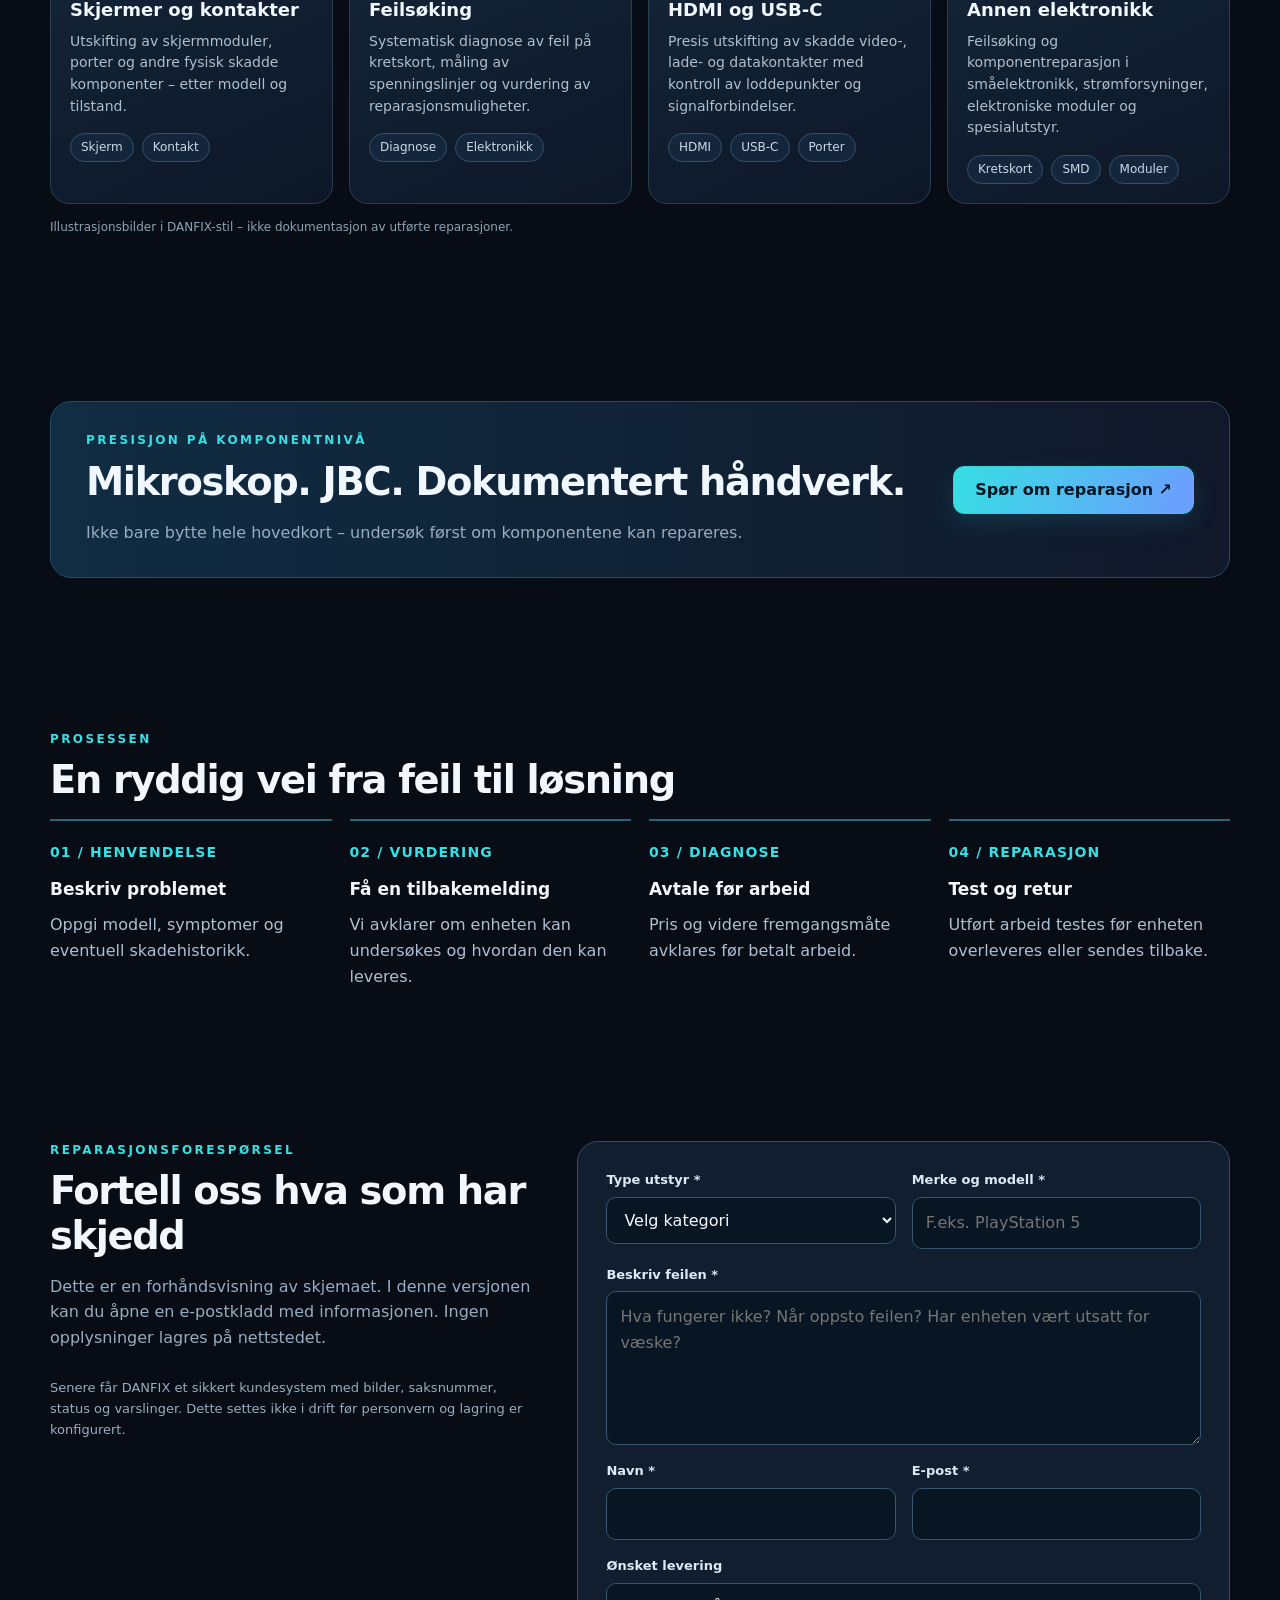
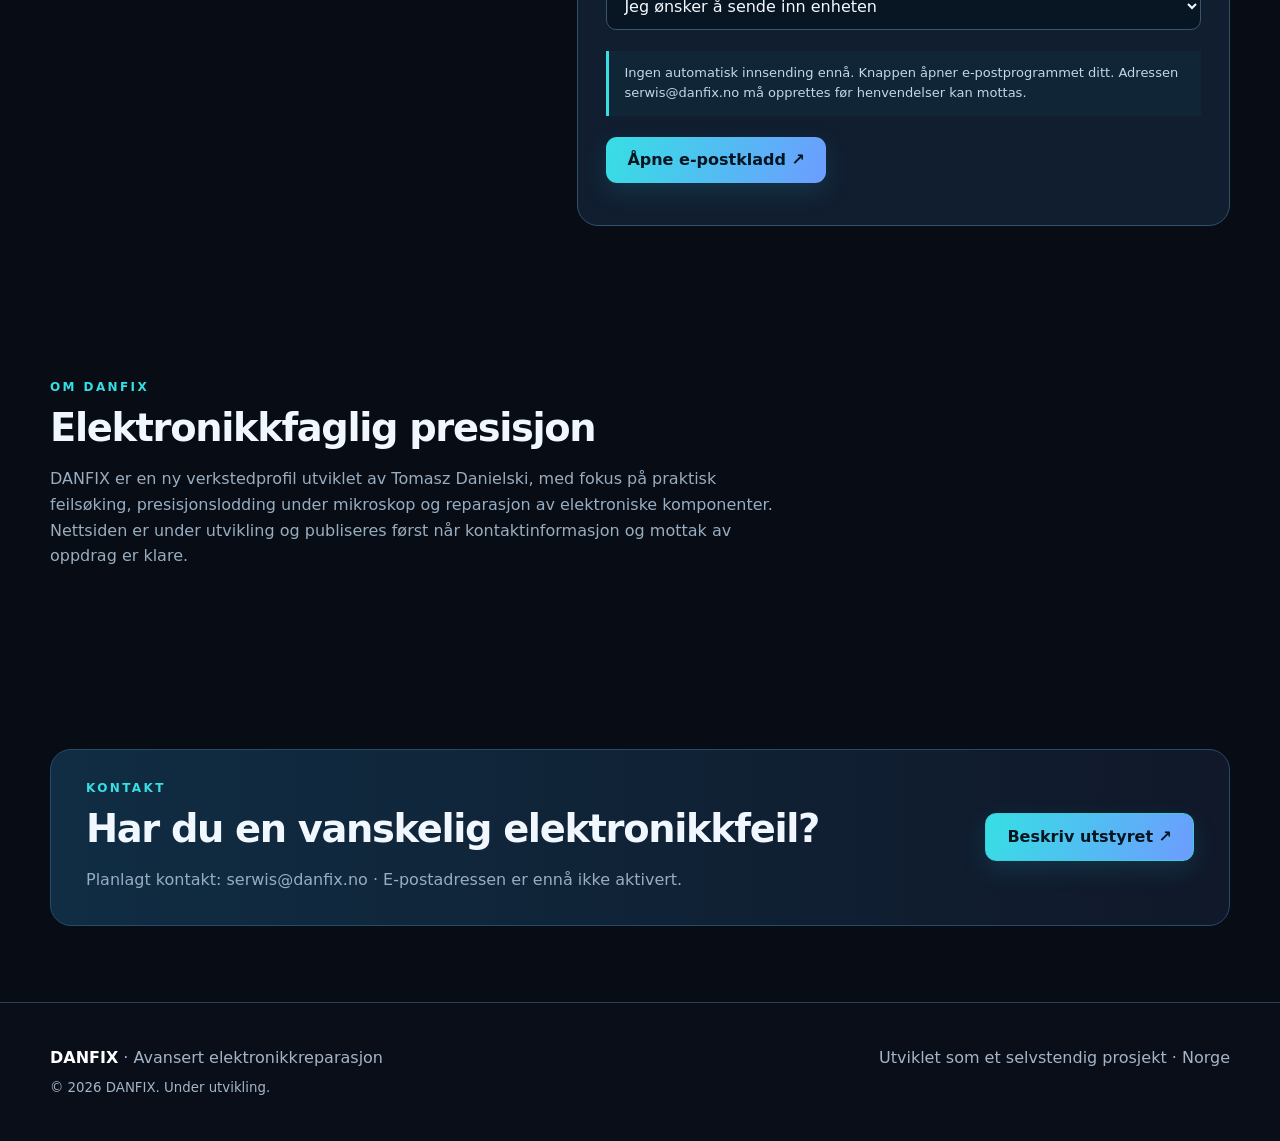
==== commit e900a9c7: "Switch to 24 unique centered DANFIX photo thumbnails, including damaged HDMI and USB-C ports" ====
--- a/index.html
+++ b/index.html
@@ -36,7 +36,7 @@
 
 /* DANFIX curated non-interactive miniature photography — 8 rows × 3 tiles */
 #tjenester .card .photos{grid-template-columns:repeat(3,minmax(0,1fr));gap:7px;pointer-events:none;user-select:none}
-#tjenester .card .photos .thumb{display:block;width:100%;aspect-ratio:1;min-width:0;border-radius:10px;border:1px solid #29617c;background-color:#081a2c;background-image:url("assets/danfix-service-sprite.webp?v=1");background-size:300% 800%;background-repeat:no-repeat;cursor:default;box-shadow:0 0 12px rgba(21,199,227,.08);filter:none}
+#tjenester .card .photos .thumb{display:block;width:100%;aspect-ratio:1;min-width:0;border-radius:10px;border:1px solid #29617c;background-color:#081a2c;background-image:url("assets/danfix-service-sprite-v3.webp?v=3");background-size:300% 800%;background-repeat:no-repeat;cursor:default;box-shadow:0 0 12px rgba(21,199,227,.08);filter:none}
 #tjenester .card .photos .thumb:hover{transform:none}
 @media(max-width:580px){#tjenester .card .photos .thumb{aspect-ratio:1.25}}
 </style>
@@ -49,11 +49,11 @@
 <section id="tjenester"><div class="wrap"><div class="eyebrow">Våre tjenester</div><h2>Fra ødelagt HDMI til avansert PCB-feil</h2><p class="section-lead">Hver reparasjon starter med å forstå årsaken til feilen. Vi viser hva slags arbeid verkstedet er planlagt for – konkrete tjenester bekreftes ved vurdering av enheten.</p><div class="cards">
 <article class="card"><div class="photos" aria-label="PlayStation 5, Xbox Series X, Nintendo Switch"><span class="thumb" role="img" aria-label="PlayStation 5" style="background-position:0% 0.000000%"></span><span class="thumb" role="img" aria-label="Xbox Series X" style="background-position:50% 0.000000%"></span><span class="thumb" role="img" aria-label="Nintendo Switch" style="background-position:100% 0.000000%"></span></div><h3>Spillkonsoller</h3><p>PlayStation, Xbox og Nintendo. HDMI-porter, USB-kontakter, strømproblemer og feilsøking på hovedkort.</p><div class="tags"><span class="tag">HDMI</span><span class="tag">PS5</span><span class="tag">Xbox</span></div></article>
 <article class="card"><div class="photos" aria-label="Bærbar PC, Hovedkort, USB-C-kontakt"><span class="thumb" role="img" aria-label="Bærbar PC" style="background-position:0% 14.285714%"></span><span class="thumb" role="img" aria-label="Hovedkort" style="background-position:50% 14.285714%"></span><span class="thumb" role="img" aria-label="USB-C-kontakt" style="background-position:100% 14.285714%"></span></div><h3>PC og bærbare</h3><p>Skjermbytte, ladeporter, skadde kontakter, kretskort og strømforsyning.</p><div class="tags"><span class="tag">Laptop</span><span class="tag">USB-C</span><span class="tag">Hovedkort</span></div></article>
-<article class="card"><div class="photos" aria-label="Elektronisk styreenhet, Instrumentpanel, Elektronisk kretskort"><span class="thumb" role="img" aria-label="Elektronisk styreenhet" style="background-position:0% 28.571429%"></span><span class="thumb" role="img" aria-label="Instrumentpanel" style="background-position:50% 28.571429%"></span><span class="thumb" role="img" aria-label="Elektronisk kretskort" style="background-position:100% 28.571429%"></span></div><h3>Bilelektronikk</h3><p>Elektronikk skadet av fukt eller korrosjon, instrumentpaneler, radioer og elektroniske moduler.</p><div class="tags"><span class="tag">Instrument</span><span class="tag">Moduler</span><span class="tag">Korrosjon</span></div></article>
+<article class="card"><div class="photos" aria-label="Elektronisk styreenhet, Instrumentpanel, Bilradio"><span class="thumb" role="img" aria-label="Elektronisk styreenhet" style="background-position:0% 28.571429%"></span><span class="thumb" role="img" aria-label="Instrumentpanel" style="background-position:50% 28.571429%"></span><span class="thumb" role="img" aria-label="Bilradio" style="background-position:100% 28.571429%"></span></div><h3>Bilelektronikk</h3><p>Elektronikk skadet av fukt eller korrosjon, instrumentpaneler, radioer og elektroniske moduler.</p><div class="tags"><span class="tag">Instrument</span><span class="tag">Moduler</span><span class="tag">Korrosjon</span></div></article>
 <article class="card"><div class="photos" aria-label="JBC loddestasjon (illustrasjon), Mikroskop og kretskort, Presisjonslodding"><span class="thumb" role="img" aria-label="JBC loddestasjon (illustrasjon)" style="background-position:0% 42.857143%"></span><span class="thumb" role="img" aria-label="Mikroskop og kretskort" style="background-position:50% 42.857143%"></span><span class="thumb" role="img" aria-label="Presisjonslodding" style="background-position:100% 42.857143%"></span></div><h3>Mikrolodding</h3><p>Presisjonslodding under mikroskop, SMD-komponenter, ødelagte loddepunkter og reparasjon av PCB-baner.</p><div class="tags"><span class="tag">JBC</span><span class="tag">SMD</span><span class="tag">PCB</span></div></article>
-<article class="card"><div class="photos" aria-label="Skjermmodul, Skjermkontakt, Skadet USB-C-port"><span class="thumb" role="img" aria-label="Skjermmodul" style="background-position:0% 57.142857%"></span><span class="thumb" role="img" aria-label="Skjermkontakt" style="background-position:50% 57.142857%"></span><span class="thumb" role="img" aria-label="Skadet USB-C-port" style="background-position:100% 57.142857%"></span></div><h3>Skjermer og kontakter</h3><p>Utskifting av skjermmoduler, porter og andre fysisk skadde komponenter – etter modell og tilstand.</p><div class="tags"><span class="tag">Skjerm</span><span class="tag">Kontakt</span></div></article>
+<article class="card"><div class="photos" aria-label="Skjermmodul, Skjermkontakt, Skadet kontakt"><span class="thumb" role="img" aria-label="Skjermmodul" style="background-position:0% 57.142857%"></span><span class="thumb" role="img" aria-label="Skjermkontakt" style="background-position:50% 57.142857%"></span><span class="thumb" role="img" aria-label="Skadet kontakt" style="background-position:100% 57.142857%"></span></div><h3>Skjermer og kontakter</h3><p>Utskifting av skjermmoduler, porter og andre fysisk skadde komponenter – etter modell og tilstand.</p><div class="tags"><span class="tag">Skjerm</span><span class="tag">Kontakt</span></div></article>
 <article class="card"><div class="photos" aria-label="Digitalt multimeter, Oscilloskop, Måling av kretskort"><span class="thumb" role="img" aria-label="Digitalt multimeter" style="background-position:0% 71.428571%"></span><span class="thumb" role="img" aria-label="Oscilloskop" style="background-position:50% 71.428571%"></span><span class="thumb" role="img" aria-label="Måling av kretskort" style="background-position:100% 71.428571%"></span></div><h3>Feilsøking</h3><p>Systematisk diagnose av feil på kretskort, måling av spenningslinjer og vurdering av reparasjonsmuligheter.</p><div class="tags"><span class="tag">Diagnose</span><span class="tag">Elektronikk</span></div></article>
-<article class="card"><div class="photos" aria-label="HDMI-kontakt, USB-C-kontakt, Kontakt på kretskort"><span class="thumb" role="img" aria-label="HDMI-kontakt" style="background-position:0% 85.714286%"></span><span class="thumb" role="img" aria-label="USB-C-kontakt" style="background-position:50% 85.714286%"></span><span class="thumb" role="img" aria-label="Kontakt på kretskort" style="background-position:100% 85.714286%"></span></div><h3>HDMI og USB-C</h3><p>Presis utskifting av skadde video-, lade- og datakontakter med kontroll av loddepunkter og signalforbindelser.</p><div class="tags"><span class="tag">HDMI</span><span class="tag">USB-C</span><span class="tag">Porter</span></div></article>
+<article class="card"><div class="photos" aria-label="Skadet HDMI-kontakt, Skadet USB-C-kontakt, Avrevet kontakt på kretskort"><span class="thumb" role="img" aria-label="Skadet HDMI-kontakt" style="background-position:0% 85.714286%"></span><span class="thumb" role="img" aria-label="Skadet USB-C-kontakt" style="background-position:50% 85.714286%"></span><span class="thumb" role="img" aria-label="Avrevet kontakt på kretskort" style="background-position:100% 85.714286%"></span></div><h3>HDMI og USB-C</h3><p>Presis utskifting av skadde video-, lade- og datakontakter med kontroll av loddepunkter og signalforbindelser.</p><div class="tags"><span class="tag">HDMI</span><span class="tag">USB-C</span><span class="tag">Porter</span></div></article>
 <article class="card"><div class="photos" aria-label="Kretskort, Strømforsyning, Elektronisk modul"><span class="thumb" role="img" aria-label="Kretskort" style="background-position:0% 100.000000%"></span><span class="thumb" role="img" aria-label="Strømforsyning" style="background-position:50% 100.000000%"></span><span class="thumb" role="img" aria-label="Elektronisk modul" style="background-position:100% 100.000000%"></span></div><h3>Annen elektronikk</h3><p>Feilsøking og komponentreparasjon i småelektronikk, strømforsyninger, elektroniske moduler og spesialutstyr.</p><div class="tags"><span class="tag">Kretskort</span><span class="tag">SMD</span><span class="tag">Moduler</span></div></article>
 </div><p class="credit">Illustrasjonsbilder i DANFIX-stil – ikke dokumentasjon av utførte reparasjoner.</p></div></section>
 <section id="mikrolodding"><div class="wrap strip"><div><div class="eyebrow">Presisjon på komponentnivå</div><h2>Mikroskop. JBC. Dokumentert håndverk.</h2><p>Ikke bare bytte hele hovedkort – undersøk først om komponentene kan repareres.</p></div><a href="#reparasjon" class="btn">Spør om reparasjon ↗</a></div></section>
